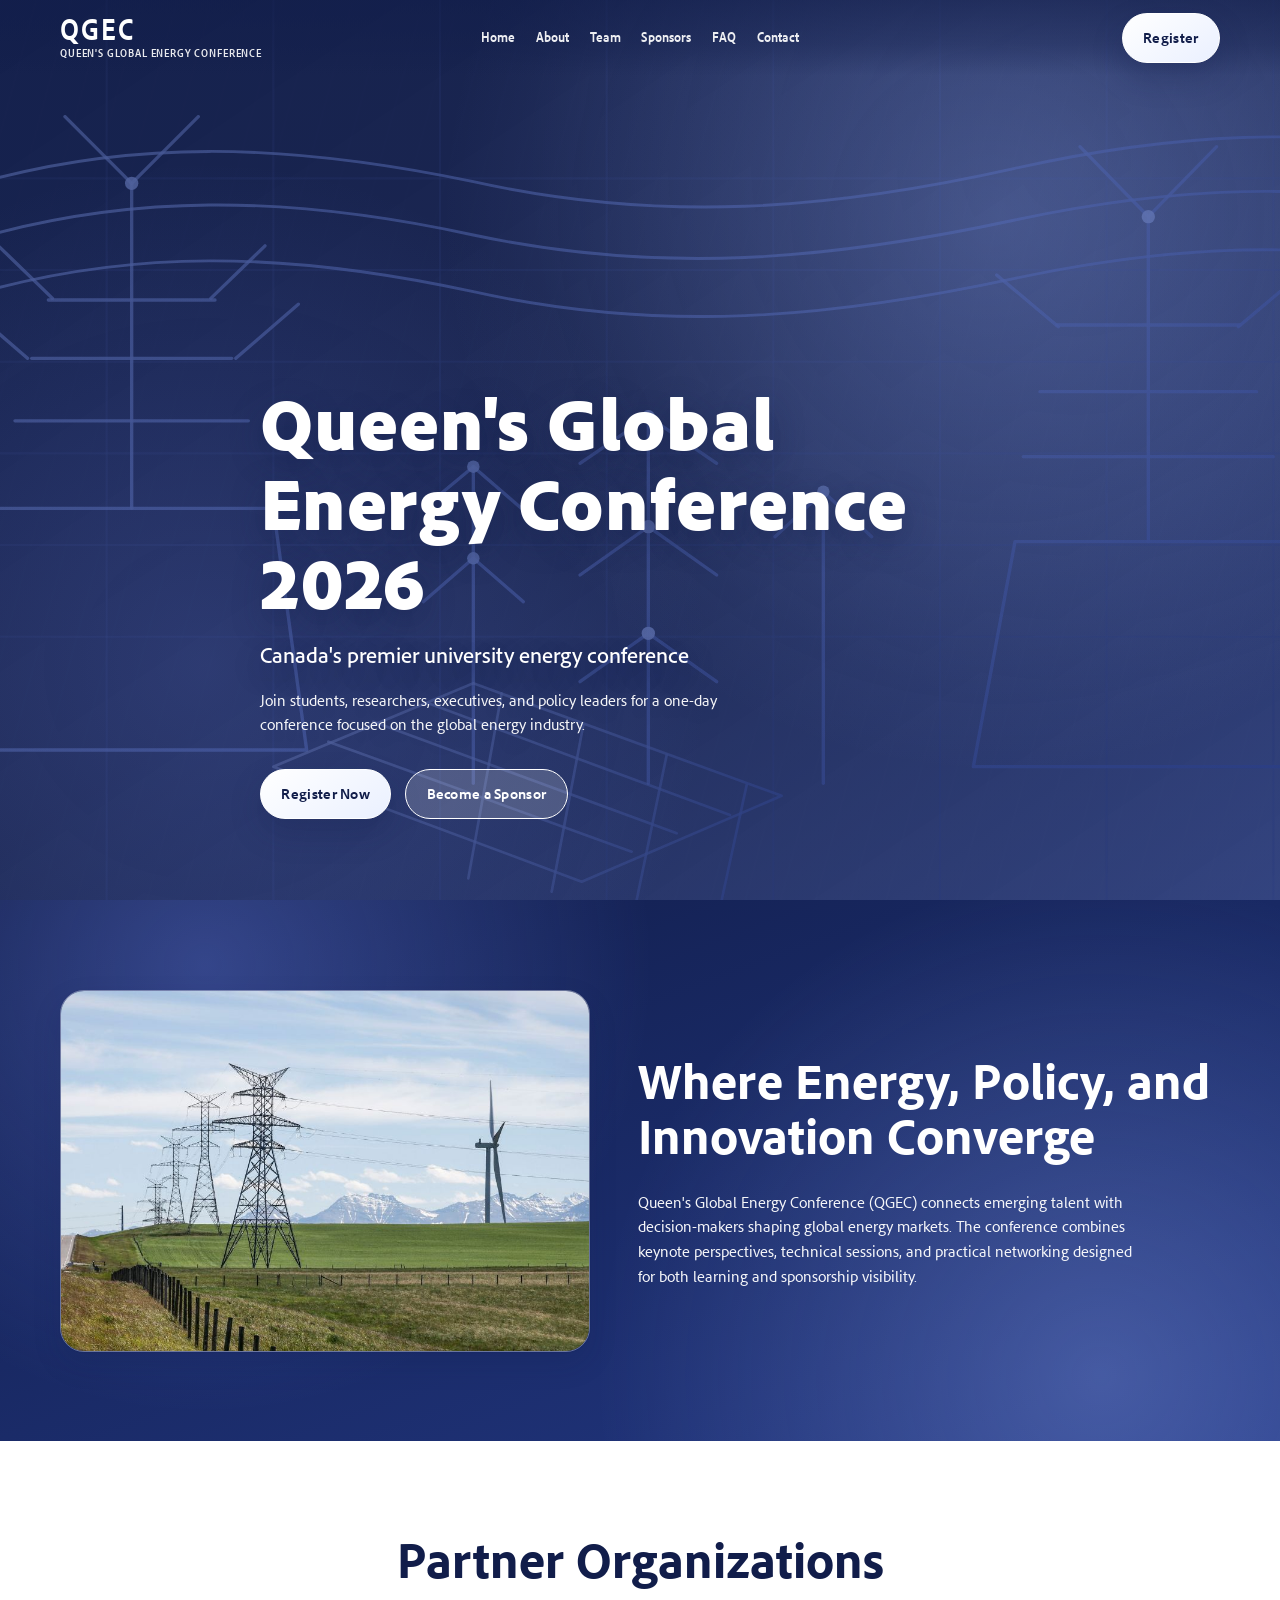
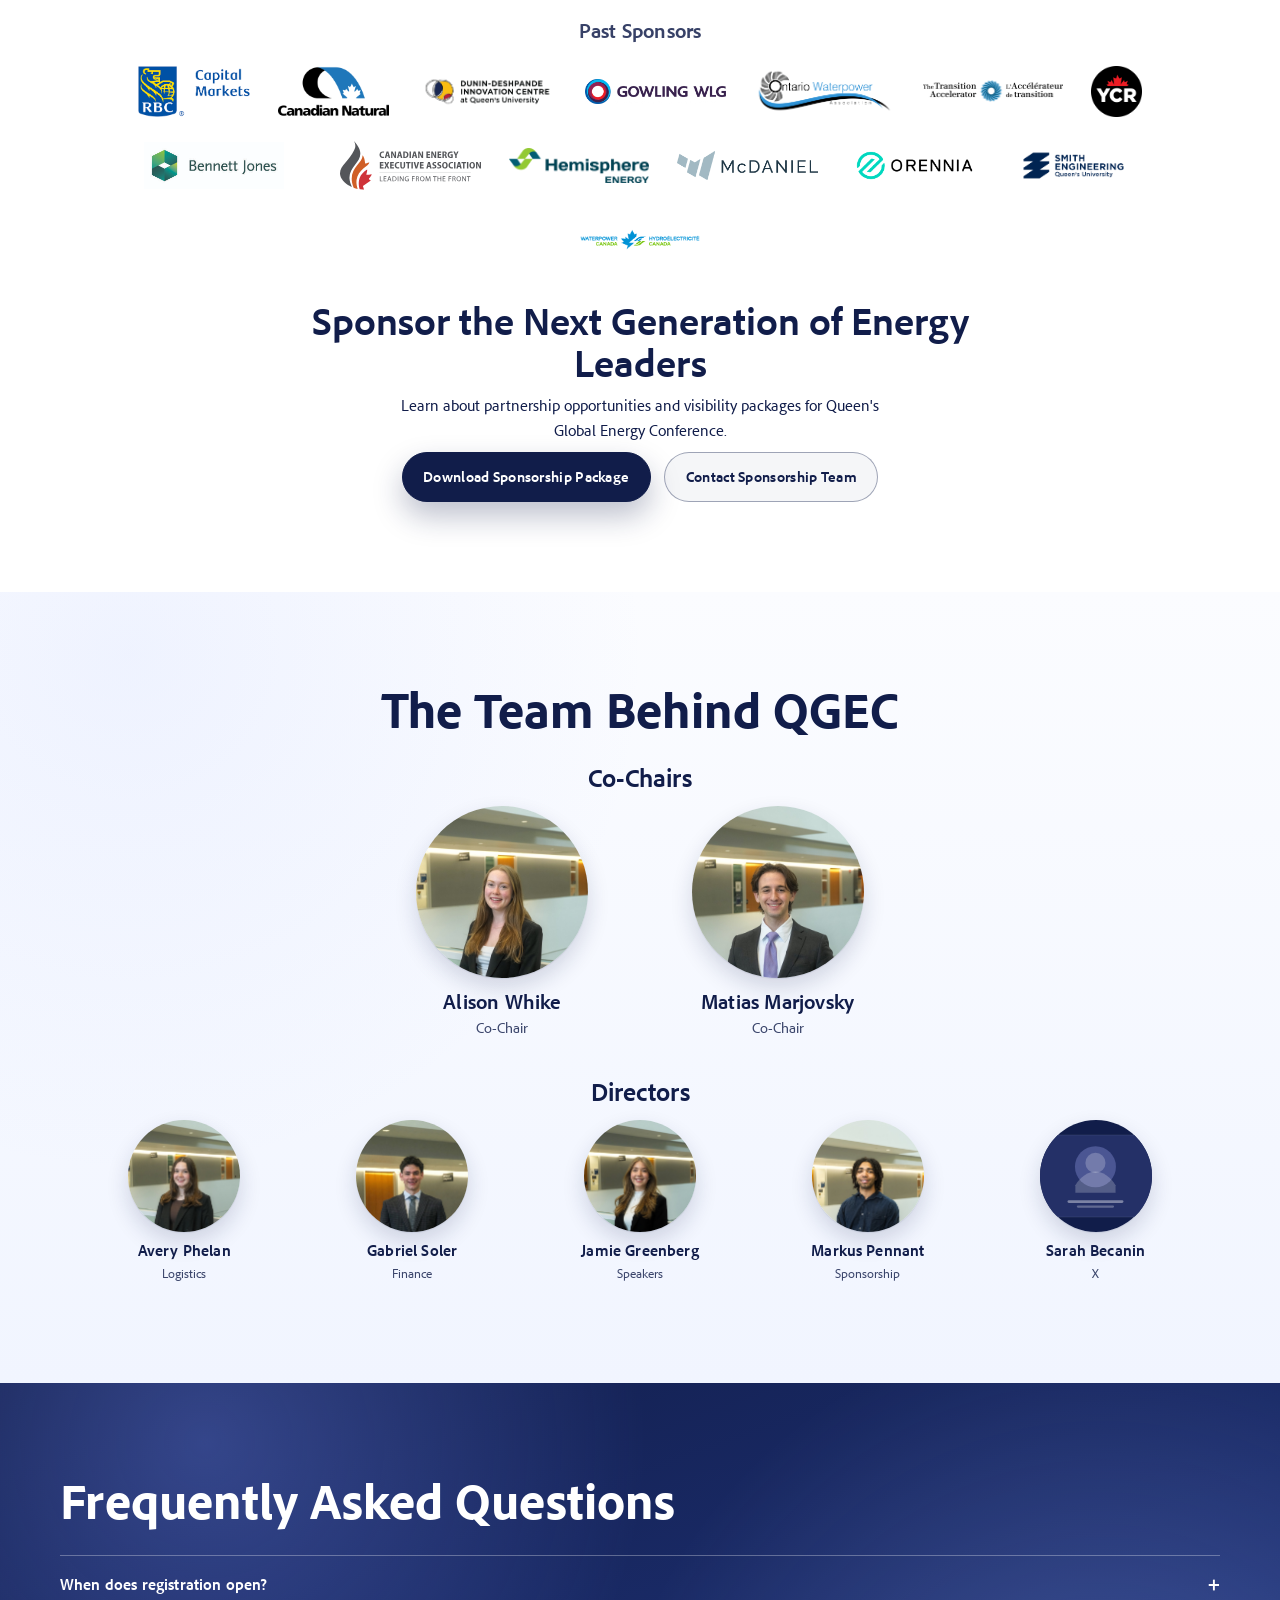
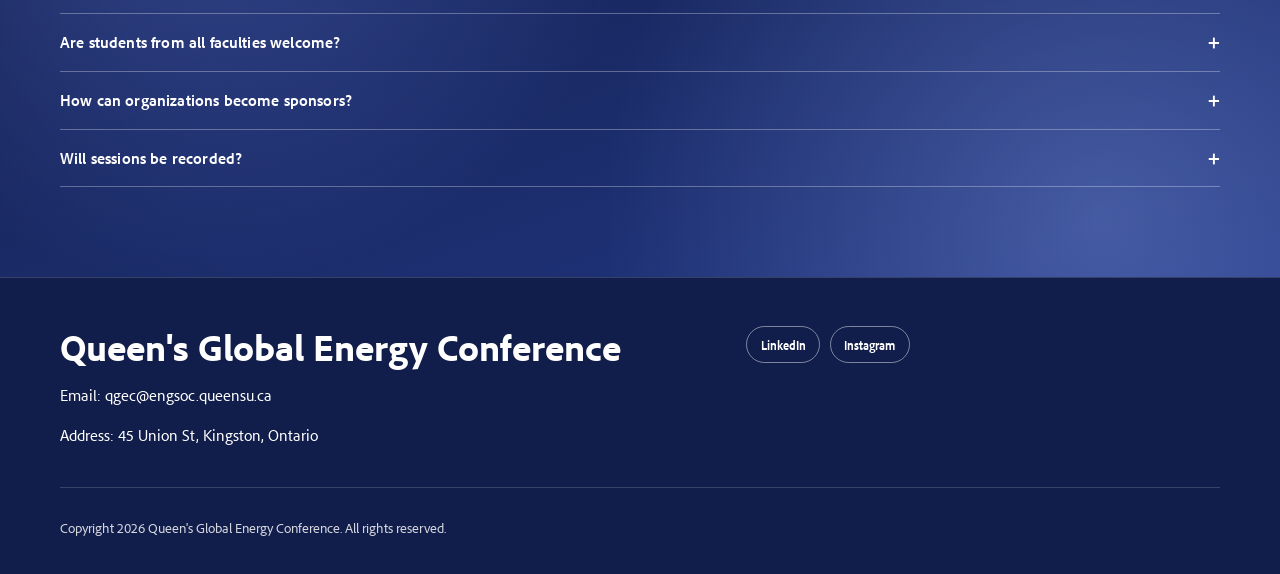
==== index.html @ 09088b40 "Memory management improvements, UX clean up, mobile fixes" ====
<!doctype html>
<html lang="en">
  <head>
    <meta charset="UTF-8" />
    <meta name="viewport" content="width=device-width, initial-scale=1.0" />
    <meta
      name="description"
      content="Queen's Global Energy Conference website with conference details, speakers, agenda, and registration information."
    />
    <title>Queen's Global Energy Conference</title>
    <link rel="stylesheet" href="styles.css" />
  </head>
  <body>
    <a class="skip-link" href="#main-content">Skip to main content</a>

    <header class="site-header" id="top">
      <div class="container header-inner">
        <a class="brand" href="#home" aria-label="Queen's Global Energy Conference home">
          <span class="brand-mark">QGEC</span>
          <span class="brand-subtitle">Queen's Global Energy Conference</span>
        </a>

        <button
          class="menu-toggle"
          id="menu-toggle"
          type="button"
          aria-expanded="false"
          aria-controls="site-nav"
          aria-label="Toggle navigation"
        >
          <span></span>
          <span></span>
          <span></span>
        </button>

        <nav class="site-nav" id="site-nav" aria-label="Primary">
          <a href="#home">Home</a>
          <a href="#about">About</a>
          <!-- <a href="#speakers">Speakers</a> -->
          <a href="#team">Team</a>
          <!-- <a href="#agenda">Agenda</a> -->
          <a href="#sponsors">Sponsors</a>
          <a href="#faq">FAQ</a>
          <a href="#contact">Contact</a>
          <a id="header-register-link" class="button button-solid register-inline" href="#">Register</a>
        </nav>

        <a id="header-register-cta" class="button button-solid register-desktop" href="#">Register</a>
      </div>
    </header>

    <main id="main-content">
      <section id="home" class="hero observe">
        <div class="hero-media" id="hero-media" aria-hidden="true"></div>
        <div class="hero-overlay" aria-hidden="true"></div>
        <div class="container hero-content">
        <!--  <p class="eyebrow">Queen's University</p> -->
          <h1 id="hero-title">Queen's Global Energy Conference</h1>
          <p id="hero-tagline" class="hero-tagline">A premier student-led gathering for the future of global energy.</p>
          <p id="hero-description" class="hero-description">
            Engage with leaders, policy makers, and innovators shaping the energy transition.
          </p>
          <div class="hero-actions">
            <a id="hero-register-link" class="button button-solid" href="#">Register Now</a>
            <a id="hero-sponsor-link" class="button button-outline" href="#">Become a Sponsor</a>
          </div>
        </div>
      </section>

      <section id="about" class="section section-dark observe">
        <div class="container about-layout">
          <div class="about-image-wrap">
            <img
              id="about-image"
              class="about-image"
              src="images/backroundsvgs/about-placeholder.svg"
              alt="Conference audience placeholder"
              loading="lazy"
            />
          </div>
          <div class="about-copy">
           <!-- <p class="eyebrow">About QGEC</p> -->
            <h2 class="section-title">Where Energy, Policy, and Innovation Converge</h2>
            <p id="about-description"></p>
          </div>
        </div>
      </section>


<!---  Removed for now: 
      <section id="themes" class="section section-light observe">
        <div class="container">
          <p class="eyebrow">Conference Themes</p>
          <h2 class="section-title">Core Tracks</h2>
          <div id="themes-grid" class="themes-grid"></div>
        </div>
      </section>

      <section id="speakers" class="section section-dark observe">
        <div class="container">
          <p class="eyebrow">Featured Speakers</p>
          <h2 class="section-title">Leaders and Practitioners</h2>
          <div id="speakers-grid" class="speakers-grid"></div>
        </div>
      </section>

    -->

      <section id="sponsors" class="section section-light-plain observe">
        <div class="container sponsors-showcase">
         <!-- <p class="eyebrow">Sponsors</p> -->
          <h2 class="section-title">Partner Organizations</h2>
          <p class="sponsors-kicker">Past Sponsors</p>
          <div id="past-sponsors-banner" class="sponsor-banner" aria-label="Past sponsor logos"></div>

          <aside class="sponsor-callout" aria-label="Sponsorship call to action">
            <h3>Sponsor the Next Generation of Energy Leaders</h3>
            <p>
              Learn about partnership opportunities and visibility packages for Queen's Global Energy Conference.
            </p>
            <div class="sponsor-actions">
              <a id="prospectus-link" class="button button-solid" href="#">Download Sponsorship Package</a>
              <a id="sponsor-link" class="button button-outline" href="#">Contact Sponsorship Team</a>
            </div>
          </aside>
        </div>
      </section>

      <!---
      <section id="agenda" class="section section-light observe">
        <div class="container">
          <p class="eyebrow">Agenda</p>
          <h2 class="section-title">One-Day Program (9:00 AM - 5:00 PM)</h2>
          <ul id="agenda-list" class="agenda-list" aria-live="polite"></ul>
        </div>
      </section>

      <section id="venue" class="section section-light-plain observe">
        <div class="container venue-layout">
          <div class="venue-copy">
            <p class="eyebrow">Venue and Travel</p>
            <h2 class="section-title" id="venue-name">TBD Venue</h2>
            <p id="venue-address">TBD Address</p>
            <p id="venue-notes"></p>
          </div>
          <div id="venue-map" class="venue-map" aria-label="Venue map section"></div>
        </div>
      </section>

    -->
      <section id="team" class="section section-light-soft observe">
        <div class="container team-tree">
         <!-- <p class="eyebrow">Organizing Committee</p> -->
          <h2 class="section-title">The Team Behind QGEC</h2>

          <div class="team-tree-level team-level-cochairs">
            <h3 class="team-subtitle">Co-Chairs</h3>
            <div id="cochairs-grid" class="cochairs-grid team-tree-grid"></div>
          </div>

          <div class="team-tree-level team-level-directors">
            <h3 class="team-subtitle">Directors</h3>
            <div id="directors-grid" class="directors-grid team-tree-grid"></div>
          </div>
        </div>
      </section>

      <section id="faq" class="section section-dark observe">
        <div class="container">
         <!-- <p class="eyebrow">FAQ</p> -->
          <h2 class="section-title">Frequently Asked Questions</h2>
          <div id="faq-list" class="faq-list"></div>
        </div>
      </section>
    </main>

    <footer id="contact" class="site-footer observe">
      <div class="container footer-grid">
        <div>
         <!--<p class="eyebrow footer-eyebrow">Contact</p>-->
          <h2 class="footer-brand">Queen's Global Energy Conference</h2>
          <p id="contact-email">Email: TBD</p>
          <p id="contact-address">Address: TBD</p>
        </div>
        <div>
       <!--   <p class="eyebrow footer-eyebrow">Connect</p> -->
          <div id="social-links" class="social-links"></div>
        </div>
      </div>
      <div class="container footer-bottom">
        <p id="footer-copyright"></p>
      </div>
    </footer>

    <script src="script.js"></script>
  </body>
</html>
---- styles.css ----
@font-face {
  font-family: "Adobe Clean";
  src: url("Font/AdobeClean/_ttf/AdobeClean-Light.ttf") format("truetype");
  font-weight: 300;
  font-style: normal;
  font-display: swap;
}

@font-face {
  font-family: "Adobe Clean";
  src: url("Font/AdobeClean/_ttf/AdobeClean-LightIt.ttf") format("truetype");
  font-weight: 300;
  font-style: italic;
  font-display: swap;
}

@font-face {
  font-family: "Adobe Clean";
  src: url("Font/AdobeClean/_ttf/AdobeClean-Regular.ttf") format("truetype");
  font-weight: 400;
  font-style: normal;
  font-display: swap;
}

@font-face {
  font-family: "Adobe Clean";
  src: url("Font/AdobeClean/_ttf/AdobeClean-It.ttf") format("truetype");
  font-weight: 400;
  font-style: italic;
  font-display: swap;
}

@font-face {
  font-family: "Adobe Clean";
  src: url("Font/AdobeClean/AdobeClean-Medium.otf") format("opentype");
  font-weight: 500;
  font-style: normal;
  font-display: swap;
}

@font-face {
  font-family: "Adobe Clean";
  src: url("Font/AdobeClean/_ttf/AdobeClean-Bold.ttf") format("truetype");
  font-weight: 700;
  font-style: normal;
  font-display: swap;
}

@font-face {
  font-family: "Adobe Clean";
  src: url("Font/AdobeClean/_ttf/AdobeClean-BoldIt.ttf") format("truetype");
  font-weight: 700;
  font-style: italic;
  font-display: swap;
}

@font-face {
  font-family: "Adobe Clean";
  src: url("Font/AdobeClean/_ttf/AdobeClean-ExtraBold.ttf") format("truetype");
  font-weight: 800;
  font-style: normal;
  font-display: swap;
}

@font-face {
  font-family: "Adobe Clean";
  src: url("Font/AdobeClean/_ttf/AdobeClean-ExtraBoldIt.ttf") format("truetype");
  font-weight: 800;
  font-style: italic;
  font-display: swap;
}

@font-face {
  font-family: "Adobe Clean";
  src: url("Font/AdobeClean/_ttf/AdobeClean-Black.ttf") format("truetype");
  font-weight: 900;
  font-style: normal;
  font-display: swap;
}

@font-face {
  font-family: "Adobe Clean";
  src: url("Font/AdobeClean/_ttf/AdobeClean-BlackIt.ttf") format("truetype");
  font-weight: 900;
  font-style: italic;
  font-display: swap;
}

@font-face {
  font-family: "Adobe Clean Condensed";
  src: url("Font/AdobeClean/_ttf/AdobeClean-Cond.ttf") format("truetype");
  font-weight: 400;
  font-style: normal;
  font-display: swap;
}

@font-face {
  font-family: "Adobe Clean Condensed";
  src: url("Font/AdobeClean/_ttf/AdobeClean-CondIt.ttf") format("truetype");
  font-weight: 400;
  font-style: italic;
  font-display: swap;
}

@font-face {
  font-family: "Adobe Clean Condensed";
  src: url("Font/AdobeClean/_ttf/AdobeClean-BoldCond.ttf") format("truetype");
  font-weight: 700;
  font-style: normal;
  font-display: swap;
}

@font-face {
  font-family: "Adobe Clean Condensed";
  src: url("Font/AdobeClean/_ttf/AdobeClean-BoldCondIt.ttf") format("truetype");
  font-weight: 700;
  font-style: italic;
  font-display: swap;
}

:root {
  --font-body: "Adobe Clean", "Segoe UI", sans-serif;
  --font-display: "Adobe Clean", "Segoe UI", sans-serif;
  --font-condensed: "Adobe Clean Condensed", "Adobe Clean", "Segoe UI", sans-serif;
  --navy-950: #111d4a;
  --navy-800: #364fa8;
  --navy-650: #6f87ee;
  --navy-500: #9cb4ff;
  --navy-rgb: 17, 29, 74;
  --white: #ffffff;
  --container: min(1160px, 92vw);
  --header-height: 76px;
  --radius-sm: 10px;
  --radius-md: 16px;
  --radius-lg: 24px;
  --shadow-soft: 0 12px 36px rgba(var(--navy-rgb), 0.24);
  --shadow-card: 0 24px 46px rgba(var(--navy-rgb), 0.2);
  --shadow-apple-square: 0 1px 1px rgba(var(--navy-rgb), 0.08), 0 12px 28px rgba(var(--navy-rgb), 0.16);
  --shadow-apple-square-hover: 0 2px 2px rgba(var(--navy-rgb), 0.1), 0 18px 36px rgba(var(--navy-rgb), 0.2);
  --shadow-apple-circle: 0 1px 1px rgba(var(--navy-rgb), 0.08), 0 10px 22px rgba(var(--navy-rgb), 0.16);
  --shadow-apple-circle-soft: 0 1px 1px rgba(var(--navy-rgb), 0.07), 0 7px 16px rgba(var(--navy-rgb), 0.14);
  --shadow-apple-circle-hover: 0 2px 2px rgba(var(--navy-rgb), 0.1), 0 14px 30px rgba(var(--navy-rgb), 0.2);
  --ease-out: 300ms cubic-bezier(0.2, 0.8, 0.2, 1);
}

* {
  box-sizing: border-box;
}

html {
  scroll-behavior: smooth;
}

body {
  margin: 0;
  font-family: var(--font-body);
  font-weight: 400;
  color: var(--navy-950);
  background: var(--white);
  line-height: 1.55;
  overflow-x: hidden;
}

a {
  color: inherit;
  text-decoration: none;
}

:focus-visible {
  outline: 2px solid var(--navy-950);
  outline-offset: 2px;
}

.section-dark :focus-visible,
.site-header :focus-visible,
.site-footer :focus-visible {
  outline-color: var(--white);
}

img {
  max-width: 100%;
  display: block;
}

.container {
  width: var(--container);
  margin: 0 auto;
}

.skip-link {
  position: fixed;
  left: 1rem;
  top: -200px;
  z-index: 1200;
  background: var(--white);
  color: var(--navy-950);
  border: 2px solid var(--navy-950);
  padding: 0.55rem 0.75rem;
  border-radius: var(--radius-sm);
}

.skip-link:focus {
  top: 1rem;
}

.site-header {
  position: absolute;
  top: 0;
  left: 0;
  right: 0;
  z-index: 1100;
  height: var(--header-height);
  backdrop-filter: none;
  background: linear-gradient(180deg, rgba(var(--navy-rgb), 0.58) 0%, rgba(var(--navy-rgb), 0.34) 58%, rgba(var(--navy-rgb), 0) 100%);
  border-bottom: 0;
  transition: background var(--ease-out), border-color var(--ease-out), box-shadow var(--ease-out);
}

.site-header.nav-open {
  background: rgba(var(--navy-rgb), 0.82);
  border-bottom: 0;
  box-shadow: none;
}

.header-inner {
  height: 100%;
  position: relative;
  display: flex;
  align-items: center;
  justify-content: space-between;
  gap: 1.25rem;
}

.brand {
  display: grid;
  gap: 0.1rem;
  color: var(--white);
}

.brand-mark {
  font-family: var(--font-condensed);
  font-size: clamp(1.6rem, 2.5vw, 2.2rem);
  line-height: 0.9;
  font-weight: 700;
  letter-spacing: 0.06em;
}

.brand-subtitle {
  font-family: var(--font-condensed);
  font-size: 0.75rem;
  font-weight: 700;
  letter-spacing: 0.07em;
  text-transform: uppercase;
  opacity: 0.9;
}

.site-nav {
  position: absolute;
  left: 50%;
  top: 50%;
  transform: translate(-50%, -50%);
  display: flex;
  align-items: center;
  gap: 0.9rem;
}

.site-nav a {
  font-family: var(--font-condensed);
  font-weight: 700;
  color: var(--white);
  opacity: 0.92;
  padding: 0.45rem 0.2rem;
  border-bottom: 1px solid transparent;
  font-size: 0.92rem;
  transition: opacity var(--ease-out), border-color var(--ease-out);
}

.site-nav a:hover,
.site-nav a:focus-visible {
  opacity: 1;
  border-color: var(--white);
}

.button {
  font-family: var(--font-body);
  display: inline-flex;
  align-items: center;
  justify-content: center;
  padding: 0.78rem 1.28rem;
  border-radius: 999px;
  font-size: 0.92rem;
  font-weight: 700;
  letter-spacing: 0.02em;
  border: 1px solid transparent;
  transition: transform var(--ease-out), background var(--ease-out), color var(--ease-out), border-color var(--ease-out);
}

.button:hover,
.button:focus-visible {
  transform: translateY(-2px);
}

.button-solid {
  background: linear-gradient(145deg, #ffffff 0%, #eaf0ff 100%);
  color: var(--navy-950);
  border-color: var(--white);
  box-shadow: 0 14px 30px rgba(var(--navy-rgb), 0.28);
}

.button-solid:hover,
.button-solid:focus-visible {
  background: rgba(255, 255, 255, 0.9);
}

.button-outline {
  border-color: var(--white);
  color: var(--white);
  background: rgba(255, 255, 255, 0.18);
}

.button-outline:hover,
.button-outline:focus-visible {
  background: rgba(255, 255, 255, 0.28);
}

.register-inline {
  display: none;
}

.menu-toggle {
  display: none;
  width: 42px;
  height: 42px;
  border: 1px solid rgba(255, 255, 255, 0.6);
  border-radius: 50%;
  background: transparent;
  align-items: center;
  justify-content: center;
  flex-direction: column;
  gap: 4px;
  cursor: pointer;
}

.menu-toggle span {
  width: 16px;
  height: 2px;
  background: var(--white);
  border-radius: 999px;
}

.hero {
  position: relative;
  min-height: 100vh;
  display: grid;
  align-items: end;
  overflow: hidden;
  isolation: isolate;
  background:
    radial-gradient(circle at 84% 18%, rgba(156, 180, 255, 0.28), transparent 42%),
    linear-gradient(146deg, rgba(17, 29, 74, 0.97) 0%, rgba(17, 29, 74, 0.9) 48%, rgba(54, 79, 168, 0.84) 100%);
}

.hero-media,
.hero-overlay {
  position: absolute;
  inset: 0;
}

.hero-media {
  background-size: cover;
  background-position: center;
  background-repeat: no-repeat;
  transform: scale(1);
  opacity: 0.92;
  filter: none;
  transition: transform 900ms ease, filter 900ms ease, opacity 900ms ease;
}

.hero::before {
  content: "";
  position: absolute;
  inset: 0;
  z-index: 0;
  background:
    repeating-linear-gradient(
      105deg,
      rgba(255, 255, 255, 0.03) 0,
      rgba(255, 255, 255, 0.03) 2px,
      transparent 2px,
      transparent 34px
    );
  mix-blend-mode: screen;
  opacity: 0.12;
  pointer-events: none;
}

.hero-overlay {
  background:
    radial-gradient(circle at 78% 24%, rgba(156, 180, 255, 0.24), transparent 46%),
    radial-gradient(circle at 16% 74%, rgba(111, 135, 238, 0.2), transparent 40%),
    linear-gradient(118deg, rgba(17, 29, 74, 0.5), rgba(17, 29, 74, 0.5));
}

.hero-content {
  position: relative;
  z-index: 1;
  color: var(--white);
  padding: clamp(7rem, 14vh, 10rem) 0 clamp(5rem, 9vh, 7rem);
  max-width: 760px;
}

.hero-content h1,
.hero-content .hero-tagline,
.hero-content .hero-description {
  text-shadow: 0 10px 32px rgba(var(--navy-rgb), 0.48);
}

.eyebrow {
  font-family: var(--font-condensed);
  margin: 0 0 0.8rem;
  text-transform: uppercase;
  letter-spacing: 0.15em;
  font-size: 0.75rem;
  font-weight: 700;
  opacity: 0.84;
}

h1,
h2,
h3 {
  font-family: var(--font-display);
  margin: 0;
  line-height: 1.06;
}

h1 {
  font-weight: 900;
  font-size: clamp(2.4rem, 6vw, 4.7rem);
  margin-bottom: 1rem;
  letter-spacing: 0.01em;
}

h2 {
  font-weight: 800;
}

h3 {
  font-weight: 700;
}

h4 {
  font-family: var(--font-body);
  font-weight: 700;
}

.hero-tagline {
  margin: 0;
  font-weight: 500;
  font-size: clamp(1rem, 2.2vw, 1.4rem);
  max-width: 54ch;
}

.hero-description {
  margin: 1rem 0 0;
  font-weight: 400;
  max-width: 62ch;
  opacity: 0.95;
}

.hero-actions {
  margin-top: 2rem;
  display: flex;
  flex-wrap: wrap;
  gap: 0.85rem;
}

.section {
  padding: clamp(4rem, 7vw, 6.6rem) 0;
}

.section-title {
  font-size: clamp(2rem, 4.2vw, 3.2rem);
  margin-bottom: 1.8rem;
}

.section-light {
  background:
    radial-gradient(circle at 8% 0%, rgba(111, 135, 238, 0.16), transparent 36%),
    radial-gradient(circle at 94% 92%, rgba(156, 180, 255, 0.16), transparent 44%),
    linear-gradient(180deg, #ffffff 0%, #f2f6ff 100%);
  color: var(--navy-950);
}

.section-light-plain {
  background: #ffffff;
  color: var(--navy-950);
}

.section-light-soft {
  background:
    radial-gradient(circle at 10% 8%, rgba(156, 180, 255, 0.12), transparent 38%),
    linear-gradient(180deg, #fbfcff 0%, #f1f5ff 100%);
  color: var(--navy-950);
}

.section-dark {
  background:
    radial-gradient(circle at 16% 12%, rgba(111, 135, 238, 0.36), transparent 38%),
    radial-gradient(circle at 86% 88%, rgba(156, 180, 255, 0.3), transparent 42%),
    linear-gradient(160deg, var(--navy-950), #223782);
  color: var(--white);
}

.section-dark .eyebrow {
  opacity: 0.78;
}

.section-dark .section-title {
  color: var(--white);
}

.about-layout {
  display: grid;
  grid-template-columns: 1fr 1.1fr;
  gap: clamp(1.2rem, 4vw, 3rem);
  align-items: center;
}

.about-image-wrap {
  border: 1px solid rgba(255, 255, 255, 0.34);
  border-radius: var(--radius-lg);
  overflow: hidden;
  box-shadow: var(--shadow-apple-square);
}

.about-image {
  width: 100%;
  height: 100%;
  object-fit: cover;
  min-height: 360px;
}

.about-copy p {
  margin: 0;
  max-width: 62ch;
  opacity: 0.95;
}

.themes-grid {
  display: grid;
  grid-template-columns: repeat(3, minmax(0, 1fr));
  gap: 1.1rem;
}

.theme-card {
  position: relative;
  min-height: 240px;
  border-radius: var(--radius-md);
  overflow: hidden;
  isolation: isolate;
  border: 1px solid rgba(var(--navy-rgb), 0.14);
  box-shadow: var(--shadow-apple-square);
}

.theme-card img {
  position: absolute;
  inset: 0;
  width: 100%;
  height: 100%;
  object-fit: cover;
  filter: saturate(1.18) contrast(1.08) brightness(1.08);
}

.theme-card::after {
  content: "";
  position: absolute;
  inset: 0;
  background: linear-gradient(175deg, rgba(var(--navy-rgb), 0.12), rgba(var(--navy-rgb), 0.58));
}

.theme-card-content {
  position: absolute;
  inset: auto 0 0;
  z-index: 1;
  padding: 1.2rem;
  color: var(--white);
}

.theme-card h3 {
  font-size: clamp(1.45rem, 2.4vw, 2rem);
  margin-bottom: 0.45rem;
}

.theme-card p {
  margin: 0;
  font-size: 0.92rem;
  opacity: 0.94;
}

.theme-card,
.speaker-card,
.agenda-item,
.faq-item {
  transition: transform var(--ease-out), box-shadow var(--ease-out);
}

.theme-card:hover,
.theme-card:focus-within {
  transform: translateY(-4px);
  box-shadow: var(--shadow-apple-square-hover);
}

.speakers-grid {
  display: grid;
  grid-template-columns: repeat(3, minmax(0, 1fr));
  gap: 2rem;
}

.speaker-card {
  border: 0;
  border-radius: 0;
  overflow: visible;
  background: none;
  text-align: center;
  box-shadow: none;
  display: flex;
  flex-direction: column;
  align-items: center;
}

.speaker-card img {
  width: clamp(140px, 18vw, 210px);
  aspect-ratio: 1 / 1;
  border-radius: 50%;
  border: 0;
  background: transparent;
  box-shadow: var(--shadow-apple-circle);
  object-fit: cover;
  transition: box-shadow var(--ease-out), transform var(--ease-out);
}

.speaker-copy {
  padding: 0.85rem 0 0;
  max-width: 28ch;
}

.speaker-name {
  margin: 0;
  font-size: 1.5rem;
}

.speaker-meta {
  margin: 0.4rem 0 0;
  font-size: 0.93rem;
  opacity: 0.9;
}

.team-subtitle {
  margin: 0 0 0.9rem;
  font-size: clamp(1.25rem, 2.4vw, 1.6rem);
  text-align: center;
}

.team-tree {
  --team-line-color: rgba(var(--navy-rgb), 0.3);
  text-align: center;
}

.team-tree .eyebrow,
.team-tree .section-title {
  text-align: center;
}

.team-tree-level {
  position: relative;
  display: grid;
  justify-items: center;
}

.team-tree-level + .team-tree-level {
  margin-top: 2.5rem;
  padding-top: 0;
}

.team-tree-level + .team-tree-level::before {
  display: none;
}

.team-tree-level + .team-tree-level::after {
  display: none;
}

.cochairs-grid {
  display: flex;
  justify-content: center;
  gap: 2.2rem;
  width: min(760px, 100%);
  position: relative;
}

.directors-grid {
  display: grid;
  grid-template-columns: repeat(5, minmax(0, 1fr));
  gap: 1.2rem;
  width: min(1120px, 100%);
  position: relative;
  justify-items: center;
  align-items: start;
}

.team-person {
  display: flex;
  flex-direction: column;
  align-items: center;
  text-align: center;
}

.team-photo {
  width: 100%;
  height: auto;
  aspect-ratio: 1 / 1;
  border-radius: 50%;
  object-fit: cover;
  border: 0;
  background: transparent;
  box-shadow: var(--shadow-apple-circle);
  transition: box-shadow var(--ease-out), transform var(--ease-out);
}

.team-name {
  margin: 0;
  font-weight: 700;
  color: var(--navy-950);
  letter-spacing: 0.01em;
}

.team-role {
  margin: 0.26rem 0 0;
  color: rgba(var(--navy-rgb), 0.82);
}

.cochair-person {
  width: min(100%, 240px);
}

.team-photo-cochair {
  width: 172px;
  margin-bottom: 0.78rem;
}

.cochair-person .team-name {
  font-size: 1.3rem;
  line-height: 1.15;
}

.cochair-person .team-role {
  font-size: 0.94rem;
  line-height: 1.3;
}

.director-person {
  width: min(100%, 210px);
}

.team-photo-director {
  width: 112px;
  margin-bottom: 0.62rem;
}

.director-person .team-name {
  font-size: 1rem;
  line-height: 1.2;
}

.director-person .team-role {
  font-size: 0.8rem;
  line-height: 1.3;
  margin-bottom: 0.72rem;
}

.coordinator-row {
  display: grid;
  grid-template-columns: repeat(auto-fit, minmax(66px, 1fr));
  gap: 0.72rem;
  width: 100%;
}

.coordinator-person {
  width: 100%;
  max-width: 72px;
  justify-self: center;
}

.team-photo-coordinator {
  width: 60px;
  margin-bottom: 0.32rem;
  box-shadow: var(--shadow-apple-circle-soft);
}

.coordinator-person .team-name {
  font-size: 0.68rem;
  line-height: 1.25;
}

.coordinator-person .team-role {
  font-size: 0.61rem;
  line-height: 1.25;
  margin-top: 0.08rem;
  opacity: 0.7;
}

.agenda-tabs {
  display: flex;
  flex-wrap: wrap;
  gap: 0.6rem;
  margin-bottom: 1.2rem;
}

.agenda-tab {
  border: 1px solid rgba(var(--navy-rgb), 0.22);
  border-radius: 999px;
  background: rgba(var(--navy-rgb), 0.02);
  color: var(--navy-950);
  padding: 0.55rem 1rem;
  font: inherit;
  font-size: 0.92rem;
  font-weight: 600;
  cursor: pointer;
  transition: background var(--ease-out), color var(--ease-out), border-color var(--ease-out);
}

.agenda-tab[aria-selected="true"] {
  background: var(--navy-950);
  color: var(--white);
  border-color: var(--navy-950);
}

.agenda-list {
  list-style: none;
  padding: 0;
  margin: 0;
  display: grid;
  gap: 0;
  border-top: 1px solid rgba(var(--navy-rgb), 0.16);
}

.agenda-item {
  display: grid;
  grid-template-columns: 150px 1fr;
  gap: 1rem;
  border: 0;
  border-bottom: 1px solid rgba(var(--navy-rgb), 0.16);
  border-radius: 0;
  padding: 1rem 0;
  background: none;
}

.agenda-item:hover {
  transform: none;
}

.agenda-time {
  font-family: var(--font-condensed);
  font-weight: 700;
  letter-spacing: 0.03em;
}

.agenda-session {
  margin: 0;
  font-size: 1.25rem;
}

.agenda-details {
  margin: 0.28rem 0 0;
  opacity: 0.88;
  font-size: 0.92rem;
}

.sponsors-showcase .eyebrow,
.sponsors-showcase .section-title {
  text-align: center;
}

.sponsors-kicker {
  margin: 0 0 1rem;
  text-align: center;
  font-family: var(--font-display);
  font-size: clamp(1.04rem, 2vw, 1.32rem);
  font-weight: 700;
  letter-spacing: 0.01em;
  color: rgba(var(--navy-rgb), 0.84);
}

.sponsor-banner {
  --logo-max-width: clamp(112px, 11vw, 172px);
  --logo-max-height: clamp(40px, 4vw, 62px);
  display: flex;
  flex-wrap: wrap;
  justify-content: center;
  align-items: center;
  gap: clamp(0.7rem, 1.3vw, 1.05rem);
  width: min(1080px, 100%);
  margin: 0 auto;
}

.sponsor-banner-item {
  flex: 0 1 auto;
  display: flex;
  align-items: center;
  justify-content: center;
  padding: 0.2rem 0.35rem;
  border: 0;
  border-radius: 0;
  background: transparent;
  box-shadow: none;
}

.sponsor-banner-item img {
  width: auto;
  height: auto;
  max-width: var(--logo-max-width);
  max-height: var(--logo-max-height);
  object-fit: contain;
}

#sponsors .button-solid {
  background: var(--navy-950);
  color: var(--white);
  border-color: var(--navy-950);
}

#sponsors .button-solid:hover,
#sponsors .button-solid:focus-visible {
  background: var(--navy-800);
  border-color: var(--navy-800);
}

#sponsors .button-outline {
  border-color: rgba(var(--navy-rgb), 0.38);
  color: var(--navy-950);
  background: rgba(var(--navy-rgb), 0.04);
}

#sponsors .button-outline:hover,
#sponsors .button-outline:focus-visible {
  background: rgba(var(--navy-rgb), 0.1);
}

.sponsor-callout {
  margin: 1.9rem auto 0;
  max-width: min(780px, 100%);
  border-radius: 0;
  padding: 0;
  background: none;
  border: 0;
  display: grid;
  justify-items: center;
  text-align: center;
  gap: 0.6rem;
}

.sponsor-callout h3 {
  margin: 0;
  font-size: clamp(1.7rem, 4vw, 2.5rem);
}

.sponsor-callout p {
  margin: 0 auto;
  max-width: 62ch;
}

.sponsor-actions {
  display: flex;
  flex-wrap: wrap;
  justify-content: center;
  align-items: center;
  gap: 0.85rem;
  width: 100%;
}

.sponsor-actions .button {
  width: auto;
}

.venue-layout {
  display: grid;
  grid-template-columns: 1fr 1.2fr;
  gap: 1.2rem;
  align-items: stretch;
}

.venue-copy p {
  margin: 0 0 0.6rem;
}

.venue-map {
  border: 1px solid rgba(var(--navy-rgb), 0.2);
  border-radius: var(--radius-md);
  overflow: hidden;
  min-height: 320px;
  box-shadow: var(--shadow-apple-square);
}

.venue-map iframe,
.venue-map img {
  width: 100%;
  height: 100%;
  border: 0;
  object-fit: cover;
}

.faq-list {
  display: grid;
  gap: 0;
}

.faq-item {
  border-radius: 0;
  border: 0;
  border-bottom: 1px solid rgba(255, 255, 255, 0.3);
  overflow: visible;
  background: none;
}

.faq-item:first-child {
  border-top: 1px solid rgba(255, 255, 255, 0.3);
}

.faq-item:hover {
  transform: none;
}

.faq-question {
  width: 100%;
  text-align: left;
  border: 0;
  background: transparent;
  color: var(--white);
  font: inherit;
  font-weight: 700;
  letter-spacing: 0.01em;
  padding: 1rem 0;
  cursor: pointer;
  display: flex;
  justify-content: space-between;
  gap: 1rem;
}

.faq-question::after {
  content: "+";
  line-height: 1;
  font-size: 1.3rem;
}

.faq-question[aria-expanded="true"]::after {
  content: "-";
}

.faq-answer {
  margin: 0;
  padding: 0 0 1rem;
  color: rgba(255, 255, 255, 0.9);
}

.site-footer {
  padding: 3rem 0 1.3rem;
  background: var(--navy-950);
  color: var(--white);
  border-top: 1px solid rgba(255, 255, 255, 0.16);
}

.footer-grid {
  display: grid;
  grid-template-columns: 1.4fr 1fr;
  gap: 1.4rem;
}

.footer-eyebrow {
  margin-bottom: 0.5rem;
}

.footer-brand {
  font-size: clamp(1.8rem, 3vw, 2.6rem);
  margin-bottom: 0.8rem;
}

.social-links {
  display: flex;
  flex-wrap: wrap;
  gap: 0.6rem;
}

.social-links a {
  font-family: var(--font-condensed);
  font-weight: 700;
  border: 1px solid rgba(255, 255, 255, 0.46);
  border-radius: 999px;
  padding: 0.42rem 0.85rem;
  font-size: 0.88rem;
  transition: background var(--ease-out), color var(--ease-out);
}

.social-links a:hover,
.social-links a:focus-visible {
  background: var(--white);
  color: var(--navy-950);
}

.footer-bottom {
  margin-top: 1.4rem;
  padding-top: 0.9rem;
  border-top: 1px solid rgba(255, 255, 255, 0.2);
  font-size: 0.9rem;
  opacity: 0.82;
}

.info-page .site-header {
  position: fixed;
  background: rgba(var(--navy-rgb), 0.94);
  border-bottom: 1px solid rgba(255, 255, 255, 0.18);
  backdrop-filter: blur(10px) saturate(115%);
}

.info-page main {
  padding-top: var(--header-height);
}

.info-hero {
  min-height: calc(100vh - var(--header-height));
  display: grid;
  align-items: center;
}

.info-panel {
  margin-top: 0.7rem;
  max-width: min(760px, 100%);
  border: 1px solid rgba(var(--navy-rgb), 0.14);
  border-radius: var(--radius-lg);
  background: rgba(255, 255, 255, 0.82);
  box-shadow: var(--shadow-apple-square);
  padding: clamp(1.5rem, 4vw, 2.6rem);
}

.info-title {
  margin: 0;
  font-size: clamp(2rem, 5.3vw, 3.6rem);
  line-height: 1.05;
}

.info-copy {
  margin: 0.9rem 0 0;
  max-width: 62ch;
  font-size: clamp(0.98rem, 2.2vw, 1.1rem);
  color: rgba(var(--navy-rgb), 0.9);
}

.info-actions {
  margin-top: 1.35rem;
  display: flex;
  flex-wrap: wrap;
  gap: 0.75rem;
}

.observe {
  opacity: 0;
  transform: translateY(24px);
  transition: opacity 620ms ease, transform 620ms ease;
}

.observe.is-visible {
  opacity: 1;
  transform: translateY(0);
}

@media (max-width: 1180px) {
  .site-nav {
    gap: 0.75rem;
  }

  .site-nav a {
    font-size: 0.86rem;
  }

  .sponsor-banner {
    --logo-max-width: clamp(108px, 13vw, 164px);
    --logo-max-height: clamp(38px, 3.8vw, 58px);
  }
}

@media (max-width: 1024px) {
  .header-inner {
    position: static;
  }

  section[id] {
    scroll-margin-top: calc(var(--header-height) + 14px);
  }

  .site-header {
    position: fixed;
    background: rgba(var(--navy-rgb), 0.94);
    border-bottom: 1px solid rgba(255, 255, 255, 0.18);
    backdrop-filter: blur(10px) saturate(115%);
  }

  .site-header.nav-open {
    box-shadow: 0 14px 30px rgba(var(--navy-rgb), 0.3);
  }

  .register-desktop {
    display: none;
  }

  .menu-toggle {
    display: inline-flex;
  }

  .site-nav {
    position: absolute;
    top: var(--header-height);
    right: 0;
    left: 0;
    width: 100%;
    max-height: calc(100vh - var(--header-height));
    overflow-y: auto;
    padding: 0.9rem 1rem 1.1rem;
    background: rgba(var(--navy-rgb), 0.98);
    border-bottom: 1px solid rgba(255, 255, 255, 0.18);
    flex-direction: column;
    align-items: flex-start;
    transform: translateX(100%);
    transition: transform var(--ease-out);
  }

  .site-header.nav-open .site-nav {
    transform: translateX(0);
  }

  .site-nav a {
    width: 100%;
    padding: 0.74rem 0;
    font-size: 0.98rem;
  }

  .register-inline {
    display: inline-flex;
    margin-top: 0.4rem;
  }

  .about-layout,
  .venue-layout,
  .footer-grid {
    grid-template-columns: 1fr;
  }

  .themes-grid,
  .speakers-grid {
    grid-template-columns: repeat(2, minmax(0, 1fr));
  }

  .section-title {
    line-height: 1.12;
  }

  .hero {
    min-height: 100svh;
  }

  .hero-content {
    max-width: 100%;
    padding-top: clamp(6.2rem, 13vh, 8rem);
    padding-bottom: clamp(3.2rem, 8vh, 4.8rem);
  }

  .hero-description {
    max-width: 52ch;
  }

  .team-tree-level + .team-tree-level::before,
  .team-tree-level + .team-tree-level::after {
    display: none;
  }

  .sponsor-banner {
    --logo-max-width: clamp(104px, 15vw, 154px);
    --logo-max-height: clamp(36px, 4.6vw, 54px);
  }

  .cochairs-grid {
    gap: 1.4rem;
  }

  .team-photo-cochair {
    width: 154px;
  }

  .directors-grid {
    grid-template-columns: repeat(5, minmax(0, 1fr));
    width: 100%;
    gap: 0.9rem 0.55rem;
  }

  .director-person {
    max-width: none;
    width: 100%;
  }

  .team-photo-director {
    width: min(100%, 86px);
  }

  .director-person .team-name {
    font-size: clamp(0.72rem, 1.6vw, 0.92rem);
    line-height: 1.15;
  }

  .director-person .team-role {
    font-size: clamp(0.62rem, 1.35vw, 0.78rem);
    line-height: 1.2;
    margin-bottom: 0;
  }
}

@media (max-width: 768px) {
  .header-inner {
    gap: 0.7rem;
  }

  .brand-mark {
    font-size: clamp(1.45rem, 7vw, 1.95rem);
  }

  .brand-subtitle {
    display: none;
  }

  .section {
    padding: 3.2rem 0;
  }

  .hero-content {
    padding-top: 6rem;
    padding-bottom: 4rem;
  }

  .themes-grid {
    grid-template-columns: repeat(2, minmax(0, 1fr));
    gap: 0.7rem;
  }

  .theme-card {
    min-height: 200px;
  }

  .theme-card-content {
    padding: 0.82rem;
  }

  .theme-card h3 {
    font-size: clamp(1.08rem, 4.4vw, 1.35rem);
    margin-bottom: 0.3rem;
  }

  .theme-card p {
    font-size: 0.8rem;
  }

  .speakers-grid {
    grid-template-columns: repeat(3, minmax(0, 1fr));
    gap: 0.5rem;
  }

  .speaker-card img {
    width: clamp(70px, 20vw, 96px);
  }

  .speaker-copy {
    padding-top: 0.55rem;
    max-width: 100%;
  }

  .speaker-name {
    font-size: 1rem;
    line-height: 1.2;
  }

  .speaker-meta {
    margin-top: 0.2rem;
    font-size: 0.72rem;
    line-height: 1.25;
  }

  .team-tree-level + .team-tree-level::before,
  .team-tree-level + .team-tree-level::after {
    display: none;
  }

  .cochairs-grid {
    display: grid;
    grid-template-columns: repeat(2, minmax(0, 1fr));
    width: min(420px, 100%);
    gap: 0.9rem;
  }

  .team-photo-cochair {
    width: 118px;
  }

  .sponsor-banner {
    --logo-max-width: clamp(98px, 26vw, 140px);
    --logo-max-height: clamp(34px, 10vw, 50px);
    padding: 0.2rem 0 0.55rem;
  }

  .directors-grid {
    width: 100%;
    grid-template-columns: repeat(5, minmax(0, 1fr));
    gap: 0.55rem 0.38rem;
  }

  .director-person {
    max-width: none;
    width: 100%;
  }

  .team-photo-director {
    width: min(100%, clamp(44px, 11vw, 66px));
    margin-bottom: 0.45rem;
  }

  .director-person .team-name {
    font-size: clamp(0.58rem, 2.15vw, 0.82rem);
    line-height: 1.12;
  }

  .director-person .team-role {
    font-size: clamp(0.5rem, 1.7vw, 0.66rem);
    line-height: 1.15;
    margin-top: 0.14rem;
  }

  .coordinator-row {
    grid-template-columns: repeat(auto-fit, minmax(58px, 1fr));
    gap: 0.56rem;
  }

  .coordinator-person {
    max-width: 66px;
  }

  .team-photo-coordinator {
    width: 52px;
  }

  .agenda-item {
    grid-template-columns: 1fr;
  }

  .agenda-time {
    font-size: 0.93rem;
  }

  .hero-actions {
    flex-direction: row;
    flex-wrap: nowrap;
    align-items: stretch;
    gap: 0.6rem;
    width: min(420px, 100%);
  }

  .sponsor-actions {
    flex-direction: column;
    align-items: center;
    justify-content: center;
  }

  .hero-actions .button {
    flex: 1 1 0;
    width: auto;
    min-width: 0;
    padding-inline: 0.5rem;
    white-space: nowrap;
  }

  .sponsor-actions .button {
    width: 100%;
  }

  .sponsor-actions .button {
    width: min(100%, 320px);
  }

  .faq-question {
    font-size: 1rem;
  }

  .faq-answer {
    font-size: 0.95rem;
  }
}

@media (max-width: 560px) {
  .site-nav {
    padding-inline: 0.9rem;
  }

  .cochairs-grid {
    width: min(320px, 100%);
    gap: 0.75rem;
  }

  .team-photo-cochair {
    width: 104px;
  }

  .directors-grid {
    grid-template-columns: repeat(5, minmax(0, 1fr));
    width: 100%;
    gap: 0.4rem 0.25rem;
  }

  .team-photo-director {
    width: min(100%, clamp(38px, 11vw, 56px));
    margin-bottom: 0.35rem;
  }

  .director-person .team-name {
    font-size: clamp(0.53rem, 2.45vw, 0.72rem);
    line-height: 1.1;
  }

  .director-person .team-role {
    font-size: clamp(0.46rem, 2vw, 0.6rem);
    line-height: 1.1;
    margin-top: 0.1rem;
  }

  .sponsor-banner {
    --logo-max-width: clamp(88px, 29vw, 124px);
    --logo-max-height: clamp(30px, 11vw, 44px);
  }

  .hero-actions {
    width: 100%;
  }

  .hero-actions .button {
    font-size: 0.88rem;
  }
}

@media (max-width: 420px) {
  .hero {
    min-height: calc(88vh - var(--header-height));
  }

  .section-title {
    font-size: clamp(1.7rem, 8vw, 2.3rem);
  }

  .directors-grid {
    gap: 0.3rem 0.2rem;
  }

  .team-photo-director {
    width: min(100%, 48px);
  }

  .director-person .team-name {
    font-size: 0.5rem;
    line-height: 1.05;
  }

  .director-person .team-role {
    font-size: 0.43rem;
    line-height: 1.05;
  }
}
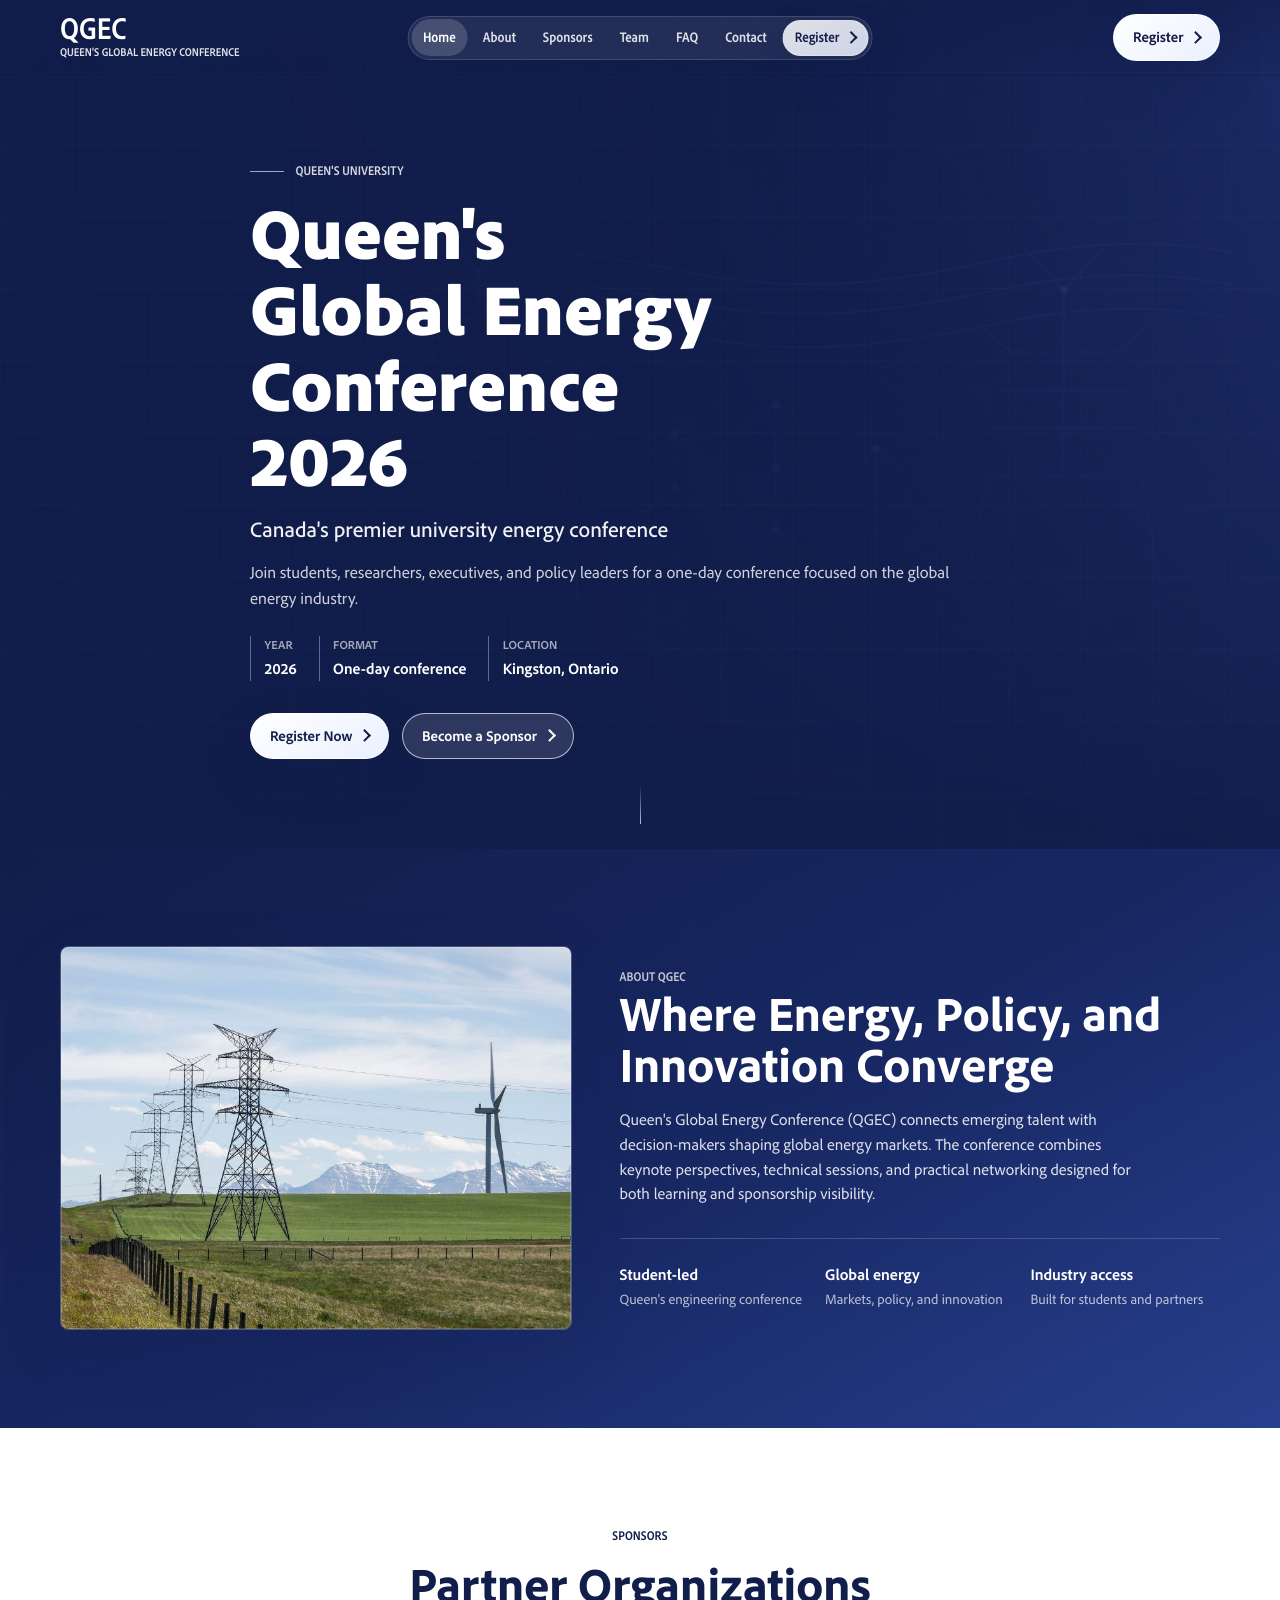
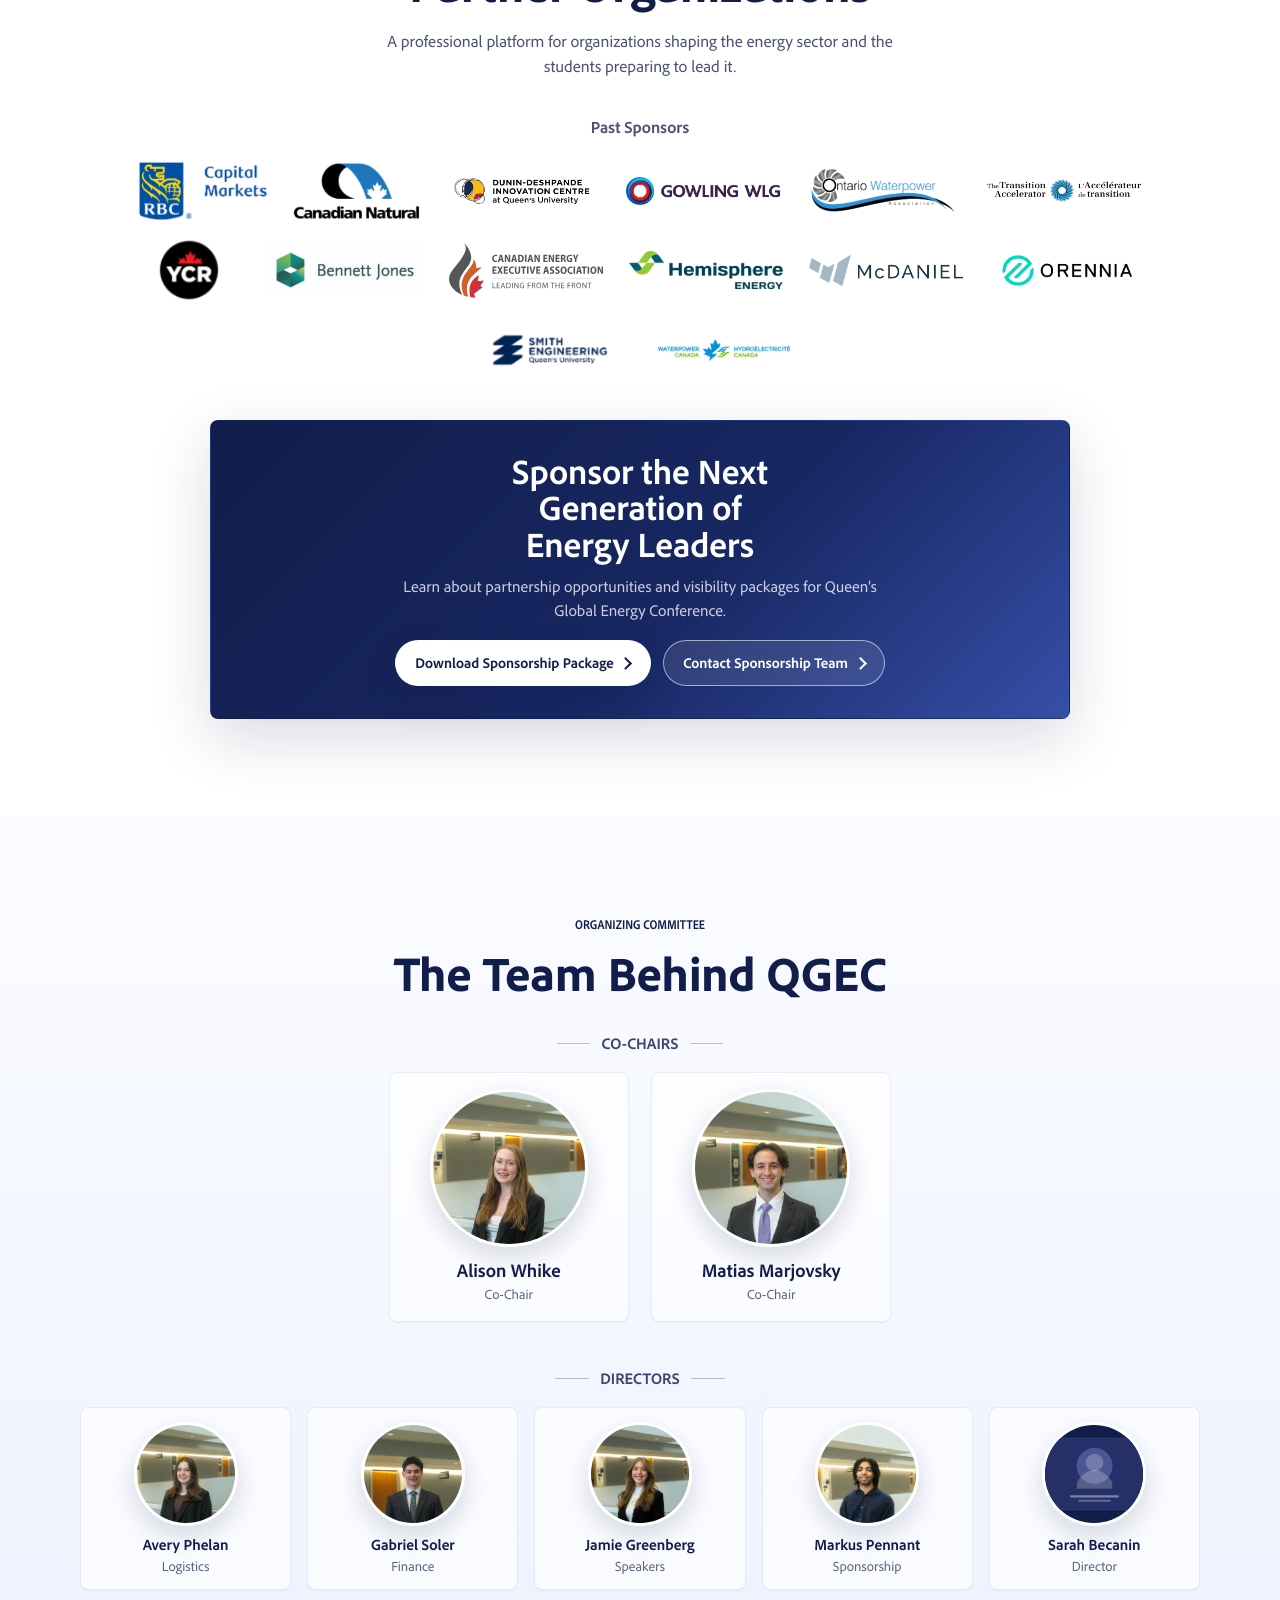
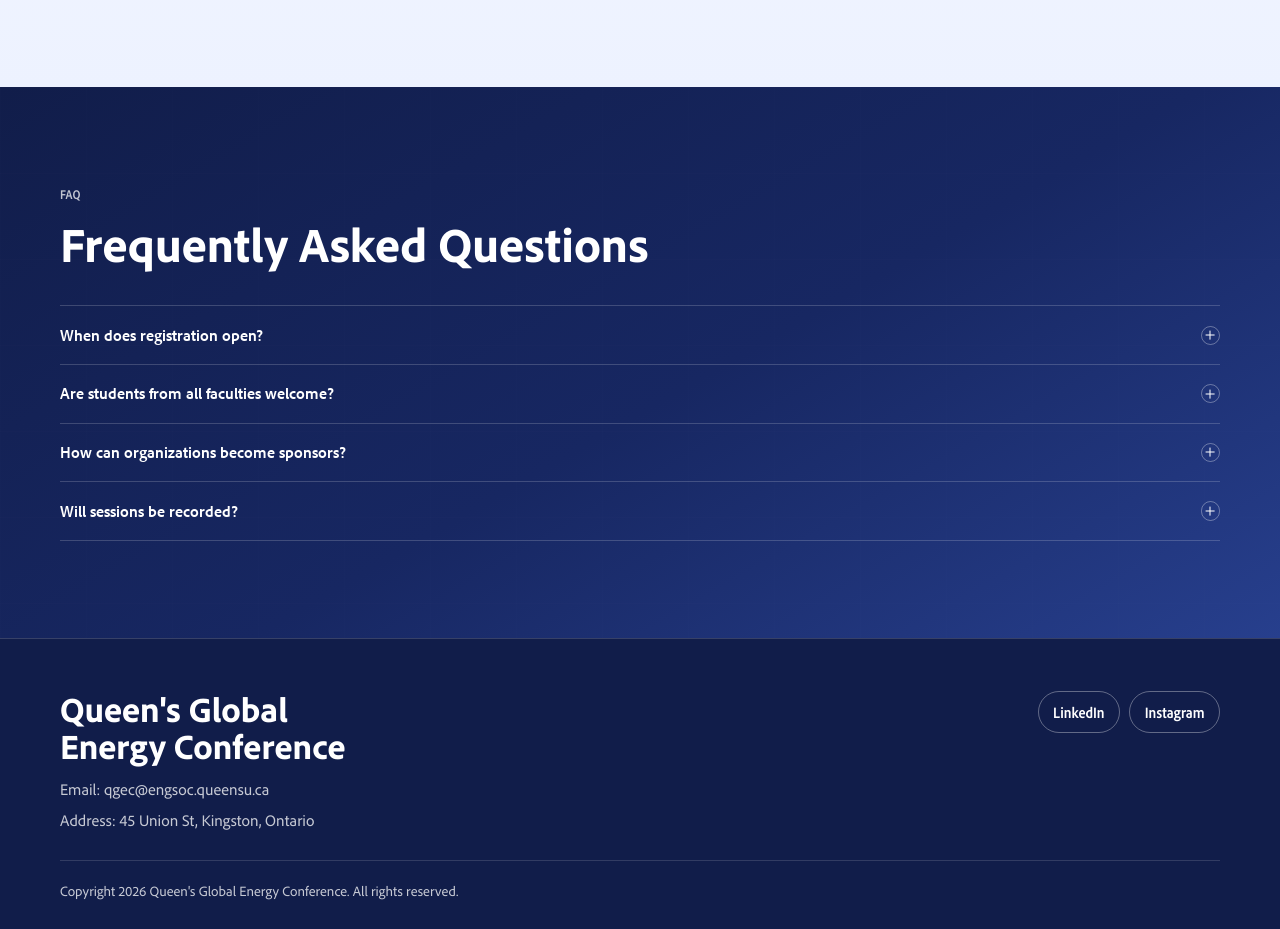
==== commit 43c5f836: "UI/UX improvements" ====
--- a/index.html
+++ b/index.html
@@ -8,6 +8,7 @@
       content="Queen's Global Energy Conference website with conference details, speakers, agenda, and registration information."
     />
     <title>Queen's Global Energy Conference</title>
+    <link rel="preload" href="images/backroundsvgs/hero-energy-outline.svg" as="image" type="image/svg+xml" />
     <link rel="stylesheet" href="styles.css" />
   </head>
   <body>
@@ -37,9 +38,9 @@
           <a href="#home">Home</a>
           <a href="#about">About</a>
           <!-- <a href="#speakers">Speakers</a> -->
-          <a href="#team">Team</a>
           <!-- <a href="#agenda">Agenda</a> -->
           <a href="#sponsors">Sponsors</a>
+          <a href="#team">Team</a>
           <a href="#faq">FAQ</a>
           <a href="#contact">Contact</a>
           <a id="header-register-link" class="button button-solid register-inline" href="#">Register</a>
@@ -54,17 +55,21 @@
         <div class="hero-media" id="hero-media" aria-hidden="true"></div>
         <div class="hero-overlay" aria-hidden="true"></div>
         <div class="container hero-content">
-        <!--  <p class="eyebrow">Queen's University</p> -->
+          <p class="hero-kicker">Queen's University</p>
           <h1 id="hero-title">Queen's Global Energy Conference</h1>
           <p id="hero-tagline" class="hero-tagline">A premier student-led gathering for the future of global energy.</p>
           <p id="hero-description" class="hero-description">
             Engage with leaders, policy makers, and innovators shaping the energy transition.
           </p>
+          <div id="hero-meta" class="hero-meta" aria-label="Conference details"></div>
           <div class="hero-actions">
             <a id="hero-register-link" class="button button-solid" href="#">Register Now</a>
             <a id="hero-sponsor-link" class="button button-outline" href="#">Become a Sponsor</a>
           </div>
         </div>
+        <a class="scroll-cue" href="#about" aria-label="Scroll to about section">
+          <span></span>
+        </a>
       </section>
 
       <section id="about" class="section section-dark observe">
@@ -79,9 +84,10 @@
             />
           </div>
           <div class="about-copy">
-           <!-- <p class="eyebrow">About QGEC</p> -->
+            <p class="eyebrow">About QGEC</p>
             <h2 class="section-title">Where Energy, Policy, and Innovation Converge</h2>
             <p id="about-description"></p>
+            <div id="about-highlights" class="about-highlights" aria-label="Conference highlights"></div>
           </div>
         </div>
       </section>
@@ -108,8 +114,13 @@
 
       <section id="sponsors" class="section section-light-plain observe">
         <div class="container sponsors-showcase">
-         <!-- <p class="eyebrow">Sponsors</p> -->
-          <h2 class="section-title">Partner Organizations</h2>
+          <div class="section-heading section-heading-centered">
+            <p class="eyebrow">Sponsors</p>
+            <h2 class="section-title">Partner Organizations</h2>
+            <p class="section-lead">
+              A professional platform for organizations shaping the energy sector and the students preparing to lead it.
+            </p>
+          </div>
           <p class="sponsors-kicker">Past Sponsors</p>
           <div id="past-sponsors-banner" class="sponsor-banner" aria-label="Past sponsor logos"></div>
 
@@ -150,8 +161,10 @@
     -->
       <section id="team" class="section section-light-soft observe">
         <div class="container team-tree">
-         <!-- <p class="eyebrow">Organizing Committee</p> -->
-          <h2 class="section-title">The Team Behind QGEC</h2>
+          <div class="section-heading section-heading-centered">
+            <p class="eyebrow">Organizing Committee</p>
+            <h2 class="section-title">The Team Behind QGEC</h2>
+          </div>
 
           <div class="team-tree-level team-level-cochairs">
             <h3 class="team-subtitle">Co-Chairs</h3>
@@ -167,8 +180,10 @@
 
       <section id="faq" class="section section-dark observe">
         <div class="container">
-         <!-- <p class="eyebrow">FAQ</p> -->
-          <h2 class="section-title">Frequently Asked Questions</h2>
+          <div class="section-heading">
+            <p class="eyebrow">FAQ</p>
+            <h2 class="section-title">Frequently Asked Questions</h2>
+          </div>
           <div id="faq-list" class="faq-list"></div>
         </div>
       </section>
--- a/styles.css
+++ b/styles.css
@@ -123,24 +123,26 @@
   --font-display: "Adobe Clean", "Segoe UI", sans-serif;
   --font-condensed: "Adobe Clean Condensed", "Adobe Clean", "Segoe UI", sans-serif;
   --navy-950: #111d4a;
+  --navy-900: #172762;
   --navy-800: #364fa8;
   --navy-650: #6f87ee;
   --navy-500: #9cb4ff;
   --navy-rgb: 17, 29, 74;
+  --blue-rgb: 111, 135, 238;
   --white: #ffffff;
-  --container: min(1160px, 92vw);
+  --surface: #f7f9ff;
+  --surface-strong: #edf2ff;
+  --line: rgba(var(--navy-rgb), 0.14);
+  --container: min(1160px, calc(100% - 48px));
   --header-height: 76px;
-  --radius-sm: 10px;
-  --radius-md: 16px;
-  --radius-lg: 24px;
-  --shadow-soft: 0 12px 36px rgba(var(--navy-rgb), 0.24);
-  --shadow-card: 0 24px 46px rgba(var(--navy-rgb), 0.2);
-  --shadow-apple-square: 0 1px 1px rgba(var(--navy-rgb), 0.08), 0 12px 28px rgba(var(--navy-rgb), 0.16);
-  --shadow-apple-square-hover: 0 2px 2px rgba(var(--navy-rgb), 0.1), 0 18px 36px rgba(var(--navy-rgb), 0.2);
-  --shadow-apple-circle: 0 1px 1px rgba(var(--navy-rgb), 0.08), 0 10px 22px rgba(var(--navy-rgb), 0.16);
-  --shadow-apple-circle-soft: 0 1px 1px rgba(var(--navy-rgb), 0.07), 0 7px 16px rgba(var(--navy-rgb), 0.14);
-  --shadow-apple-circle-hover: 0 2px 2px rgba(var(--navy-rgb), 0.1), 0 14px 30px rgba(var(--navy-rgb), 0.2);
-  --ease-out: 300ms cubic-bezier(0.2, 0.8, 0.2, 1);
+  --radius-sm: 6px;
+  --radius-md: 8px;
+  --radius-lg: 8px;
+  --shadow-soft: 0 20px 60px rgba(var(--navy-rgb), 0.16);
+  --shadow-card: 0 18px 42px rgba(var(--navy-rgb), 0.16);
+  --shadow-card-hover: 0 26px 64px rgba(var(--navy-rgb), 0.2);
+  --ease-out: 280ms cubic-bezier(0.2, 0.8, 0.2, 1);
+  --ease-smooth: 680ms cubic-bezier(0.16, 1, 0.3, 1);
 }
 
 * {
@@ -149,6 +151,7 @@
 
 html {
   scroll-behavior: smooth;
+  scroll-padding-top: calc(var(--header-height) + 18px);
 }
 
 body {
@@ -159,6 +162,11 @@
   background: var(--white);
   line-height: 1.55;
   overflow-x: hidden;
+  text-rendering: geometricPrecision;
+}
+
+body.nav-locked {
+  overflow: hidden;
 }
 
 a {
@@ -166,20 +174,21 @@
   text-decoration: none;
 }
 
+button,
+input,
+textarea,
+select {
+  font: inherit;
+}
+
 :focus-visible {
-  outline: 2px solid var(--navy-950);
-  outline-offset: 2px;
-}
-
-.section-dark :focus-visible,
-.site-header :focus-visible,
-.site-footer :focus-visible {
-  outline-color: var(--white);
+  outline: 2px solid currentColor;
+  outline-offset: 3px;
 }
 
 img {
+  display: block;
   max-width: 100%;
-  display: block;
 }
 
 .container {
@@ -191,7 +200,7 @@
   position: fixed;
   left: 1rem;
   top: -200px;
-  z-index: 1200;
+  z-index: 1300;
   background: var(--white);
   color: var(--navy-950);
   border: 2px solid var(--navy-950);
@@ -204,22 +213,25 @@
 }
 
 .site-header {
-  position: absolute;
-  top: 0;
-  left: 0;
-  right: 0;
-  z-index: 1100;
+  position: fixed;
+  inset: 0 0 auto;
+  z-index: 1200;
   height: var(--header-height);
-  backdrop-filter: none;
-  background: linear-gradient(180deg, rgba(var(--navy-rgb), 0.58) 0%, rgba(var(--navy-rgb), 0.34) 58%, rgba(var(--navy-rgb), 0) 100%);
-  border-bottom: 0;
-  transition: background var(--ease-out), border-color var(--ease-out), box-shadow var(--ease-out);
-}
-
-.site-header.nav-open {
-  background: rgba(var(--navy-rgb), 0.82);
-  border-bottom: 0;
-  box-shadow: none;
+  color: var(--white);
+  background: linear-gradient(180deg, rgba(var(--navy-rgb), 0.62), rgba(var(--navy-rgb), 0));
+  border-bottom: 1px solid transparent;
+  transition:
+    background var(--ease-out),
+    border-color var(--ease-out),
+    box-shadow var(--ease-out);
+}
+
+.site-header.is-scrolled,
+.site-header.nav-open,
+.info-page .site-header {
+  background: rgba(var(--navy-rgb), 0.94);
+  border-bottom-color: rgba(255, 255, 255, 0.16);
+  box-shadow: 0 10px 26px rgba(var(--navy-rgb), 0.18);
 }
 
 .header-inner {
@@ -228,30 +240,31 @@
   display: flex;
   align-items: center;
   justify-content: space-between;
-  gap: 1.25rem;
+  gap: 1rem;
 }
 
 .brand {
   display: grid;
   gap: 0.1rem;
   color: var(--white);
+  min-width: max-content;
 }
 
 .brand-mark {
   font-family: var(--font-condensed);
-  font-size: clamp(1.6rem, 2.5vw, 2.2rem);
+  font-size: 2rem;
   line-height: 0.9;
   font-weight: 700;
-  letter-spacing: 0.06em;
+  letter-spacing: 0;
 }
 
 .brand-subtitle {
   font-family: var(--font-condensed);
   font-size: 0.75rem;
   font-weight: 700;
-  letter-spacing: 0.07em;
+  letter-spacing: 0;
   text-transform: uppercase;
-  opacity: 0.9;
+  opacity: 0.88;
 }
 
 .site-nav {
@@ -261,38 +274,72 @@
   transform: translate(-50%, -50%);
   display: flex;
   align-items: center;
-  gap: 0.9rem;
+  gap: 0.25rem;
+  padding: 0.18rem;
+  border: 1px solid rgba(255, 255, 255, 0.14);
+  border-radius: 999px;
+  background: rgba(255, 255, 255, 0.08);
 }
 
 .site-nav a {
-  font-family: var(--font-condensed);
-  font-weight: 700;
-  color: var(--white);
-  opacity: 0.92;
-  padding: 0.45rem 0.2rem;
-  border-bottom: 1px solid transparent;
-  font-size: 0.92rem;
-  transition: opacity var(--ease-out), border-color var(--ease-out);
-}
-
-.site-nav a:hover,
-.site-nav a:focus-visible {
-  opacity: 1;
-  border-color: var(--white);
-}
-
-.button {
-  font-family: var(--font-body);
+  position: relative;
   display: inline-flex;
   align-items: center;
   justify-content: center;
-  padding: 0.78rem 1.28rem;
+  min-height: 2.25rem;
+  padding: 0.42rem 0.72rem;
   border-radius: 999px;
+  color: var(--white);
+  font-family: var(--font-condensed);
   font-size: 0.92rem;
   font-weight: 700;
-  letter-spacing: 0.02em;
+  letter-spacing: 0;
+  opacity: 0.86;
+  transition:
+    opacity var(--ease-out),
+    background var(--ease-out),
+    color var(--ease-out);
+}
+
+.site-nav a:hover,
+.site-nav a:focus-visible,
+.site-nav a.is-active {
+  opacity: 1;
+  background: rgba(255, 255, 255, 0.16);
+}
+
+.button {
+  position: relative;
+  display: inline-flex;
+  align-items: center;
+  justify-content: center;
+  gap: 0.48rem;
+  min-height: 2.9rem;
+  padding: 0.78rem 1.18rem;
   border: 1px solid transparent;
-  transition: transform var(--ease-out), background var(--ease-out), color var(--ease-out), border-color var(--ease-out);
+  border-radius: 999px;
+  font-family: var(--font-body);
+  font-size: 0.92rem;
+  font-weight: 700;
+  letter-spacing: 0;
+  line-height: 1.1;
+  cursor: pointer;
+  transition:
+    transform var(--ease-out),
+    background var(--ease-out),
+    color var(--ease-out),
+    border-color var(--ease-out),
+    box-shadow var(--ease-out);
+}
+
+.button[href]::after {
+  content: "";
+  width: 0.45rem;
+  height: 0.45rem;
+  border-top: 2px solid currentColor;
+  border-right: 2px solid currentColor;
+  transform: rotate(45deg);
+  transition: transform var(--ease-out);
 }
 
 .button:hover,
@@ -300,64 +347,124 @@
   transform: translateY(-2px);
 }
 
+.button:hover::after,
+.button:focus-visible::after {
+  transform: translateX(2px) rotate(45deg);
+}
+
 .button-solid {
-  background: linear-gradient(145deg, #ffffff 0%, #eaf0ff 100%);
-  color: var(--navy-950);
-  border-color: var(--white);
-  box-shadow: 0 14px 30px rgba(var(--navy-rgb), 0.28);
+  background: var(--navy-950);
+  color: var(--white);
+  border-color: var(--navy-950);
+  box-shadow: 0 16px 32px rgba(var(--navy-rgb), 0.18);
 }
 
 .button-solid:hover,
 .button-solid:focus-visible {
-  background: rgba(255, 255, 255, 0.9);
+  background: var(--navy-800);
+  border-color: var(--navy-800);
 }
 
 .button-outline {
-  border-color: var(--white);
-  color: var(--white);
-  background: rgba(255, 255, 255, 0.18);
+  border-color: rgba(var(--navy-rgb), 0.3);
+  color: var(--navy-950);
+  background: rgba(var(--navy-rgb), 0.04);
 }
 
 .button-outline:hover,
 .button-outline:focus-visible {
-  background: rgba(255, 255, 255, 0.28);
-}
-
-.register-inline {
-  display: none;
-}
-
+  background: rgba(var(--navy-rgb), 0.1);
+  border-color: rgba(var(--navy-rgb), 0.42);
+}
+
+.site-header .button-solid,
+.hero .button-solid {
+  background: linear-gradient(145deg, #ffffff, #eaf0ff);
+  color: var(--navy-950);
+  border-color: rgba(255, 255, 255, 0.88);
+  box-shadow: 0 18px 40px rgba(var(--navy-rgb), 0.34);
+}
+
+.site-header .button-solid:hover,
+.site-header .button-solid:focus-visible,
+.hero .button-solid:hover,
+.hero .button-solid:focus-visible {
+  background: var(--white);
+}
+
+.hero .button-outline,
+.section-dark .button-outline,
+.site-footer .button-outline {
+  color: var(--white);
+  border-color: rgba(255, 255, 255, 0.66);
+  background: rgba(255, 255, 255, 0.12);
+}
+
+.hero .button-outline:hover,
+.hero .button-outline:focus-visible,
+.section-dark .button-outline:hover,
+.section-dark .button-outline:focus-visible,
+.site-footer .button-outline:hover,
+.site-footer .button-outline:focus-visible {
+  background: rgba(255, 255, 255, 0.2);
+  border-color: rgba(255, 255, 255, 0.88);
+}
+
+.register-inline,
 .menu-toggle {
   display: none;
+}
+
+.menu-toggle {
   width: 42px;
   height: 42px;
-  border: 1px solid rgba(255, 255, 255, 0.6);
+  border: 1px solid rgba(255, 255, 255, 0.55);
   border-radius: 50%;
-  background: transparent;
+  background: rgba(255, 255, 255, 0.08);
   align-items: center;
   justify-content: center;
   flex-direction: column;
   gap: 4px;
   cursor: pointer;
+  transition: background var(--ease-out), border-color var(--ease-out);
+}
+
+.menu-toggle:hover,
+.menu-toggle:focus-visible {
+  background: rgba(255, 255, 255, 0.16);
+  border-color: rgba(255, 255, 255, 0.84);
 }
 
 .menu-toggle span {
-  width: 16px;
+  width: 17px;
   height: 2px;
   background: var(--white);
   border-radius: 999px;
+  transition: transform var(--ease-out), opacity var(--ease-out);
+}
+
+.site-header.nav-open .menu-toggle span:nth-child(1) {
+  transform: translateY(6px) rotate(45deg);
+}
+
+.site-header.nav-open .menu-toggle span:nth-child(2) {
+  opacity: 0;
+}
+
+.site-header.nav-open .menu-toggle span:nth-child(3) {
+  transform: translateY(-6px) rotate(-45deg);
 }
 
 .hero {
   position: relative;
-  min-height: 100vh;
+  min-height: 92svh;
   display: grid;
   align-items: end;
   overflow: hidden;
   isolation: isolate;
   background:
-    radial-gradient(circle at 84% 18%, rgba(156, 180, 255, 0.28), transparent 42%),
-    linear-gradient(146deg, rgba(17, 29, 74, 0.97) 0%, rgba(17, 29, 74, 0.9) 48%, rgba(54, 79, 168, 0.84) 100%);
+    linear-gradient(110deg, rgba(var(--navy-rgb), 1) 0%, rgba(var(--navy-rgb), 0.96) 44%, rgba(54, 79, 168, 0.88) 100%),
+    var(--navy-950);
 }
 
 .hero-media,
@@ -367,199 +474,343 @@
 }
 
 .hero-media {
-  background-size: cover;
-  background-position: center;
+  z-index: -3;
+  background-image: url("images/backroundsvgs/hero-energy-outline.svg");
   background-repeat: no-repeat;
-  transform: scale(1);
-  opacity: 0.92;
-  filter: none;
-  transition: transform 900ms ease, filter 900ms ease, opacity 900ms ease;
+  background-size: min(980px, 72%) auto;
+  background-position: right 3rem center;
+  opacity: 0.36;
+  transform: translate3d(0, 0, 0);
+}
+
+.hero-overlay {
+  z-index: -2;
+  background:
+    linear-gradient(90deg, rgba(var(--navy-rgb), 0.98) 0%, rgba(var(--navy-rgb), 0.86) 44%, rgba(var(--navy-rgb), 0.4) 100%),
+    linear-gradient(180deg, rgba(var(--navy-rgb), 0.24), rgba(var(--navy-rgb), 0.9));
 }
 
 .hero::before {
   content: "";
   position: absolute;
   inset: 0;
-  z-index: 0;
-  background:
-    repeating-linear-gradient(
-      105deg,
-      rgba(255, 255, 255, 0.03) 0,
-      rgba(255, 255, 255, 0.03) 2px,
-      transparent 2px,
-      transparent 34px
-    );
-  mix-blend-mode: screen;
-  opacity: 0.12;
+  z-index: -1;
+  background-image:
+    linear-gradient(rgba(255, 255, 255, 0.055) 1px, transparent 1px),
+    linear-gradient(90deg, rgba(255, 255, 255, 0.04) 1px, transparent 1px);
+  background-size: 72px 72px;
+  opacity: 0.34;
   pointer-events: none;
 }
 
-.hero-overlay {
-  background:
-    radial-gradient(circle at 78% 24%, rgba(156, 180, 255, 0.24), transparent 46%),
-    radial-gradient(circle at 16% 74%, rgba(111, 135, 238, 0.2), transparent 40%),
-    linear-gradient(118deg, rgba(17, 29, 74, 0.5), rgba(17, 29, 74, 0.5));
+.hero::after {
+  content: "";
+  position: absolute;
+  left: 0;
+  right: 0;
+  bottom: 0;
+  z-index: -1;
+  height: 22vh;
+  background: linear-gradient(180deg, transparent, rgba(var(--navy-rgb), 0.34));
+  pointer-events: none;
 }
 
 .hero-content {
   position: relative;
-  z-index: 1;
   color: var(--white);
-  padding: clamp(7rem, 14vh, 10rem) 0 clamp(5rem, 9vh, 7rem);
-  max-width: 760px;
-}
-
-.hero-content h1,
-.hero-content .hero-tagline,
-.hero-content .hero-description {
-  text-shadow: 0 10px 32px rgba(var(--navy-rgb), 0.48);
-}
-
+  max-width: 780px;
+  padding: 9.6rem 0 5.6rem;
+}
+
+.hero-kicker,
 .eyebrow {
+  margin: 0 0 0.8rem;
   font-family: var(--font-condensed);
-  margin: 0 0 0.8rem;
+  font-size: 0.84rem;
+  font-weight: 700;
+  letter-spacing: 0;
   text-transform: uppercase;
-  letter-spacing: 0.15em;
-  font-size: 0.75rem;
-  font-weight: 700;
-  opacity: 0.84;
+}
+
+.hero-kicker {
+  display: inline-flex;
+  align-items: center;
+  gap: 0.7rem;
+  color: rgba(255, 255, 255, 0.82);
+}
+
+.hero-kicker::before {
+  content: "";
+  width: 2.15rem;
+  height: 1px;
+  background: rgba(255, 255, 255, 0.62);
+}
+
+h1,
+h2,
+h3,
+h4 {
+  margin: 0;
+  font-family: var(--font-display);
+  letter-spacing: 0;
 }
 
 h1,
 h2,
 h3 {
-  font-family: var(--font-display);
+  line-height: 1.04;
+}
+
+h1 {
+  max-width: 11ch;
+  margin-bottom: 1.1rem;
+  font-size: 4.55rem;
+  font-weight: 900;
+}
+
+h2 {
+  font-size: 3.05rem;
+  font-weight: 800;
+}
+
+h3 {
+  font-size: 1.38rem;
+  font-weight: 700;
+}
+
+h4 {
+  font-size: 1rem;
+  font-weight: 700;
+}
+
+.hero-tagline {
+  max-width: 42rem;
   margin: 0;
-  line-height: 1.06;
-}
-
-h1 {
-  font-weight: 900;
-  font-size: clamp(2.4rem, 6vw, 4.7rem);
-  margin-bottom: 1rem;
-  letter-spacing: 0.01em;
-}
-
-h2 {
-  font-weight: 800;
-}
-
-h3 {
-  font-weight: 700;
-}
-
-h4 {
-  font-family: var(--font-body);
-  font-weight: 700;
-}
-
-.hero-tagline {
-  margin: 0;
+  color: rgba(255, 255, 255, 0.94);
+  font-size: 1.36rem;
   font-weight: 500;
-  font-size: clamp(1rem, 2.2vw, 1.4rem);
-  max-width: 54ch;
+  line-height: 1.35;
 }
 
 .hero-description {
-  margin: 1rem 0 0;
-  font-weight: 400;
-  max-width: 62ch;
-  opacity: 0.95;
-}
-
-.hero-actions {
-  margin-top: 2rem;
+  max-width: 44rem;
+  margin: 0.95rem 0 0;
+  color: rgba(255, 255, 255, 0.8);
+  font-size: 1.04rem;
+}
+
+.hero-meta {
   display: flex;
   flex-wrap: wrap;
-  gap: 0.85rem;
+  gap: 0.85rem 1.35rem;
+  margin-top: 1.55rem;
+}
+
+.hero-meta-item {
+  display: grid;
+  gap: 0.12rem;
+  padding-left: 0.85rem;
+  border-left: 1px solid rgba(255, 255, 255, 0.34);
+}
+
+.hero-meta-label {
+  color: rgba(255, 255, 255, 0.62);
+  font-size: 0.76rem;
+  font-weight: 700;
+  text-transform: uppercase;
+}
+
+.hero-meta-value {
+  color: var(--white);
+  font-size: 0.98rem;
+  font-weight: 700;
+}
+
+.hero-actions {
+  display: flex;
+  flex-wrap: wrap;
+  gap: 0.8rem;
+  margin-top: 2rem;
+}
+
+.scroll-cue {
+  position: absolute;
+  left: 50%;
+  bottom: 1.25rem;
+  z-index: 2;
+  display: grid;
+  place-items: center;
+  width: 2rem;
+  height: 3rem;
+  transform: translateX(-50%);
+  color: var(--white);
+  opacity: 0.72;
+  transition: opacity var(--ease-out), transform var(--ease-out);
+}
+
+.scroll-cue:hover,
+.scroll-cue:focus-visible {
+  opacity: 1;
+  transform: translate(-50%, 3px);
+}
+
+.scroll-cue span {
+  width: 1px;
+  height: 2.4rem;
+  background: linear-gradient(180deg, rgba(255, 255, 255, 0), var(--white));
 }
 
 .section {
-  padding: clamp(4rem, 7vw, 6.6rem) 0;
+  padding: 6.1rem 0;
+  position: relative;
 }
 
 .section-title {
-  font-size: clamp(2rem, 4.2vw, 3.2rem);
-  margin-bottom: 1.8rem;
+  margin-bottom: 1.1rem;
+}
+
+.section-heading {
+  max-width: 760px;
+  margin-bottom: 2.25rem;
+}
+
+.section-heading-centered {
+  margin-inline: auto;
+  text-align: center;
+}
+
+.section-lead {
+  max-width: 58ch;
+  margin: 0 auto;
+  color: rgba(var(--navy-rgb), 0.76);
+  font-size: 1.04rem;
+}
+
+.section-dark {
+  color: var(--white);
+  background:
+    linear-gradient(150deg, var(--navy-950) 0%, var(--navy-900) 54%, #273f8d 100%);
+}
+
+.section-dark::before {
+  content: "";
+  position: absolute;
+  inset: 0;
+  background-image:
+    linear-gradient(rgba(255, 255, 255, 0.04) 1px, transparent 1px),
+    linear-gradient(90deg, rgba(255, 255, 255, 0.035) 1px, transparent 1px);
+  background-size: 86px 86px;
+  opacity: 0.22;
+  pointer-events: none;
+}
+
+.section-dark > .container {
+  position: relative;
+}
+
+.section-dark .eyebrow,
+.section-dark .section-lead {
+  color: rgba(255, 255, 255, 0.74);
 }
 
 .section-light {
-  background:
-    radial-gradient(circle at 8% 0%, rgba(111, 135, 238, 0.16), transparent 36%),
-    radial-gradient(circle at 94% 92%, rgba(156, 180, 255, 0.16), transparent 44%),
-    linear-gradient(180deg, #ffffff 0%, #f2f6ff 100%);
+  background: linear-gradient(180deg, var(--white), var(--surface));
   color: var(--navy-950);
 }
 
 .section-light-plain {
-  background: #ffffff;
+  background: var(--white);
   color: var(--navy-950);
 }
 
 .section-light-soft {
-  background:
-    radial-gradient(circle at 10% 8%, rgba(156, 180, 255, 0.12), transparent 38%),
-    linear-gradient(180deg, #fbfcff 0%, #f1f5ff 100%);
+  background: linear-gradient(180deg, #fbfcff 0%, var(--surface-strong) 100%);
   color: var(--navy-950);
-}
-
-.section-dark {
-  background:
-    radial-gradient(circle at 16% 12%, rgba(111, 135, 238, 0.36), transparent 38%),
-    radial-gradient(circle at 86% 88%, rgba(156, 180, 255, 0.3), transparent 42%),
-    linear-gradient(160deg, var(--navy-950), #223782);
-  color: var(--white);
-}
-
-.section-dark .eyebrow {
-  opacity: 0.78;
-}
-
-.section-dark .section-title {
-  color: var(--white);
 }
 
 .about-layout {
   display: grid;
-  grid-template-columns: 1fr 1.1fr;
-  gap: clamp(1.2rem, 4vw, 3rem);
+  grid-template-columns: minmax(0, 0.92fr) minmax(0, 1.08fr);
+  gap: 3rem;
   align-items: center;
 }
 
 .about-image-wrap {
-  border: 1px solid rgba(255, 255, 255, 0.34);
+  position: relative;
+  overflow: hidden;
+  border: 1px solid rgba(255, 255, 255, 0.22);
   border-radius: var(--radius-lg);
-  overflow: hidden;
-  box-shadow: var(--shadow-apple-square);
+  box-shadow: var(--shadow-soft);
+}
+
+.about-image-wrap::after {
+  content: "";
+  position: absolute;
+  inset: 0;
+  border: 1px solid rgba(255, 255, 255, 0.18);
+  border-radius: inherit;
+  pointer-events: none;
 }
 
 .about-image {
   width: 100%;
-  height: 100%;
+  min-height: 360px;
+  aspect-ratio: 4 / 3;
   object-fit: cover;
-  min-height: 360px;
+  transition: transform 900ms var(--ease-smooth);
+}
+
+.about-image-wrap:hover .about-image {
+  transform: scale(1.035);
 }
 
 .about-copy p {
+  max-width: 62ch;
   margin: 0;
-  max-width: 62ch;
-  opacity: 0.95;
+  color: rgba(255, 255, 255, 0.86);
+}
+
+.about-highlights {
+  display: grid;
+  grid-template-columns: repeat(3, minmax(0, 1fr));
+  gap: 1rem;
+  margin-top: 2rem;
+  padding-top: 1.4rem;
+  border-top: 1px solid rgba(255, 255, 255, 0.18);
+}
+
+.about-highlight {
+  display: grid;
+  gap: 0.25rem;
+}
+
+.about-highlight strong {
+  color: var(--white);
+  font-size: 1rem;
+}
+
+.about-highlight span {
+  color: rgba(255, 255, 255, 0.7);
+  font-size: 0.88rem;
+  line-height: 1.35;
 }
 
 .themes-grid {
   display: grid;
   grid-template-columns: repeat(3, minmax(0, 1fr));
-  gap: 1.1rem;
+  gap: 1rem;
 }
 
 .theme-card {
   position: relative;
   min-height: 240px;
-  border-radius: var(--radius-md);
   overflow: hidden;
   isolation: isolate;
-  border: 1px solid rgba(var(--navy-rgb), 0.14);
-  box-shadow: var(--shadow-apple-square);
+  border: 1px solid var(--line);
+  border-radius: var(--radius-md);
+  background: var(--navy-950);
+  box-shadow: var(--shadow-card);
+  transition: transform var(--ease-out), box-shadow var(--ease-out);
 }
 
 .theme-card img {
@@ -568,46 +819,38 @@
   width: 100%;
   height: 100%;
   object-fit: cover;
-  filter: saturate(1.18) contrast(1.08) brightness(1.08);
+  filter: saturate(1.1) contrast(1.04);
 }
 
 .theme-card::after {
   content: "";
   position: absolute;
   inset: 0;
-  background: linear-gradient(175deg, rgba(var(--navy-rgb), 0.12), rgba(var(--navy-rgb), 0.58));
+  background: linear-gradient(180deg, rgba(var(--navy-rgb), 0.08), rgba(var(--navy-rgb), 0.72));
 }
 
 .theme-card-content {
   position: absolute;
   inset: auto 0 0;
   z-index: 1;
-  padding: 1.2rem;
+  padding: 1.15rem;
   color: var(--white);
 }
 
 .theme-card h3 {
-  font-size: clamp(1.45rem, 2.4vw, 2rem);
-  margin-bottom: 0.45rem;
+  margin-bottom: 0.42rem;
 }
 
 .theme-card p {
   margin: 0;
+  color: rgba(255, 255, 255, 0.86);
   font-size: 0.92rem;
-  opacity: 0.94;
-}
-
-.theme-card,
-.speaker-card,
-.agenda-item,
-.faq-item {
-  transition: transform var(--ease-out), box-shadow var(--ease-out);
 }
 
 .theme-card:hover,
 .theme-card:focus-within {
-  transform: translateY(-4px);
-  box-shadow: var(--shadow-apple-square-hover);
+  transform: translateY(-5px);
+  box-shadow: var(--shadow-card-hover);
 }
 
 .speakers-grid {
@@ -616,59 +859,53 @@
   gap: 2rem;
 }
 
+.speaker-card,
+.team-person {
+  text-align: center;
+}
+
 .speaker-card {
-  border: 0;
-  border-radius: 0;
-  overflow: visible;
-  background: none;
-  text-align: center;
-  box-shadow: none;
   display: flex;
   flex-direction: column;
   align-items: center;
 }
 
 .speaker-card img {
-  width: clamp(140px, 18vw, 210px);
+  width: 184px;
   aspect-ratio: 1 / 1;
   border-radius: 50%;
-  border: 0;
-  background: transparent;
-  box-shadow: var(--shadow-apple-circle);
   object-fit: cover;
-  transition: box-shadow var(--ease-out), transform var(--ease-out);
+  box-shadow: var(--shadow-card);
+  transition: transform var(--ease-out), box-shadow var(--ease-out);
+}
+
+.speaker-card:hover img,
+.speaker-card:focus-within img {
+  transform: translateY(-4px);
+  box-shadow: var(--shadow-card-hover);
 }
 
 .speaker-copy {
-  padding: 0.85rem 0 0;
   max-width: 28ch;
+  padding-top: 0.9rem;
 }
 
 .speaker-name {
-  margin: 0;
-  font-size: 1.5rem;
+  font-size: 1.35rem;
 }
 
 .speaker-meta {
-  margin: 0.4rem 0 0;
+  margin: 0.35rem 0 0;
+  color: rgba(255, 255, 255, 0.82);
   font-size: 0.93rem;
-  opacity: 0.9;
-}
-
-.team-subtitle {
-  margin: 0 0 0.9rem;
-  font-size: clamp(1.25rem, 2.4vw, 1.6rem);
+}
+
+.team-tree {
   text-align: center;
 }
 
-.team-tree {
-  --team-line-color: rgba(var(--navy-rgb), 0.3);
-  text-align: center;
-}
-
-.team-tree .eyebrow,
 .team-tree .section-title {
-  text-align: center;
+  margin-bottom: 0;
 }
 
 .team-tree-level {
@@ -678,104 +915,117 @@
 }
 
 .team-tree-level + .team-tree-level {
-  margin-top: 2.5rem;
-  padding-top: 0;
-}
-
-.team-tree-level + .team-tree-level::before {
-  display: none;
-}
-
-.team-tree-level + .team-tree-level::after {
-  display: none;
+  margin-top: 3rem;
+}
+
+.team-subtitle {
+  display: inline-flex;
+  align-items: center;
+  gap: 0.7rem;
+  margin: 0 0 1.3rem;
+  color: rgba(var(--navy-rgb), 0.82);
+  font-size: 1rem;
+  text-transform: uppercase;
+}
+
+.team-subtitle::before,
+.team-subtitle::after {
+  content: "";
+  width: 2.1rem;
+  height: 1px;
+  background: rgba(var(--navy-rgb), 0.26);
 }
 
 .cochairs-grid {
   display: flex;
   justify-content: center;
-  gap: 2.2rem;
-  width: min(760px, 100%);
-  position: relative;
+  gap: 1.4rem;
+  width: min(720px, 100%);
 }
 
 .directors-grid {
   display: grid;
   grid-template-columns: repeat(5, minmax(0, 1fr));
-  gap: 1.2rem;
+  gap: 1rem;
   width: min(1120px, 100%);
-  position: relative;
-  justify-items: center;
-  align-items: start;
 }
 
 .team-person {
   display: flex;
   flex-direction: column;
   align-items: center;
-  text-align: center;
+  min-width: 0;
+  border: 1px solid rgba(var(--navy-rgb), 0.08);
+  border-radius: var(--radius-md);
+  background: rgba(255, 255, 255, 0.64);
+  box-shadow: 0 1px 0 rgba(var(--navy-rgb), 0.04);
+  transition: transform var(--ease-out), box-shadow var(--ease-out), border-color var(--ease-out);
+}
+
+.team-person:hover,
+.team-person:focus-within {
+  transform: translateY(-5px);
+  border-color: rgba(var(--navy-rgb), 0.16);
+  box-shadow: var(--shadow-card);
+}
+
+.cochair-person {
+  width: min(100%, 240px);
+  padding: 1rem 0.9rem 1.05rem;
+}
+
+.director-person {
+  width: 100%;
+  padding: 0.88rem 0.62rem 0.82rem;
 }
 
 .team-photo {
-  width: 100%;
-  height: auto;
   aspect-ratio: 1 / 1;
   border-radius: 50%;
   object-fit: cover;
-  border: 0;
-  background: transparent;
-  box-shadow: var(--shadow-apple-circle);
-  transition: box-shadow var(--ease-out), transform var(--ease-out);
+  background: var(--surface-strong);
+  border: 3px solid var(--white);
+  box-shadow: 0 10px 24px rgba(var(--navy-rgb), 0.16);
+  transition: transform var(--ease-out), box-shadow var(--ease-out);
+}
+
+.team-person:hover .team-photo {
+  transform: scale(1.025);
+  box-shadow: 0 18px 36px rgba(var(--navy-rgb), 0.2);
+}
+
+.team-photo-cochair {
+  width: 158px;
+  margin-bottom: 0.82rem;
+}
+
+.team-photo-director {
+  width: 104px;
+  margin-bottom: 0.62rem;
 }
 
 .team-name {
+  max-width: 100%;
   margin: 0;
+  color: var(--navy-950);
   font-weight: 700;
-  color: var(--navy-950);
-  letter-spacing: 0.01em;
+  line-height: 1.15;
+  overflow-wrap: anywhere;
+}
+
+.cochair-person .team-name {
+  font-size: 1.18rem;
+}
+
+.director-person .team-name {
+  font-size: 0.96rem;
 }
 
 .team-role {
-  margin: 0.26rem 0 0;
-  color: rgba(var(--navy-rgb), 0.82);
-}
-
-.cochair-person {
-  width: min(100%, 240px);
-}
-
-.team-photo-cochair {
-  width: 172px;
-  margin-bottom: 0.78rem;
-}
-
-.cochair-person .team-name {
-  font-size: 1.3rem;
-  line-height: 1.15;
-}
-
-.cochair-person .team-role {
-  font-size: 0.94rem;
+  margin: 0.25rem 0 0;
+  color: rgba(var(--navy-rgb), 0.68);
+  font-size: 0.86rem;
   line-height: 1.3;
-}
-
-.director-person {
-  width: min(100%, 210px);
-}
-
-.team-photo-director {
-  width: 112px;
-  margin-bottom: 0.62rem;
-}
-
-.director-person .team-name {
-  font-size: 1rem;
-  line-height: 1.2;
-}
-
-.director-person .team-role {
-  font-size: 0.8rem;
-  line-height: 1.3;
-  margin-bottom: 0.72rem;
 }
 
 .coordinator-row {
@@ -794,7 +1044,6 @@
 .team-photo-coordinator {
   width: 60px;
   margin-bottom: 0.32rem;
-  box-shadow: var(--shadow-apple-circle-soft);
 }
 
 .coordinator-person .team-name {
@@ -803,9 +1052,9 @@
 }
 
 .coordinator-person .team-role {
+  margin-top: 0.08rem;
   font-size: 0.61rem;
   line-height: 1.25;
-  margin-top: 0.08rem;
   opacity: 0.7;
 }
 
@@ -822,8 +1071,6 @@
   background: rgba(var(--navy-rgb), 0.02);
   color: var(--navy-950);
   padding: 0.55rem 1rem;
-  font: inherit;
-  font-size: 0.92rem;
   font-weight: 600;
   cursor: pointer;
   transition: background var(--ease-out), color var(--ease-out), border-color var(--ease-out);
@@ -836,83 +1083,78 @@
 }
 
 .agenda-list {
-  list-style: none;
-  padding: 0;
-  margin: 0;
   display: grid;
   gap: 0;
-  border-top: 1px solid rgba(var(--navy-rgb), 0.16);
+  margin: 0;
+  padding: 0;
+  list-style: none;
+  border-top: 1px solid var(--line);
 }
 
 .agenda-item {
   display: grid;
   grid-template-columns: 150px 1fr;
   gap: 1rem;
-  border: 0;
-  border-bottom: 1px solid rgba(var(--navy-rgb), 0.16);
-  border-radius: 0;
   padding: 1rem 0;
-  background: none;
-}
-
-.agenda-item:hover {
-  transform: none;
+  border-bottom: 1px solid var(--line);
 }
 
 .agenda-time {
+  margin: 0;
   font-family: var(--font-condensed);
   font-weight: 700;
-  letter-spacing: 0.03em;
 }
 
 .agenda-session {
-  margin: 0;
-  font-size: 1.25rem;
+  font-size: 1.2rem;
 }
 
 .agenda-details {
   margin: 0.28rem 0 0;
-  opacity: 0.88;
+  color: rgba(var(--navy-rgb), 0.74);
   font-size: 0.92rem;
 }
 
-.sponsors-showcase .eyebrow,
-.sponsors-showcase .section-title {
+.sponsors-showcase {
   text-align: center;
 }
 
 .sponsors-kicker {
-  margin: 0 0 1rem;
-  text-align: center;
+  margin: 0 0 1.1rem;
+  color: rgba(var(--navy-rgb), 0.76);
   font-family: var(--font-display);
-  font-size: clamp(1.04rem, 2vw, 1.32rem);
+  font-size: 1.05rem;
   font-weight: 700;
-  letter-spacing: 0.01em;
-  color: rgba(var(--navy-rgb), 0.84);
 }
 
 .sponsor-banner {
-  --logo-max-width: clamp(112px, 11vw, 172px);
-  --logo-max-height: clamp(40px, 4vw, 62px);
+  --logo-max-width: 154px;
+  --logo-max-height: 58px;
   display: flex;
   flex-wrap: wrap;
   justify-content: center;
   align-items: center;
-  gap: clamp(0.7rem, 1.3vw, 1.05rem);
+  gap: 1rem 1.25rem;
   width: min(1080px, 100%);
   margin: 0 auto;
 }
 
 .sponsor-banner-item {
+  display: flex;
   flex: 0 1 auto;
-  display: flex;
   align-items: center;
   justify-content: center;
-  padding: 0.2rem 0.35rem;
-  border: 0;
-  border-radius: 0;
-  background: transparent;
-  box-shadow: none;
+  min-width: 112px;
+  min-height: 58px;
+  padding: 0.18rem 0.2rem;
+  opacity: 0.88;
+  transition: opacity var(--ease-out), transform var(--ease-out);
+}
+
+.sponsor-banner-item:hover,
+.sponsor-banner-item:focus-visible {
+  opacity: 1;
+  transform: translateY(-2px);
 }
 
 .sponsor-banner-item img {
@@ -923,63 +1165,56 @@
   object-fit: contain;
 }
 
-#sponsors .button-solid {
-  background: var(--navy-950);
-  color: var(--white);
-  border-color: var(--navy-950);
-}
-
-#sponsors .button-solid:hover,
-#sponsors .button-solid:focus-visible {
-  background: var(--navy-800);
-  border-color: var(--navy-800);
-}
-
-#sponsors .button-outline {
-  border-color: rgba(var(--navy-rgb), 0.38);
-  color: var(--navy-950);
-  background: rgba(var(--navy-rgb), 0.04);
-}
-
-#sponsors .button-outline:hover,
-#sponsors .button-outline:focus-visible {
-  background: rgba(var(--navy-rgb), 0.1);
-}
-
 .sponsor-callout {
-  margin: 1.9rem auto 0;
-  max-width: min(780px, 100%);
-  border-radius: 0;
-  padding: 0;
-  background: none;
-  border: 0;
   display: grid;
   justify-items: center;
+  gap: 0.7rem;
+  width: min(860px, 100%);
+  margin: 2.35rem auto 0;
+  padding: 2rem;
+  color: var(--white);
   text-align: center;
-  gap: 0.6rem;
+  border: 1px solid rgba(var(--navy-rgb), 0.12);
+  border-radius: var(--radius-lg);
+  background:
+    linear-gradient(135deg, var(--navy-950) 0%, var(--navy-900) 56%, var(--navy-800) 100%);
+  box-shadow: var(--shadow-soft);
 }
 
 .sponsor-callout h3 {
+  max-width: 16ch;
+  font-size: 2.2rem;
+}
+
+.sponsor-callout p {
+  max-width: 60ch;
   margin: 0;
-  font-size: clamp(1.7rem, 4vw, 2.5rem);
-}
-
-.sponsor-callout p {
-  margin: 0 auto;
-  max-width: 62ch;
+  color: rgba(255, 255, 255, 0.78);
 }
 
 .sponsor-actions {
   display: flex;
   flex-wrap: wrap;
   justify-content: center;
-  align-items: center;
-  gap: 0.85rem;
-  width: 100%;
-}
-
-.sponsor-actions .button {
-  width: auto;
+  gap: 0.8rem;
+  margin-top: 0.35rem;
+}
+
+.sponsor-callout .button-solid {
+  background: var(--white);
+  color: var(--navy-950);
+  border-color: rgba(255, 255, 255, 0.88);
+}
+
+.sponsor-callout .button-solid:hover,
+.sponsor-callout .button-solid:focus-visible {
+  background: #eef3ff;
+}
+
+.sponsor-callout .button-outline {
+  color: var(--white);
+  border-color: rgba(255, 255, 255, 0.56);
+  background: rgba(255, 255, 255, 0.1);
 }
 
 .venue-layout {
@@ -994,11 +1229,11 @@
 }
 
 .venue-map {
-  border: 1px solid rgba(var(--navy-rgb), 0.2);
+  min-height: 320px;
+  overflow: hidden;
+  border: 1px solid var(--line);
   border-radius: var(--radius-md);
-  overflow: hidden;
-  min-height: 320px;
-  box-shadow: var(--shadow-apple-square);
+  box-shadow: var(--shadow-card);
 }
 
 .venue-map iframe,
@@ -1012,113 +1247,134 @@
 .faq-list {
   display: grid;
   gap: 0;
+  border-top: 1px solid rgba(255, 255, 255, 0.18);
 }
 
 .faq-item {
-  border-radius: 0;
-  border: 0;
-  border-bottom: 1px solid rgba(255, 255, 255, 0.3);
-  overflow: visible;
-  background: none;
-}
-
-.faq-item:first-child {
-  border-top: 1px solid rgba(255, 255, 255, 0.3);
-}
-
-.faq-item:hover {
-  transform: none;
+  border-bottom: 1px solid rgba(255, 255, 255, 0.18);
 }
 
 .faq-question {
+  display: flex;
   width: 100%;
-  text-align: left;
+  align-items: center;
+  justify-content: space-between;
+  gap: 1rem;
+  padding: 1.15rem 0;
   border: 0;
   background: transparent;
   color: var(--white);
-  font: inherit;
+  text-align: left;
   font-weight: 700;
-  letter-spacing: 0.01em;
-  padding: 1rem 0;
   cursor: pointer;
-  display: flex;
-  justify-content: space-between;
-  gap: 1rem;
-}
-
-.faq-question::after {
-  content: "+";
-  line-height: 1;
-  font-size: 1.3rem;
-}
-
-.faq-question[aria-expanded="true"]::after {
-  content: "-";
+}
+
+.faq-question span:first-child {
+  line-height: 1.3;
+}
+
+.faq-icon {
+  position: relative;
+  flex: 0 0 auto;
+  width: 1.2rem;
+  height: 1.2rem;
+  border: 1px solid rgba(255, 255, 255, 0.34);
+  border-radius: 50%;
+}
+
+.faq-icon::before,
+.faq-icon::after {
+  content: "";
+  position: absolute;
+  left: 50%;
+  top: 50%;
+  width: 0.55rem;
+  height: 1px;
+  background: currentColor;
+  transform: translate(-50%, -50%);
+  transition: transform var(--ease-out), opacity var(--ease-out);
+}
+
+.faq-icon::after {
+  transform: translate(-50%, -50%) rotate(90deg);
+}
+
+.faq-question[aria-expanded="true"] .faq-icon::after {
+  opacity: 0;
+  transform: translate(-50%, -50%) rotate(0deg);
+}
+
+.faq-panel {
+  max-height: 0;
+  overflow: hidden;
+  transition: max-height 360ms var(--ease-out);
 }
 
 .faq-answer {
+  max-width: 68ch;
   margin: 0;
-  padding: 0 0 1rem;
-  color: rgba(255, 255, 255, 0.9);
+  padding: 0 0 1.15rem;
+  color: rgba(255, 255, 255, 0.78);
 }
 
 .site-footer {
-  padding: 3rem 0 1.3rem;
+  padding: 3.25rem 0 1.25rem;
+  color: var(--white);
   background: var(--navy-950);
-  color: var(--white);
   border-top: 1px solid rgba(255, 255, 255, 0.16);
 }
 
 .footer-grid {
   display: grid;
-  grid-template-columns: 1.4fr 1fr;
-  gap: 1.4rem;
-}
-
-.footer-eyebrow {
-  margin-bottom: 0.5rem;
+  grid-template-columns: minmax(0, 1.4fr) minmax(220px, 0.6fr);
+  gap: 1.5rem;
+  align-items: start;
 }
 
 .footer-brand {
-  font-size: clamp(1.8rem, 3vw, 2.6rem);
+  max-width: 15ch;
   margin-bottom: 0.8rem;
+  font-size: 2.2rem;
+}
+
+.site-footer p {
+  margin: 0.35rem 0;
+  color: rgba(255, 255, 255, 0.76);
 }
 
 .social-links {
   display: flex;
   flex-wrap: wrap;
+  justify-content: flex-end;
   gap: 0.6rem;
 }
 
 .social-links a {
+  display: inline-flex;
+  min-height: 2.4rem;
+  align-items: center;
+  justify-content: center;
+  border: 1px solid rgba(255, 255, 255, 0.34);
+  border-radius: 999px;
+  padding: 0.48rem 0.9rem;
   font-family: var(--font-condensed);
   font-weight: 700;
-  border: 1px solid rgba(255, 255, 255, 0.46);
-  border-radius: 999px;
-  padding: 0.42rem 0.85rem;
-  font-size: 0.88rem;
-  transition: background var(--ease-out), color var(--ease-out);
+  transition: background var(--ease-out), color var(--ease-out), border-color var(--ease-out), transform var(--ease-out);
 }
 
 .social-links a:hover,
 .social-links a:focus-visible {
   background: var(--white);
   color: var(--navy-950);
+  border-color: var(--white);
+  transform: translateY(-2px);
 }
 
 .footer-bottom {
   margin-top: 1.4rem;
   padding-top: 0.9rem;
-  border-top: 1px solid rgba(255, 255, 255, 0.2);
-  font-size: 0.9rem;
-  opacity: 0.82;
-}
-
-.info-page .site-header {
-  position: fixed;
-  background: rgba(var(--navy-rgb), 0.94);
-  border-bottom: 1px solid rgba(255, 255, 255, 0.18);
-  backdrop-filter: blur(10px) saturate(115%);
+  border-top: 1px solid rgba(255, 255, 255, 0.14);
+  font-size: 0.88rem;
 }
 
 .info-page main {
@@ -1126,87 +1382,168 @@
 }
 
 .info-hero {
-  min-height: calc(100vh - var(--header-height));
+  min-height: calc(100svh - var(--header-height));
   display: grid;
   align-items: center;
 }
 
 .info-panel {
+  max-width: min(760px, 100%);
   margin-top: 0.7rem;
-  max-width: min(760px, 100%);
-  border: 1px solid rgba(var(--navy-rgb), 0.14);
+  padding: 2.35rem;
+  border: 1px solid var(--line);
   border-radius: var(--radius-lg);
-  background: rgba(255, 255, 255, 0.82);
-  box-shadow: var(--shadow-apple-square);
-  padding: clamp(1.5rem, 4vw, 2.6rem);
+  background: rgba(255, 255, 255, 0.9);
+  box-shadow: var(--shadow-card);
 }
 
 .info-title {
-  margin: 0;
-  font-size: clamp(2rem, 5.3vw, 3.6rem);
-  line-height: 1.05;
+  font-size: 3.2rem;
 }
 
 .info-copy {
+  max-width: 62ch;
   margin: 0.9rem 0 0;
-  max-width: 62ch;
-  font-size: clamp(0.98rem, 2.2vw, 1.1rem);
-  color: rgba(var(--navy-rgb), 0.9);
+  color: rgba(var(--navy-rgb), 0.82);
+  font-size: 1.06rem;
 }
 
 .info-actions {
-  margin-top: 1.35rem;
   display: flex;
   flex-wrap: wrap;
   gap: 0.75rem;
+  margin-top: 1.35rem;
 }
 
 .observe {
-  opacity: 0;
-  transform: translateY(24px);
-  transition: opacity 620ms ease, transform 620ms ease;
+  opacity: 1;
+  transform: none;
 }
 
 .observe.is-visible {
   opacity: 1;
-  transform: translateY(0);
+  transform: none;
+}
+
+.hero.observe {
+  opacity: 1;
+  transform: none;
+}
+
+.js .observe:not(.is-visible) .section-heading,
+.js .observe:not(.is-visible) .about-image-wrap,
+.js .observe:not(.is-visible) .about-copy > .eyebrow,
+.js .observe:not(.is-visible) .about-copy > .section-title,
+.js .observe:not(.is-visible) .about-copy > #about-description,
+.js .observe:not(.is-visible) .about-highlight,
+.js .observe:not(.is-visible) .sponsors-kicker,
+.js .observe:not(.is-visible) .theme-card,
+.js .observe:not(.is-visible) .speaker-card,
+.js .observe:not(.is-visible) .team-subtitle,
+.js .observe:not(.is-visible) .team-person,
+.js .observe:not(.is-visible) .sponsor-banner-item,
+.js .observe:not(.is-visible) .sponsor-callout,
+.js .observe:not(.is-visible) .faq-item,
+.js .site-footer.observe:not(.is-visible) .footer-grid,
+.js .site-footer.observe:not(.is-visible) .footer-bottom {
+  opacity: 0;
+  transform: translate3d(0, 14px, 0);
+}
+
+.js .observe .section-heading,
+.js .observe .about-image-wrap,
+.js .observe .about-copy > .eyebrow,
+.js .observe .about-copy > .section-title,
+.js .observe .about-copy > #about-description,
+.js .observe .about-highlight,
+.js .observe .sponsors-kicker,
+.js .observe .theme-card,
+.js .observe .speaker-card,
+.js .observe .team-subtitle,
+.js .observe .team-person,
+.js .observe .sponsor-banner-item,
+.js .observe .sponsor-callout,
+.js .observe .faq-item,
+.js .site-footer.observe .footer-grid,
+.js .site-footer.observe .footer-bottom {
+  transition: opacity 420ms var(--ease-smooth), transform 420ms var(--ease-smooth);
+  transition-delay: var(--reveal-delay, 0ms);
+  will-change: opacity, transform;
+  backface-visibility: hidden;
+}
+
+.js .observe.is-visible .section-heading,
+.js .observe.is-visible .about-image-wrap,
+.js .observe.is-visible .about-copy > .eyebrow,
+.js .observe.is-visible .about-copy > .section-title,
+.js .observe.is-visible .about-copy > #about-description,
+.js .observe.is-visible .about-highlight,
+.js .observe.is-visible .sponsors-kicker,
+.js .observe.is-visible .theme-card,
+.js .observe.is-visible .speaker-card,
+.js .observe.is-visible .team-subtitle,
+.js .observe.is-visible .team-person,
+.js .observe.is-visible .sponsor-banner-item,
+.js .observe.is-visible .sponsor-callout,
+.js .observe.is-visible .faq-item,
+.js .site-footer.observe.is-visible .footer-grid,
+.js .site-footer.observe.is-visible .footer-bottom {
+  opacity: 1;
+  transform: translate3d(0, 0, 0);
+}
+
+.js .observe.is-visible .section-heading,
+.js .observe.is-visible .about-image-wrap,
+.js .observe.is-visible .about-copy > .eyebrow,
+.js .observe.is-visible .about-copy > .section-title,
+.js .observe.is-visible .about-copy > #about-description,
+.js .observe.is-visible .about-highlight,
+.js .observe.is-visible .sponsors-kicker,
+.js .observe.is-visible .theme-card,
+.js .observe.is-visible .speaker-card,
+.js .observe.is-visible .team-subtitle,
+.js .observe.is-visible .team-person,
+.js .observe.is-visible .sponsor-banner-item,
+.js .observe.is-visible .sponsor-callout,
+.js .observe.is-visible .faq-item,
+.js .site-footer.observe.is-visible .footer-grid,
+.js .site-footer.observe.is-visible .footer-bottom {
+  will-change: auto;
 }
 
 @media (max-width: 1180px) {
-  .site-nav {
-    gap: 0.75rem;
+  :root {
+    --container: min(1080px, calc(100% - 40px));
   }
 
   .site-nav a {
+    padding-inline: 0.58rem;
     font-size: 0.86rem;
   }
 
-  .sponsor-banner {
-    --logo-max-width: clamp(108px, 13vw, 164px);
-    --logo-max-height: clamp(38px, 3.8vw, 58px);
+  .hero-media {
+    background-size: min(860px, 74%) auto;
+    background-position: right -2rem center;
+  }
+
+  h1 {
+    font-size: 4.05rem;
+  }
+
+  h2 {
+    font-size: 2.75rem;
   }
 }
 
 @media (max-width: 1024px) {
+  :root {
+    --header-height: 72px;
+  }
+
   .header-inner {
     position: static;
   }
 
-  section[id] {
-    scroll-margin-top: calc(var(--header-height) + 14px);
-  }
-
-  .site-header {
-    position: fixed;
-    background: rgba(var(--navy-rgb), 0.94);
-    border-bottom: 1px solid rgba(255, 255, 255, 0.18);
-    backdrop-filter: blur(10px) saturate(115%);
-  }
-
-  .site-header.nav-open {
-    box-shadow: 0 14px 30px rgba(var(--navy-rgb), 0.3);
-  }
-
   .register-desktop {
     display: none;
   }
@@ -1217,34 +1554,69 @@
 
   .site-nav {
     position: absolute;
-    top: var(--header-height);
-    right: 0;
-    left: 0;
-    width: 100%;
-    max-height: calc(100vh - var(--header-height));
+    left: 20px;
+    right: 20px;
+    top: calc(var(--header-height) + 10px);
+    width: auto;
+    max-height: calc(100svh - var(--header-height) - 24px);
     overflow-y: auto;
-    padding: 0.9rem 1rem 1.1rem;
-    background: rgba(var(--navy-rgb), 0.98);
-    border-bottom: 1px solid rgba(255, 255, 255, 0.18);
+    padding: 0.6rem;
+    border-radius: var(--radius-lg);
+    background: rgba(var(--navy-rgb), 0.97);
+    border-color: rgba(255, 255, 255, 0.16);
+    box-shadow: 0 22px 60px rgba(var(--navy-rgb), 0.34);
     flex-direction: column;
-    align-items: flex-start;
-    transform: translateX(100%);
-    transition: transform var(--ease-out);
+    align-items: stretch;
+    transform: translateY(-8px);
+    opacity: 0;
+    pointer-events: none;
+    transition: opacity var(--ease-out), transform var(--ease-out);
   }
 
   .site-header.nav-open .site-nav {
-    transform: translateX(0);
+    opacity: 1;
+    transform: translateY(0);
+    pointer-events: auto;
   }
 
   .site-nav a {
     width: 100%;
-    padding: 0.74rem 0;
-    font-size: 0.98rem;
+    justify-content: flex-start;
+    min-height: 2.75rem;
+    padding: 0.74rem 0.85rem;
+    font-size: 1rem;
   }
 
   .register-inline {
     display: inline-flex;
-    margin-top: 0.4rem;
+  }
+
+  .hero {
+    min-height: 90svh;
+  }
+
+  .hero-content {
+    max-width: 680px;
+    padding-top: 8.2rem;
+    padding-bottom: 4.6rem;
+  }
+
+  .hero-media {
+    background-size: 720px auto;
+    background-position: right -12rem center;
+    opacity: 0.34;
+  }
+
+  h1 {
+    font-size: 3.45rem;
+  }
+
+  h2 {
+    font-size: 2.45rem;
+  }
+
+  .hero-tagline {
+    font-size: 1.22rem;
   }
 
   .about-layout,
@@ -1253,326 +1625,373 @@
     grid-template-columns: 1fr;
   }
 
+  .about-layout {
+    gap: 2rem;
+  }
+
+  .about-image {
+    min-height: 300px;
+    aspect-ratio: 16 / 9;
+  }
+
+  .directors-grid {
+    grid-template-columns: repeat(5, minmax(0, 1fr));
+    gap: 0.65rem;
+  }
+
+  .team-photo-director {
+    width: 88px;
+  }
+
+  .director-person {
+    padding: 0.75rem 0.38rem 0.72rem;
+  }
+
+  .director-person .team-name {
+    font-size: 0.82rem;
+  }
+
+  .director-person .team-role {
+    font-size: 0.72rem;
+  }
+
+  .sponsor-banner {
+    --logo-max-width: 140px;
+    --logo-max-height: 52px;
+  }
+
+  .social-links {
+    justify-content: flex-start;
+  }
+}
+
+@media (max-width: 768px) {
+  :root {
+    --container: min(calc(100% - 32px), 680px);
+  }
+
+  .brand-mark {
+    font-size: 1.75rem;
+  }
+
+  .brand-subtitle {
+    display: none;
+  }
+
+  .section {
+    padding: 4.4rem 0;
+  }
+
+  .section-heading {
+    margin-bottom: 1.8rem;
+  }
+
+  h1 {
+    max-width: 10ch;
+    font-size: 2.86rem;
+  }
+
+  h2 {
+    font-size: 2.08rem;
+  }
+
+  h3 {
+    font-size: 1.2rem;
+  }
+
+  .hero {
+    min-height: 88svh;
+  }
+
+  .hero-media {
+    background-size: 680px auto;
+    background-position: right -16rem top 7rem;
+    opacity: 0.36;
+  }
+
+  .hero-content {
+    padding-top: 7.2rem;
+    padding-bottom: 4.4rem;
+  }
+
+  .hero-description {
+    font-size: 1rem;
+  }
+
+  .hero-meta {
+    display: grid;
+    grid-template-columns: repeat(3, minmax(0, 1fr));
+    gap: 0.75rem;
+  }
+
+  .hero-meta-item {
+    padding-left: 0.68rem;
+  }
+
+  .hero-actions,
+  .sponsor-actions,
+  .info-actions {
+    align-items: stretch;
+  }
+
+  .hero-actions {
+    justify-content: flex-end;
+  }
+
+  .hero-actions .button {
+    flex: 0 0 auto;
+    min-width: 0;
+    width: 10rem;
+    min-height: 2.45rem;
+    padding: 0.52rem 0.72rem;
+    font-size: 0.78rem;
+  }
+
+  .about-highlights {
+    grid-template-columns: 1fr;
+  }
+
   .themes-grid,
   .speakers-grid {
+    grid-template-columns: 1fr;
+  }
+
+  .cochairs-grid {
+    display: grid;
     grid-template-columns: repeat(2, minmax(0, 1fr));
-  }
-
-  .section-title {
-    line-height: 1.12;
+    gap: 0.7rem;
+    width: min(520px, 100%);
+  }
+
+  .cochair-person {
+    width: 100%;
+    padding: 0.78rem 0.4rem 0.82rem;
+  }
+
+  .team-photo-cochair {
+    width: 108px;
+  }
+
+  .directors-grid {
+    grid-template-columns: repeat(5, minmax(0, 1fr));
+    gap: 0.34rem;
+    width: 100%;
+  }
+
+  .director-person {
+    padding: 0.5rem 0.14rem 0.52rem;
+  }
+
+  .team-photo-director {
+    width: 58px;
+    border-width: 2px;
+  }
+
+  .cochair-person .team-name {
+    font-size: 0.96rem;
+  }
+
+  .cochair-person .team-role {
+    font-size: 0.78rem;
+  }
+
+  .director-person .team-name {
+    font-size: 0.58rem;
+    line-height: 1.08;
+  }
+
+  .director-person .team-role {
+    font-size: 0.5rem;
+    line-height: 1.08;
+  }
+
+  .sponsor-callout {
+    padding: 1.55rem;
+  }
+
+  .sponsor-callout h3 {
+    max-width: 18ch;
+    font-size: 1.72rem;
+  }
+
+  .sponsor-actions .button {
+    width: min(100%, 340px);
+  }
+
+  .agenda-item {
+    grid-template-columns: 1fr;
+    gap: 0.25rem;
+  }
+
+  .footer-brand {
+    font-size: 1.82rem;
+  }
+
+  .info-panel {
+    padding: 1.7rem;
+  }
+
+  .info-title {
+    font-size: 2.3rem;
+  }
+}
+
+@media (max-width: 560px) {
+  :root {
+    --container: min(calc(100% - 28px), 520px);
   }
 
   .hero {
-    min-height: 100svh;
+    min-height: 92svh;
+  }
+
+  .hero-media {
+    background-size: 680px auto;
+    background-position: right -18.5rem top 7.8rem;
+    opacity: 0.4;
+  }
+
+  .hero-overlay {
+    background:
+      linear-gradient(90deg, rgba(var(--navy-rgb), 0.98), rgba(var(--navy-rgb), 0.72)),
+      linear-gradient(180deg, rgba(var(--navy-rgb), 0.12), rgba(var(--navy-rgb), 0.86));
   }
 
   .hero-content {
-    max-width: 100%;
-    padding-top: clamp(6.2rem, 13vh, 8rem);
-    padding-bottom: clamp(3.2rem, 8vh, 4.8rem);
-  }
-
-  .hero-description {
-    max-width: 52ch;
-  }
-
-  .team-tree-level + .team-tree-level::before,
-  .team-tree-level + .team-tree-level::after {
-    display: none;
-  }
-
-  .sponsor-banner {
-    --logo-max-width: clamp(104px, 15vw, 154px);
-    --logo-max-height: clamp(36px, 4.6vw, 54px);
+    padding-top: 6.4rem;
+    padding-bottom: 4.2rem;
+  }
+
+  .hero-kicker {
+    font-size: 0.78rem;
+  }
+
+  h1 {
+    max-width: 11ch;
+    font-size: 2.42rem;
+  }
+
+  h2 {
+    font-size: 1.88rem;
+  }
+
+  .hero-tagline {
+    font-size: 1.08rem;
+  }
+
+  .hero-meta {
+    grid-template-columns: 1fr;
+  }
+
+  .hero-actions {
+    flex-direction: column;
+    align-items: flex-end;
+    gap: 0.5rem;
+    margin-top: 1.35rem;
+  }
+
+  .hero-actions .button {
+    width: clamp(8.7rem, 38%, 9.8rem);
+    min-height: 2.25rem;
+    padding: 0.44rem 0.56rem;
+    font-size: 0.72rem;
+  }
+
+  .hero-actions .button::after {
+    width: 0.34rem;
+    height: 0.34rem;
+    border-width: 1.5px;
+  }
+
+  .info-actions .button {
+    width: 100%;
   }
 
   .cochairs-grid {
-    gap: 1.4rem;
-  }
-
-  .team-photo-cochair {
-    width: 154px;
+    grid-template-columns: repeat(2, minmax(0, 1fr));
+    width: 100%;
+    gap: 0.46rem;
   }
 
   .directors-grid {
     grid-template-columns: repeat(5, minmax(0, 1fr));
     width: 100%;
-    gap: 0.9rem 0.55rem;
+    gap: 0.18rem;
+  }
+
+  .cochair-person {
+    padding: 0.62rem 0.22rem 0.68rem;
   }
 
   .director-person {
-    max-width: none;
-    width: 100%;
+    padding: 0.34rem 0.05rem 0.36rem;
+    border-color: rgba(var(--navy-rgb), 0.06);
+  }
+
+  .team-photo-cochair {
+    width: 82px;
+    margin-bottom: 0.5rem;
   }
 
   .team-photo-director {
-    width: min(100%, 86px);
+    width: 42px;
+    margin-bottom: 0.35rem;
+  }
+
+  .cochair-person .team-name {
+    font-size: 0.82rem;
+    line-height: 1.08;
+  }
+
+  .cochair-person .team-role {
+    font-size: 0.68rem;
+    line-height: 1.1;
   }
 
   .director-person .team-name {
-    font-size: clamp(0.72rem, 1.6vw, 0.92rem);
-    line-height: 1.15;
+    font-size: 0.46rem;
+    line-height: 1.06;
   }
 
   .director-person .team-role {
-    font-size: clamp(0.62rem, 1.35vw, 0.78rem);
-    line-height: 1.2;
-    margin-bottom: 0;
-  }
-}
-
-@media (max-width: 768px) {
-  .header-inner {
-    gap: 0.7rem;
-  }
-
-  .brand-mark {
-    font-size: clamp(1.45rem, 7vw, 1.95rem);
-  }
-
-  .brand-subtitle {
+    font-size: 0.4rem;
+    line-height: 1.05;
+  }
+
+  .sponsor-banner {
+    --logo-max-width: 126px;
+    --logo-max-height: 46px;
+    gap: 0.75rem 0.9rem;
+  }
+
+  .sponsor-banner-item {
+    min-width: 96px;
+    min-height: 48px;
+  }
+
+  .faq-question {
+    padding: 1rem 0;
+  }
+
+  .scroll-cue {
     display: none;
   }
-
-  .section {
-    padding: 3.2rem 0;
-  }
-
-  .hero-content {
-    padding-top: 6rem;
-    padding-bottom: 4rem;
-  }
-
-  .themes-grid {
-    grid-template-columns: repeat(2, minmax(0, 1fr));
-    gap: 0.7rem;
-  }
-
-  .theme-card {
-    min-height: 200px;
-  }
-
-  .theme-card-content {
-    padding: 0.82rem;
-  }
-
-  .theme-card h3 {
-    font-size: clamp(1.08rem, 4.4vw, 1.35rem);
-    margin-bottom: 0.3rem;
-  }
-
-  .theme-card p {
-    font-size: 0.8rem;
-  }
-
-  .speakers-grid {
-    grid-template-columns: repeat(3, minmax(0, 1fr));
-    gap: 0.5rem;
-  }
-
-  .speaker-card img {
-    width: clamp(70px, 20vw, 96px);
-  }
-
-  .speaker-copy {
-    padding-top: 0.55rem;
-    max-width: 100%;
-  }
-
-  .speaker-name {
-    font-size: 1rem;
-    line-height: 1.2;
-  }
-
-  .speaker-meta {
-    margin-top: 0.2rem;
-    font-size: 0.72rem;
-    line-height: 1.25;
-  }
-
-  .team-tree-level + .team-tree-level::before,
-  .team-tree-level + .team-tree-level::after {
-    display: none;
-  }
-
-  .cochairs-grid {
-    display: grid;
-    grid-template-columns: repeat(2, minmax(0, 1fr));
-    width: min(420px, 100%);
-    gap: 0.9rem;
-  }
-
-  .team-photo-cochair {
-    width: 118px;
-  }
-
-  .sponsor-banner {
-    --logo-max-width: clamp(98px, 26vw, 140px);
-    --logo-max-height: clamp(34px, 10vw, 50px);
-    padding: 0.2rem 0 0.55rem;
-  }
-
-  .directors-grid {
-    width: 100%;
-    grid-template-columns: repeat(5, minmax(0, 1fr));
-    gap: 0.55rem 0.38rem;
-  }
-
-  .director-person {
-    max-width: none;
-    width: 100%;
-  }
-
-  .team-photo-director {
-    width: min(100%, clamp(44px, 11vw, 66px));
-    margin-bottom: 0.45rem;
-  }
-
-  .director-person .team-name {
-    font-size: clamp(0.58rem, 2.15vw, 0.82rem);
-    line-height: 1.12;
-  }
-
-  .director-person .team-role {
-    font-size: clamp(0.5rem, 1.7vw, 0.66rem);
-    line-height: 1.15;
-    margin-top: 0.14rem;
-  }
-
-  .coordinator-row {
-    grid-template-columns: repeat(auto-fit, minmax(58px, 1fr));
-    gap: 0.56rem;
-  }
-
-  .coordinator-person {
-    max-width: 66px;
-  }
-
-  .team-photo-coordinator {
-    width: 52px;
-  }
-
-  .agenda-item {
-    grid-template-columns: 1fr;
-  }
-
-  .agenda-time {
-    font-size: 0.93rem;
-  }
-
-  .hero-actions {
-    flex-direction: row;
-    flex-wrap: nowrap;
-    align-items: stretch;
-    gap: 0.6rem;
-    width: min(420px, 100%);
-  }
-
-  .sponsor-actions {
-    flex-direction: column;
-    align-items: center;
-    justify-content: center;
-  }
-
-  .hero-actions .button {
-    flex: 1 1 0;
-    width: auto;
-    min-width: 0;
-    padding-inline: 0.5rem;
-    white-space: nowrap;
-  }
-
-  .sponsor-actions .button {
-    width: 100%;
-  }
-
-  .sponsor-actions .button {
-    width: min(100%, 320px);
-  }
-
-  .faq-question {
-    font-size: 1rem;
-  }
-
-  .faq-answer {
-    font-size: 0.95rem;
-  }
-}
-
-@media (max-width: 560px) {
-  .site-nav {
-    padding-inline: 0.9rem;
-  }
-
-  .cochairs-grid {
-    width: min(320px, 100%);
-    gap: 0.75rem;
-  }
-
-  .team-photo-cochair {
-    width: 104px;
-  }
-
-  .directors-grid {
-    grid-template-columns: repeat(5, minmax(0, 1fr));
-    width: 100%;
-    gap: 0.4rem 0.25rem;
-  }
-
-  .team-photo-director {
-    width: min(100%, clamp(38px, 11vw, 56px));
-    margin-bottom: 0.35rem;
-  }
-
-  .director-person .team-name {
-    font-size: clamp(0.53rem, 2.45vw, 0.72rem);
-    line-height: 1.1;
-  }
-
-  .director-person .team-role {
-    font-size: clamp(0.46rem, 2vw, 0.6rem);
-    line-height: 1.1;
-    margin-top: 0.1rem;
-  }
-
-  .sponsor-banner {
-    --logo-max-width: clamp(88px, 29vw, 124px);
-    --logo-max-height: clamp(30px, 11vw, 44px);
-  }
-
-  .hero-actions {
-    width: 100%;
-  }
-
-  .hero-actions .button {
-    font-size: 0.88rem;
-  }
-}
-
-@media (max-width: 420px) {
-  .hero {
-    min-height: calc(88vh - var(--header-height));
-  }
-
-  .section-title {
-    font-size: clamp(1.7rem, 8vw, 2.3rem);
-  }
-
-  .directors-grid {
-    gap: 0.3rem 0.2rem;
-  }
-
-  .team-photo-director {
-    width: min(100%, 48px);
-  }
-
-  .director-person .team-name {
-    font-size: 0.5rem;
-    line-height: 1.05;
-  }
-
-  .director-person .team-role {
-    font-size: 0.43rem;
-    line-height: 1.05;
-  }
-}
+}
+
+@media (prefers-reduced-motion: reduce) {
+  *,
+  *::before,
+  *::after {
+    scroll-behavior: auto !important;
+    transition-duration: 1ms !important;
+    animation-duration: 1ms !important;
+    animation-iteration-count: 1 !important;
+  }
+
+  .observe,
+  .observe *,
+  .hero.observe * {
+    opacity: 1 !important;
+    transform: none !important;
+  }
+}
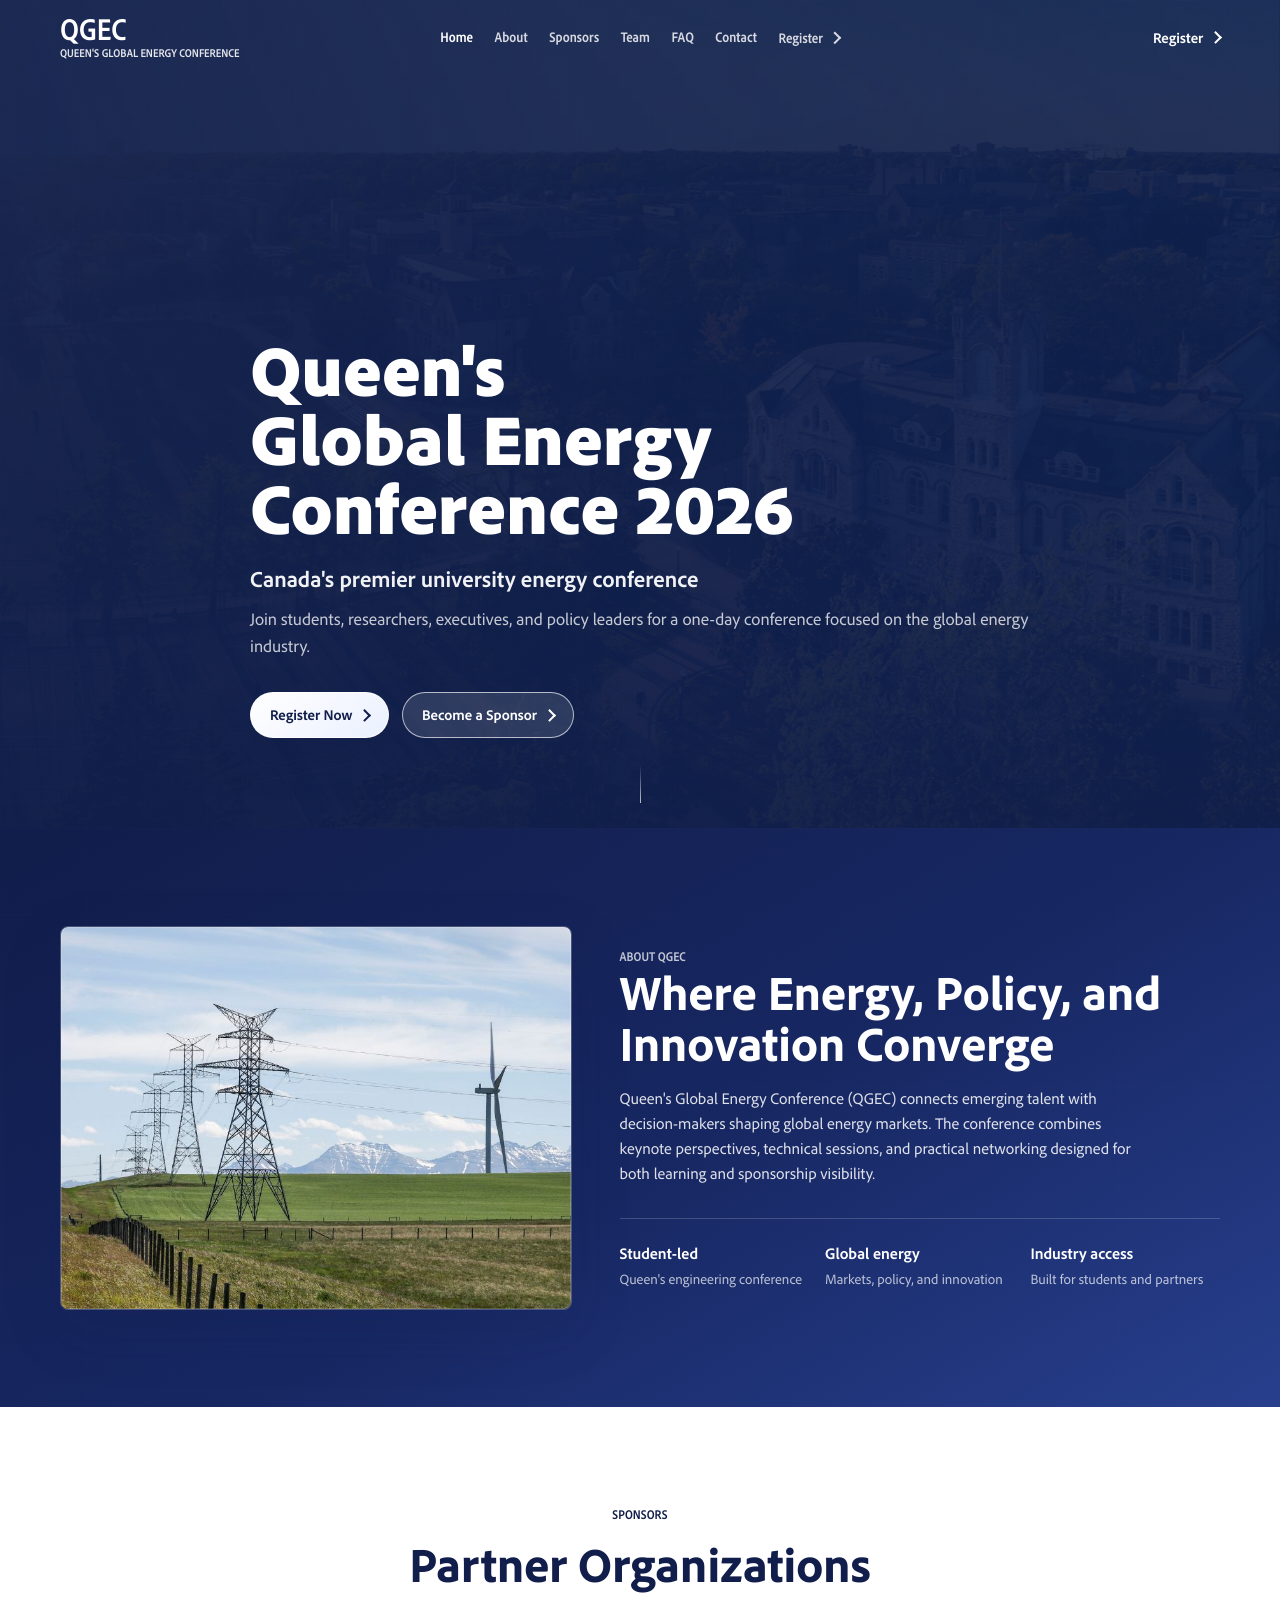
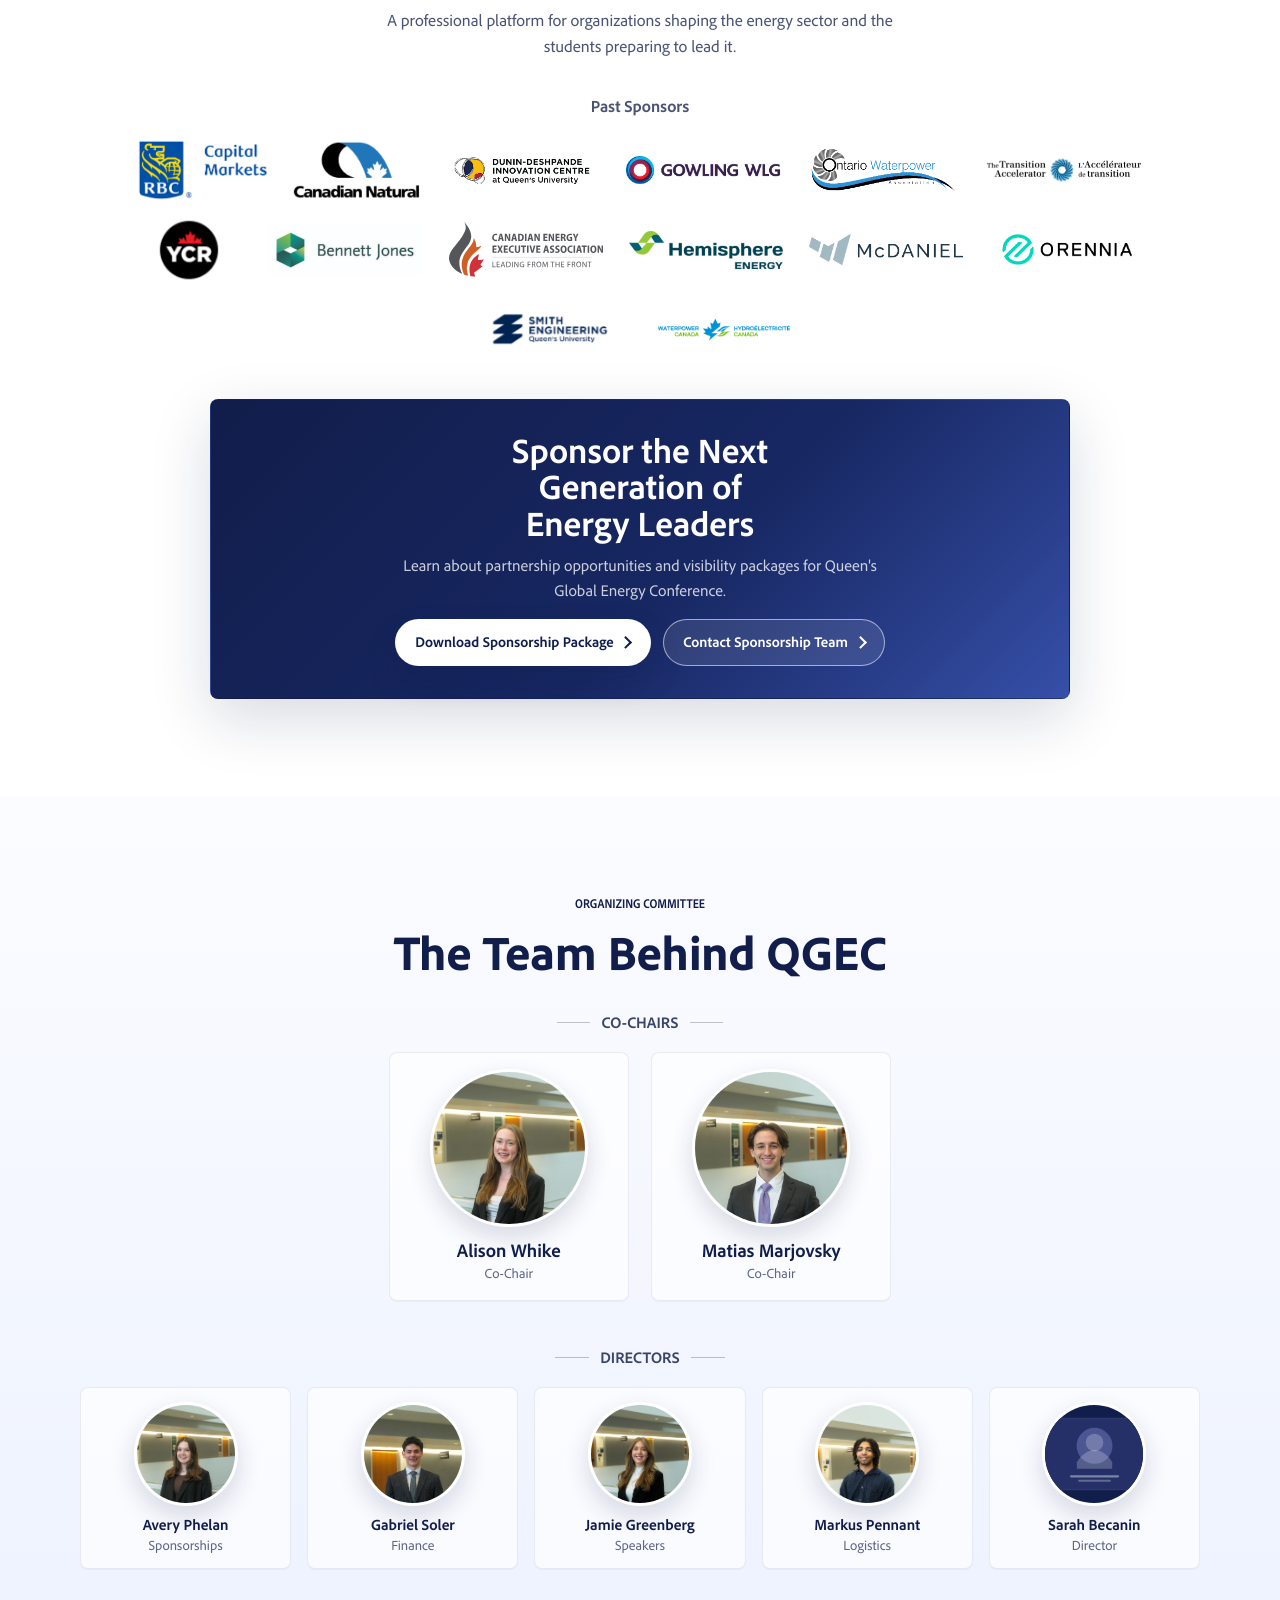
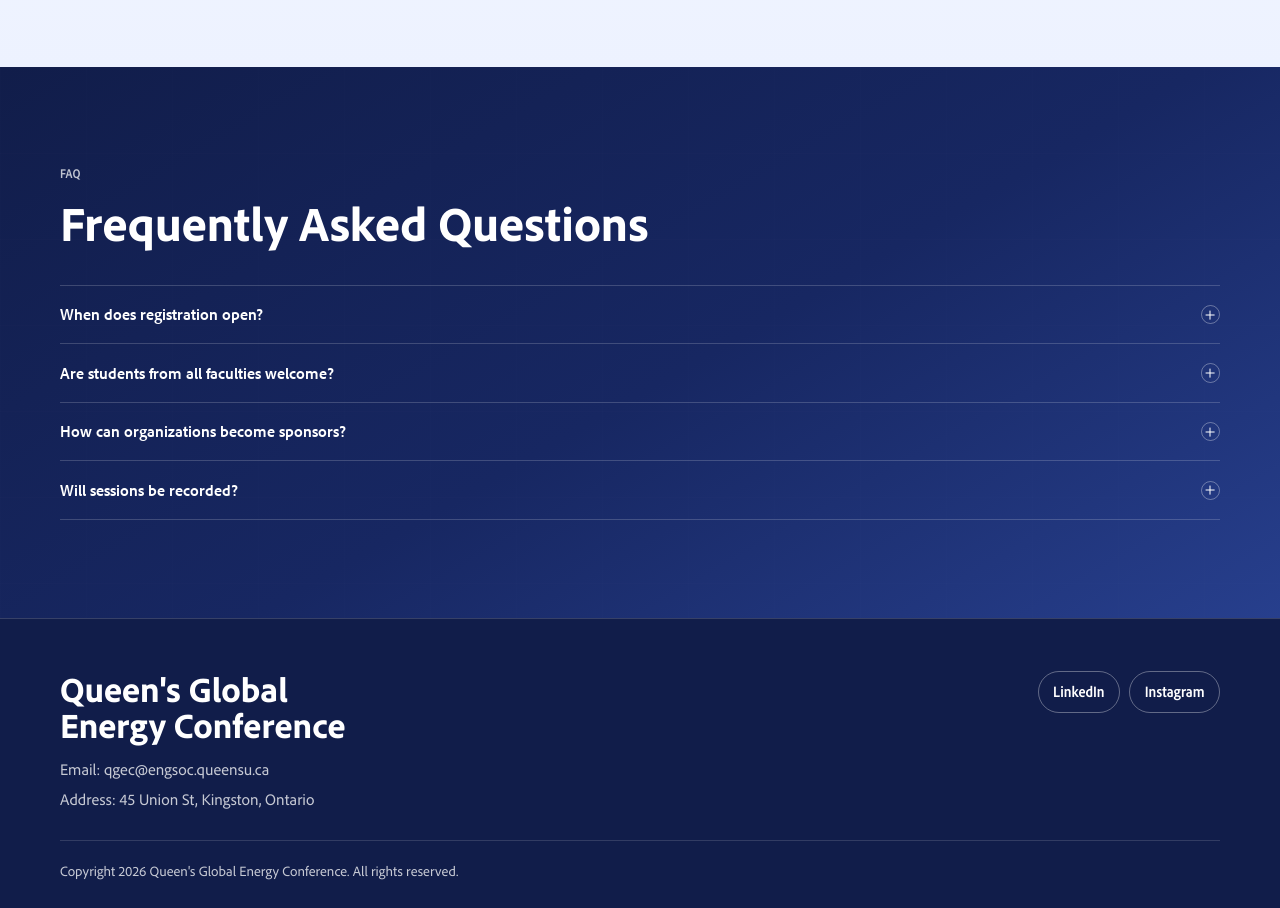
==== commit e1d4bfae: "hero updats" ====
--- a/index.html
+++ b/index.html
@@ -8,7 +8,7 @@
       content="Queen's Global Energy Conference website with conference details, speakers, agenda, and registration information."
     />
     <title>Queen's Global Energy Conference</title>
-    <link rel="preload" href="images/backroundsvgs/hero-energy-outline.svg" as="image" type="image/svg+xml" />
+    <link rel="preload" href="images/hero-image.png" as="image" type="image/png" />
     <link rel="stylesheet" href="styles.css" />
   </head>
   <body>
@@ -55,13 +55,15 @@
         <div class="hero-media" id="hero-media" aria-hidden="true"></div>
         <div class="hero-overlay" aria-hidden="true"></div>
         <div class="container hero-content">
-          <p class="hero-kicker">Queen's University</p>
-          <h1 id="hero-title">Queen's Global Energy Conference</h1>
+          <h1 id="hero-title">
+            <span class="hero-title-line hero-title-line-1">Queen's</span>
+            <span class="hero-title-line hero-title-line-2">Global Energy</span>
+            <span class="hero-title-line hero-title-line-3">Conference 2026</span>
+          </h1>
           <p id="hero-tagline" class="hero-tagline">A premier student-led gathering for the future of global energy.</p>
           <p id="hero-description" class="hero-description">
             Engage with leaders, policy makers, and innovators shaping the energy transition.
           </p>
-          <div id="hero-meta" class="hero-meta" aria-label="Conference details"></div>
           <div class="hero-actions">
             <a id="hero-register-link" class="button button-solid" href="#">Register Now</a>
             <a id="hero-sponsor-link" class="button button-outline" href="#">Become a Sponsor</a>
--- a/styles.css
+++ b/styles.css
@@ -151,7 +151,7 @@
 
 html {
   scroll-behavior: smooth;
-  scroll-padding-top: calc(var(--header-height) + 18px);
+  scroll-padding-top: 0;
 }
 
 body {
@@ -213,25 +213,20 @@
 }
 
 .site-header {
-  position: fixed;
+  position: absolute;
   inset: 0 0 auto;
   z-index: 1200;
   height: var(--header-height);
   color: var(--white);
-  background: linear-gradient(180deg, rgba(var(--navy-rgb), 0.62), rgba(var(--navy-rgb), 0));
-  border-bottom: 1px solid transparent;
-  transition:
-    background var(--ease-out),
-    border-color var(--ease-out),
-    box-shadow var(--ease-out);
-}
-
-.site-header.is-scrolled,
+  background: transparent;
+  border-bottom: 0;
+}
+
 .site-header.nav-open,
 .info-page .site-header {
   background: rgba(var(--navy-rgb), 0.94);
-  border-bottom-color: rgba(255, 255, 255, 0.16);
-  box-shadow: 0 10px 26px rgba(var(--navy-rgb), 0.18);
+  border-bottom: 0;
+  box-shadow: none;
 }
 
 .header-inner {
@@ -274,11 +269,12 @@
   transform: translate(-50%, -50%);
   display: flex;
   align-items: center;
-  gap: 0.25rem;
-  padding: 0.18rem;
-  border: 1px solid rgba(255, 255, 255, 0.14);
-  border-radius: 999px;
-  background: rgba(255, 255, 255, 0.08);
+  gap: 1.35rem;
+  padding: 0;
+  border: 0;
+  border-radius: 0;
+  background: transparent;
+  box-shadow: none;
 }
 
 .site-nav a {
@@ -286,18 +282,19 @@
   display: inline-flex;
   align-items: center;
   justify-content: center;
-  min-height: 2.25rem;
-  padding: 0.42rem 0.72rem;
-  border-radius: 999px;
+  min-height: auto;
+  padding: 0.2rem 0;
+  border-radius: 0;
   color: var(--white);
   font-family: var(--font-condensed);
   font-size: 0.92rem;
   font-weight: 700;
   letter-spacing: 0;
-  opacity: 0.86;
+  opacity: 0.82;
+  background: transparent;
+  box-shadow: none;
   transition:
     opacity var(--ease-out),
-    background var(--ease-out),
     color var(--ease-out);
 }
 
@@ -305,7 +302,7 @@
 .site-nav a:focus-visible,
 .site-nav a.is-active {
   opacity: 1;
-  background: rgba(255, 255, 255, 0.16);
+  background: transparent;
 }
 
 .button {
@@ -377,7 +374,6 @@
   border-color: rgba(var(--navy-rgb), 0.42);
 }
 
-.site-header .button-solid,
 .hero .button-solid {
   background: linear-gradient(145deg, #ffffff, #eaf0ff);
   color: var(--navy-950);
@@ -385,11 +381,29 @@
   box-shadow: 0 18px 40px rgba(var(--navy-rgb), 0.34);
 }
 
-.site-header .button-solid:hover,
-.site-header .button-solid:focus-visible,
 .hero .button-solid:hover,
 .hero .button-solid:focus-visible {
   background: var(--white);
+}
+
+.site-header .button-solid {
+  min-height: auto;
+  padding: 0.2rem 0;
+  border: 0;
+  border-radius: 0;
+  background: transparent;
+  color: var(--white);
+  box-shadow: none;
+}
+
+.site-header .button-solid:hover,
+.site-header .button-solid:focus-visible {
+  background: transparent;
+}
+
+.site-header .button:hover,
+.site-header .button:focus-visible {
+  transform: none;
 }
 
 .hero .button-outline,
@@ -462,9 +476,7 @@
   align-items: end;
   overflow: hidden;
   isolation: isolate;
-  background:
-    linear-gradient(110deg, rgba(var(--navy-rgb), 1) 0%, rgba(var(--navy-rgb), 0.96) 44%, rgba(54, 79, 168, 0.88) 100%),
-    var(--navy-950);
+  background: var(--navy-950);
 }
 
 .hero-media,
@@ -475,19 +487,19 @@
 
 .hero-media {
   z-index: -3;
-  background-image: url("images/backroundsvgs/hero-energy-outline.svg");
+  background-image: url("images/hero-image.png");
   background-repeat: no-repeat;
-  background-size: min(980px, 72%) auto;
-  background-position: right 3rem center;
-  opacity: 0.36;
+  background-size: cover;
+  background-position: center center;
+  opacity: 1;
   transform: translate3d(0, 0, 0);
 }
 
 .hero-overlay {
   z-index: -2;
   background:
-    linear-gradient(90deg, rgba(var(--navy-rgb), 0.98) 0%, rgba(var(--navy-rgb), 0.86) 44%, rgba(var(--navy-rgb), 0.4) 100%),
-    linear-gradient(180deg, rgba(var(--navy-rgb), 0.24), rgba(var(--navy-rgb), 0.9));
+    linear-gradient(90deg, rgba(var(--navy-rgb), 0.54) 0%, rgba(var(--navy-rgb), 0.32) 44%, rgba(var(--navy-rgb), 0.14) 100%),
+    linear-gradient(180deg, rgba(var(--navy-rgb), 0.04), rgba(var(--navy-rgb), 0.28));
 }
 
 .hero::before {
@@ -495,11 +507,9 @@
   position: absolute;
   inset: 0;
   z-index: -1;
-  background-image:
-    linear-gradient(rgba(255, 255, 255, 0.055) 1px, transparent 1px),
-    linear-gradient(90deg, rgba(255, 255, 255, 0.04) 1px, transparent 1px);
+  background-image: linear-gradient(90deg, rgba(255, 255, 255, 0.035) 1px, transparent 1px);
   background-size: 72px 72px;
-  opacity: 0.34;
+  opacity: 0.14;
   pointer-events: none;
 }
 
@@ -511,7 +521,7 @@
   bottom: 0;
   z-index: -1;
   height: 22vh;
-  background: linear-gradient(180deg, transparent, rgba(var(--navy-rgb), 0.34));
+  background: linear-gradient(180deg, transparent, rgba(var(--navy-rgb), 0.2));
   pointer-events: none;
 }
 
@@ -522,7 +532,6 @@
   padding: 9.6rem 0 5.6rem;
 }
 
-.hero-kicker,
 .eyebrow {
   margin: 0 0 0.8rem;
   font-family: var(--font-condensed);
@@ -532,20 +541,6 @@
   text-transform: uppercase;
 }
 
-.hero-kicker {
-  display: inline-flex;
-  align-items: center;
-  gap: 0.7rem;
-  color: rgba(255, 255, 255, 0.82);
-}
-
-.hero-kicker::before {
-  content: "";
-  width: 2.15rem;
-  height: 1px;
-  background: rgba(255, 255, 255, 0.62);
-}
-
 h1,
 h2,
 h3,
@@ -562,12 +557,38 @@
 }
 
 h1 {
-  max-width: 11ch;
   margin-bottom: 1.1rem;
   font-size: 4.55rem;
   font-weight: 900;
 }
 
+#hero-title {
+  display: grid;
+  gap: 0.04rem;
+  max-width: 52rem;
+  margin-bottom: 1.45rem;
+  font-size: 4.55rem;
+  font-weight: 900;
+  line-height: 0.94;
+}
+
+.hero-title-line {
+  display: block;
+  white-space: nowrap;
+}
+
+.hero-title-line-1 {
+  font-size: 1em;
+}
+
+.hero-title-line-2 {
+  font-size: 1em;
+}
+
+.hero-title-line-3 {
+  font-size: 1em;
+}
+
 h2 {
   font-size: 3.05rem;
   font-weight: 800;
@@ -584,46 +605,19 @@
 }
 
 .hero-tagline {
-  max-width: 42rem;
+  max-width: 38rem;
   margin: 0;
   color: rgba(255, 255, 255, 0.94);
-  font-size: 1.36rem;
-  font-weight: 500;
+  font-size: 1.42rem;
+  font-weight: 700;
   line-height: 1.35;
 }
 
 .hero-description {
-  max-width: 44rem;
-  margin: 0.95rem 0 0;
-  color: rgba(255, 255, 255, 0.8);
-  font-size: 1.04rem;
-}
-
-.hero-meta {
-  display: flex;
-  flex-wrap: wrap;
-  gap: 0.85rem 1.35rem;
-  margin-top: 1.55rem;
-}
-
-.hero-meta-item {
-  display: grid;
-  gap: 0.12rem;
-  padding-left: 0.85rem;
-  border-left: 1px solid rgba(255, 255, 255, 0.34);
-}
-
-.hero-meta-label {
-  color: rgba(255, 255, 255, 0.62);
-  font-size: 0.76rem;
-  font-weight: 700;
-  text-transform: uppercase;
-}
-
-.hero-meta-value {
-  color: var(--white);
-  font-size: 0.98rem;
-  font-weight: 700;
+  max-width: 50rem;
+  margin: 0.72rem 0 0;
+  color: rgba(255, 255, 255, 0.76);
+  font-size: 1.08rem;
 }
 
 .hero-actions {
@@ -1522,11 +1516,16 @@
   }
 
   .hero-media {
-    background-size: min(860px, 74%) auto;
-    background-position: right -2rem center;
+    background-size: cover;
+    background-position: center center;
   }
 
   h1 {
+    font-size: 4.05rem;
+  }
+
+  #hero-title {
+    max-width: 48rem;
     font-size: 4.05rem;
   }
 
@@ -1602,12 +1601,17 @@
   }
 
   .hero-media {
-    background-size: 720px auto;
-    background-position: right -12rem center;
-    opacity: 0.34;
+    background-size: cover;
+    background-position: 72% center;
+    opacity: 1;
   }
 
   h1 {
+    font-size: 3.45rem;
+  }
+
+  #hero-title {
+    max-width: 41rem;
     font-size: 3.45rem;
   }
 
@@ -1687,8 +1691,13 @@
   }
 
   h1 {
-    max-width: 10ch;
     font-size: 2.86rem;
+  }
+
+  #hero-title {
+    max-width: 100%;
+    font-size: 3.12rem;
+    gap: 0.08rem;
   }
 
   h2 {
@@ -1704,9 +1713,9 @@
   }
 
   .hero-media {
-    background-size: 680px auto;
-    background-position: right -16rem top 7rem;
-    opacity: 0.36;
+    background-size: cover;
+    background-position: right center;
+    opacity: 1;
   }
 
   .hero-content {
@@ -1715,17 +1724,7 @@
   }
 
   .hero-description {
-    font-size: 1rem;
-  }
-
-  .hero-meta {
-    display: grid;
-    grid-template-columns: repeat(3, minmax(0, 1fr));
-    gap: 0.75rem;
-  }
-
-  .hero-meta-item {
-    padding-left: 0.68rem;
+    font-size: 1.08rem;
   }
 
   .hero-actions,
@@ -1846,15 +1845,15 @@
   }
 
   .hero-media {
-    background-size: 680px auto;
-    background-position: right -18.5rem top 7.8rem;
-    opacity: 0.4;
+    background-size: cover;
+    background-position: right center;
+    opacity: 1;
   }
 
   .hero-overlay {
     background:
-      linear-gradient(90deg, rgba(var(--navy-rgb), 0.98), rgba(var(--navy-rgb), 0.72)),
-      linear-gradient(180deg, rgba(var(--navy-rgb), 0.12), rgba(var(--navy-rgb), 0.86));
+      linear-gradient(90deg, rgba(var(--navy-rgb), 0.7), rgba(var(--navy-rgb), 0.38)),
+      linear-gradient(180deg, rgba(var(--navy-rgb), 0.02), rgba(var(--navy-rgb), 0.42));
   }
 
   .hero-content {
@@ -1862,13 +1861,13 @@
     padding-bottom: 4.2rem;
   }
 
-  .hero-kicker {
-    font-size: 0.78rem;
-  }
-
   h1 {
-    max-width: 11ch;
     font-size: 2.42rem;
+  }
+
+  #hero-title {
+    font-size: 2.72rem;
+    margin-bottom: 1.1rem;
   }
 
   h2 {
@@ -1876,11 +1875,12 @@
   }
 
   .hero-tagline {
-    font-size: 1.08rem;
-  }
-
-  .hero-meta {
-    grid-template-columns: 1fr;
+    font-size: 1.12rem;
+  }
+
+  .hero-description {
+    font-size: 1.04rem;
+    line-height: 1.55;
   }
 
   .hero-actions {
@@ -1975,6 +1975,20 @@
 
   .scroll-cue {
     display: none;
+  }
+}
+
+@media (max-width: 420px) {
+  #hero-title {
+    font-size: 2.46rem;
+  }
+
+  .hero-tagline {
+    font-size: 1.06rem;
+  }
+
+  .hero-description {
+    font-size: 1rem;
   }
 }
 
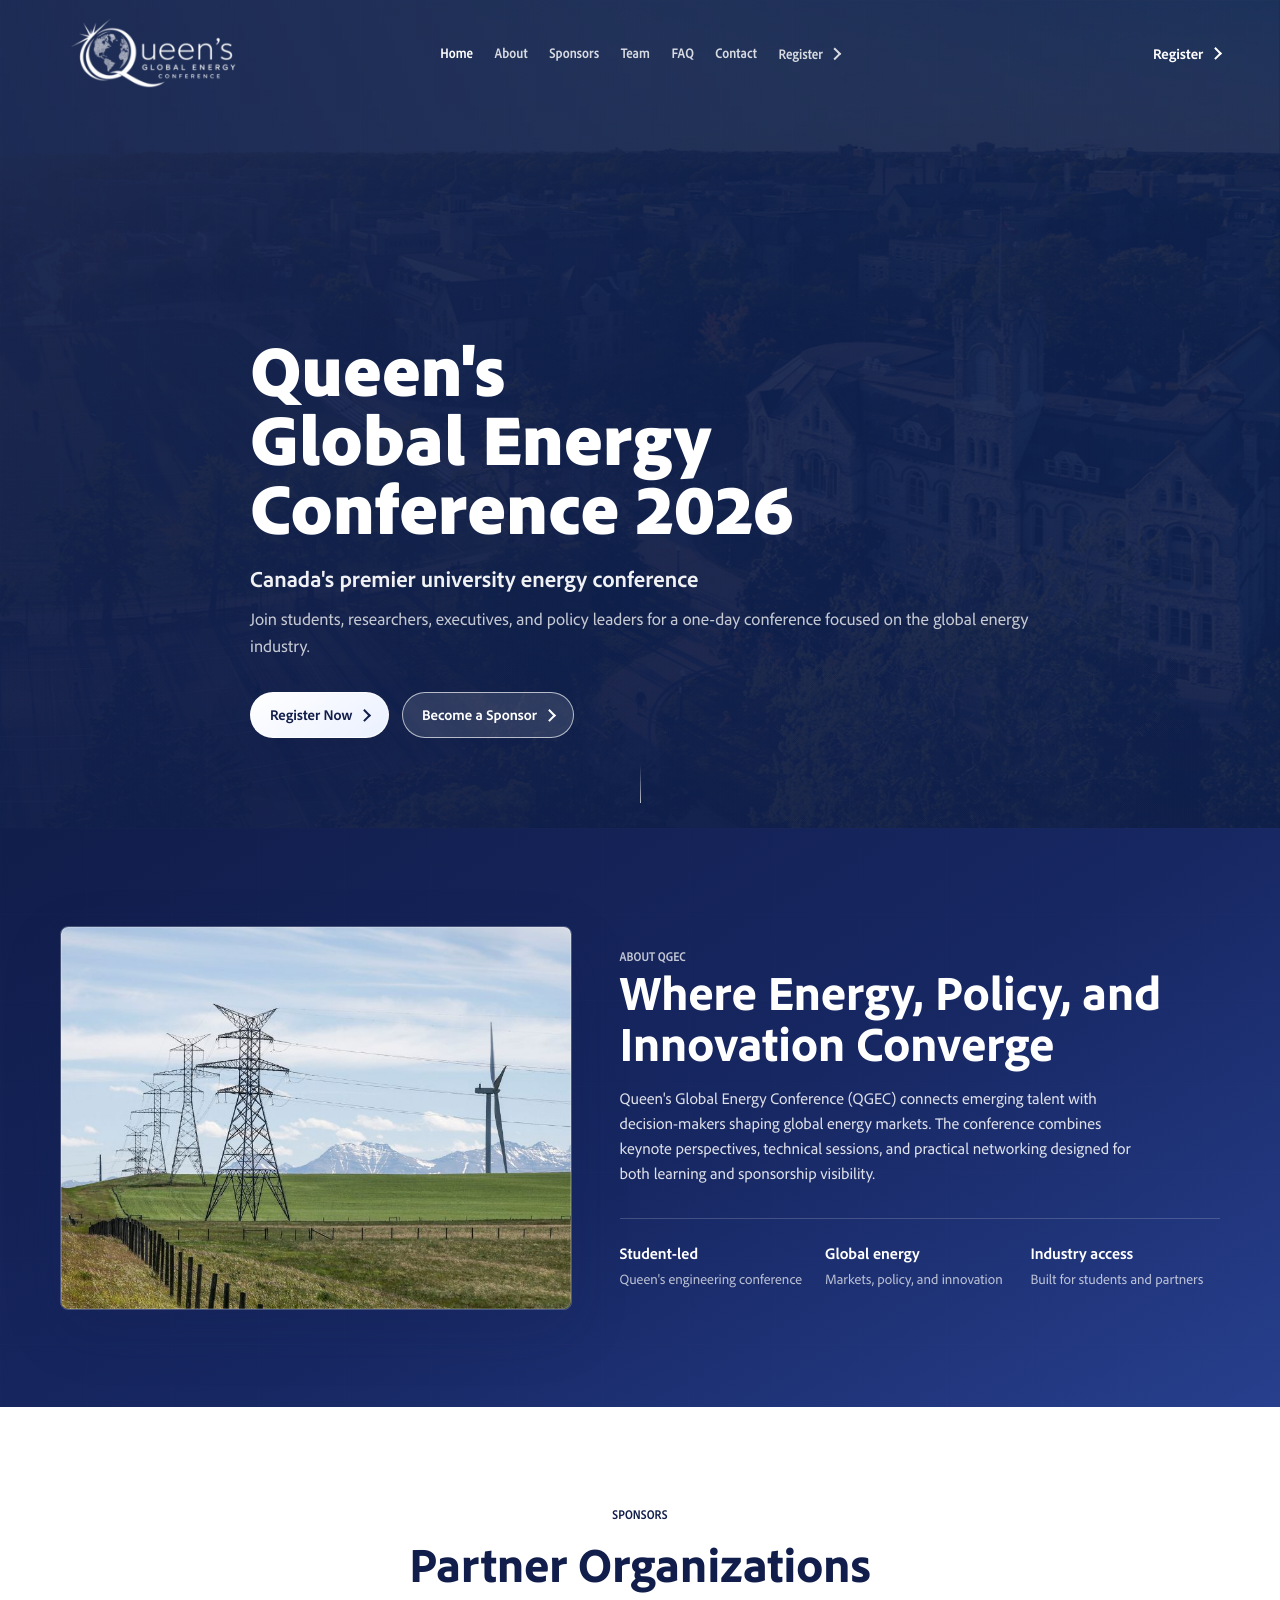
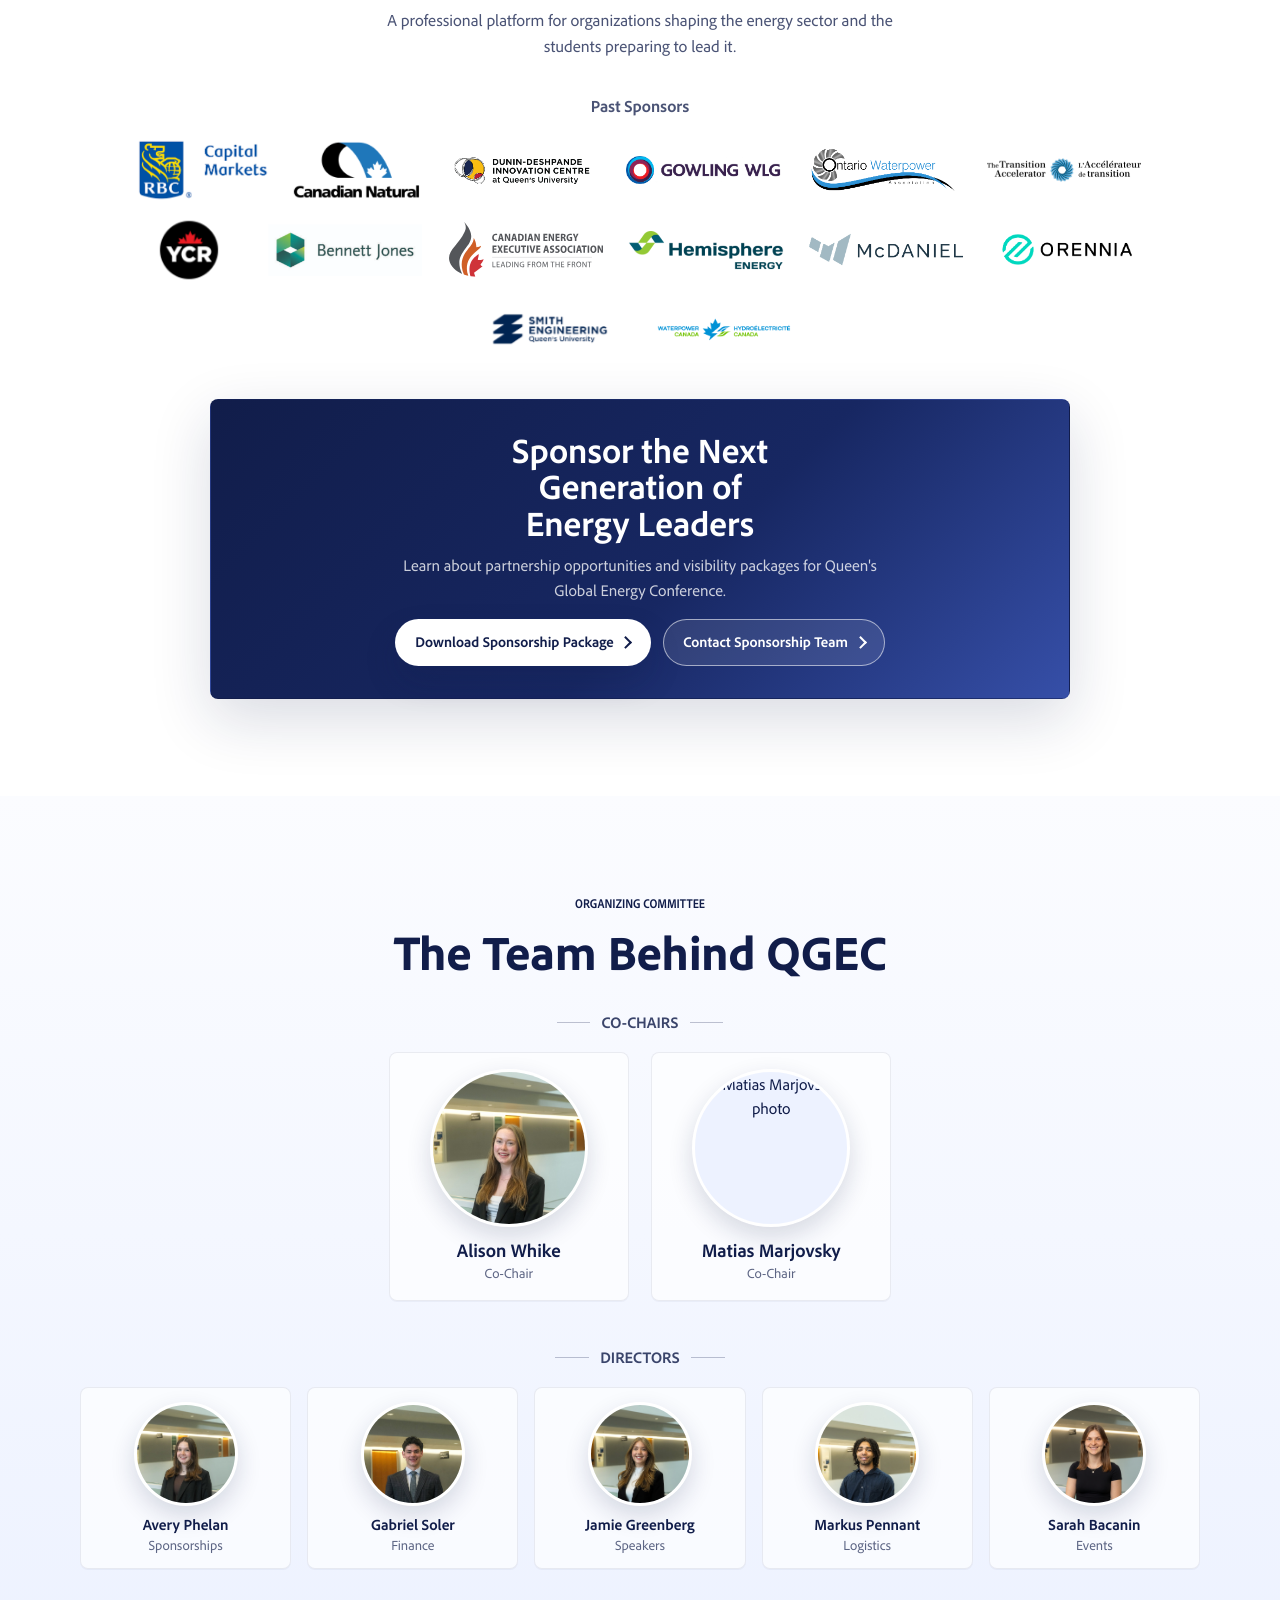
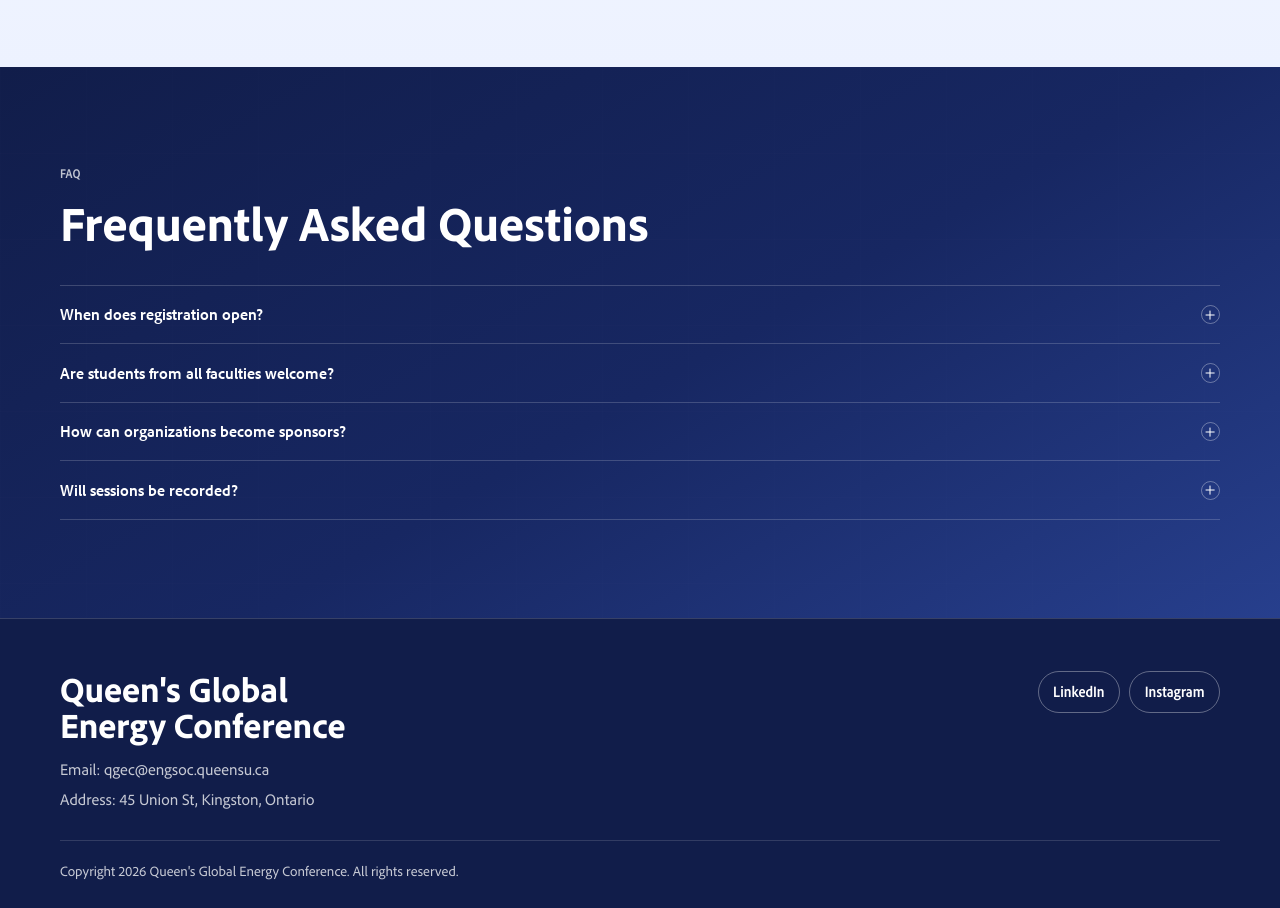
==== commit 30cc56b8: "new logo, matias headshot" ====
--- a/index.html
+++ b/index.html
@@ -10,6 +10,7 @@
     <title>Queen's Global Energy Conference</title>
     <link rel="preload" href="images/hero-image.png" as="image" type="image/png" />
     <link rel="stylesheet" href="styles.css" />
+    <!-- <link rel="icon" type="image/x-icon" href="/images/favicon.ico"> -->
   </head>
   <body>
     <a class="skip-link" href="#main-content">Skip to main content</a>
@@ -17,8 +18,7 @@
     <header class="site-header" id="top">
       <div class="container header-inner">
         <a class="brand" href="#home" aria-label="Queen's Global Energy Conference home">
-          <span class="brand-mark">QGEC</span>
-          <span class="brand-subtitle">Queen's Global Energy Conference</span>
+          <img class="brand-logo" src="qgec-blue.svg" alt="Queen's Global Energy Conference" />
         </a>
 
         <button
@@ -211,4 +211,4 @@
 
     <script src="script.js"></script>
   </body>
-</html>
+</html>
--- a/styles.css
+++ b/styles.css
@@ -134,7 +134,7 @@
   --surface-strong: #edf2ff;
   --line: rgba(var(--navy-rgb), 0.14);
   --container: min(1160px, calc(100% - 48px));
-  --header-height: 76px;
+  --header-height: 108px;
   --radius-sm: 6px;
   --radius-md: 8px;
   --radius-lg: 8px;
@@ -245,21 +245,13 @@
   min-width: max-content;
 }
 
-.brand-mark {
-  font-family: var(--font-condensed);
-  font-size: 2rem;
-  line-height: 0.9;
-  font-weight: 700;
-  letter-spacing: 0;
-}
-
-.brand-subtitle {
-  font-family: var(--font-condensed);
-  font-size: 0.75rem;
-  font-weight: 700;
-  letter-spacing: 0;
-  text-transform: uppercase;
-  opacity: 0.88;
+.brand-logo {
+  display: block;
+  height: 96px;
+  width: auto;
+  max-width: 360px;
+  object-fit: contain;
+  filter: brightness(0) invert(1);
 }
 
 .site-nav {
@@ -498,8 +490,8 @@
 .hero-overlay {
   z-index: -2;
   background:
-    linear-gradient(90deg, rgba(var(--navy-rgb), 0.54) 0%, rgba(var(--navy-rgb), 0.32) 44%, rgba(var(--navy-rgb), 0.14) 100%),
-    linear-gradient(180deg, rgba(var(--navy-rgb), 0.04), rgba(var(--navy-rgb), 0.28));
+    linear-gradient(90deg, rgba(var(--navy-rgb), 0.46) 0%, rgba(var(--navy-rgb), 0.25) 44%, rgba(var(--navy-rgb), 0.08) 100%),
+    linear-gradient(180deg, rgba(var(--navy-rgb), 0.02), rgba(var(--navy-rgb), 0.22));
 }
 
 .hero::before {
@@ -509,7 +501,7 @@
   z-index: -1;
   background-image: linear-gradient(90deg, rgba(255, 255, 255, 0.035) 1px, transparent 1px);
   background-size: 72px 72px;
-  opacity: 0.14;
+  opacity: 0.1;
   pointer-events: none;
 }
 
@@ -521,7 +513,7 @@
   bottom: 0;
   z-index: -1;
   height: 22vh;
-  background: linear-gradient(180deg, transparent, rgba(var(--navy-rgb), 0.2));
+  background: linear-gradient(180deg, transparent, rgba(var(--navy-rgb), 0.14));
   pointer-events: none;
 }
 
@@ -1536,7 +1528,7 @@
 
 @media (max-width: 1024px) {
   :root {
-    --header-height: 72px;
+    --header-height: 96px;
   }
 
   .header-inner {
@@ -1602,7 +1594,7 @@
 
   .hero-media {
     background-size: cover;
-    background-position: 72% center;
+    background-position: 58% center;
     opacity: 1;
   }
 
@@ -1674,12 +1666,8 @@
     --container: min(calc(100% - 32px), 680px);
   }
 
-  .brand-mark {
-    font-size: 1.75rem;
-  }
-
-  .brand-subtitle {
-    display: none;
+  .brand-logo {
+    height: 80px;
   }
 
   .section {
@@ -1714,7 +1702,7 @@
 
   .hero-media {
     background-size: cover;
-    background-position: right center;
+    background-position: 70% center;
     opacity: 1;
   }
 
@@ -1846,14 +1834,14 @@
 
   .hero-media {
     background-size: cover;
-    background-position: right center;
+    background-position: 74% center;
     opacity: 1;
   }
 
   .hero-overlay {
     background:
-      linear-gradient(90deg, rgba(var(--navy-rgb), 0.7), rgba(var(--navy-rgb), 0.38)),
-      linear-gradient(180deg, rgba(var(--navy-rgb), 0.02), rgba(var(--navy-rgb), 0.42));
+      linear-gradient(90deg, rgba(var(--navy-rgb), 0.52), rgba(var(--navy-rgb), 0.2)),
+      linear-gradient(180deg, rgba(var(--navy-rgb), 0), rgba(var(--navy-rgb), 0.26));
   }
 
   .hero-content {
@@ -2008,4 +1996,4 @@
     opacity: 1 !important;
     transform: none !important;
   }
-}
+}
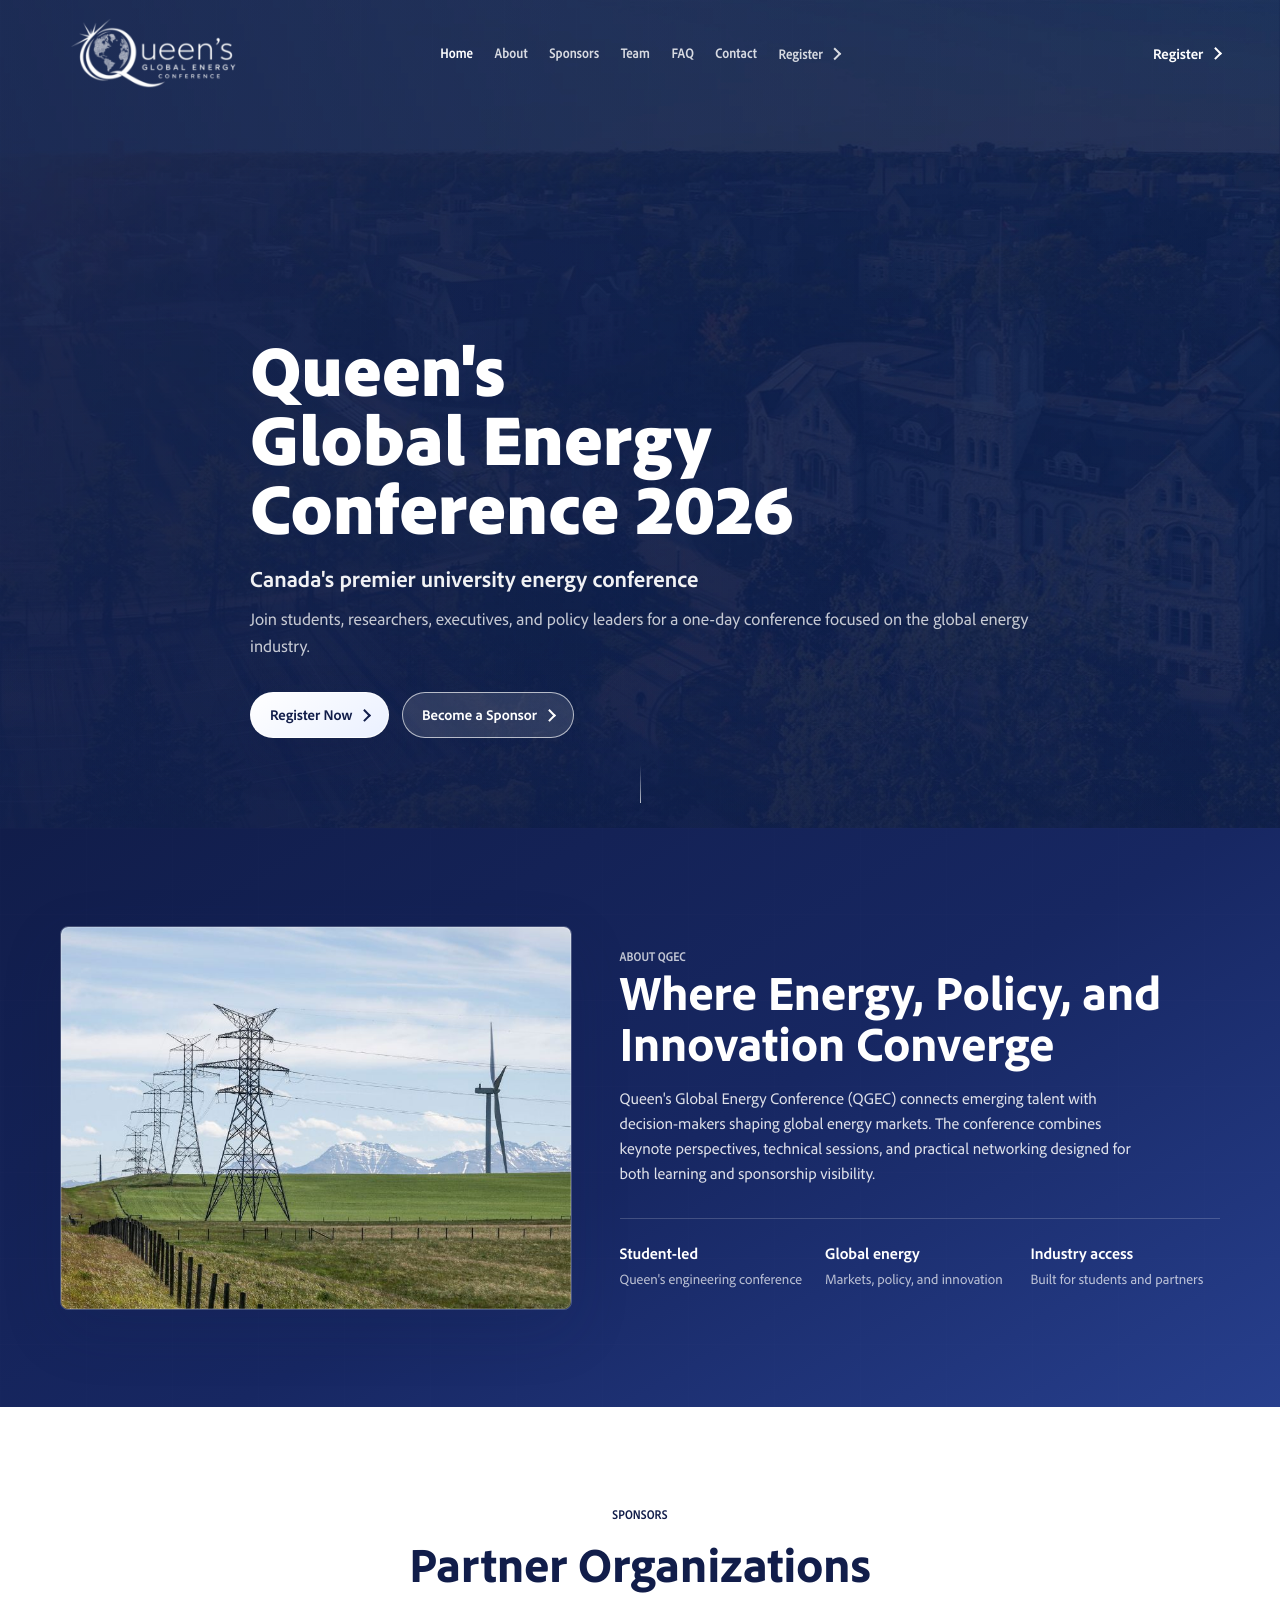
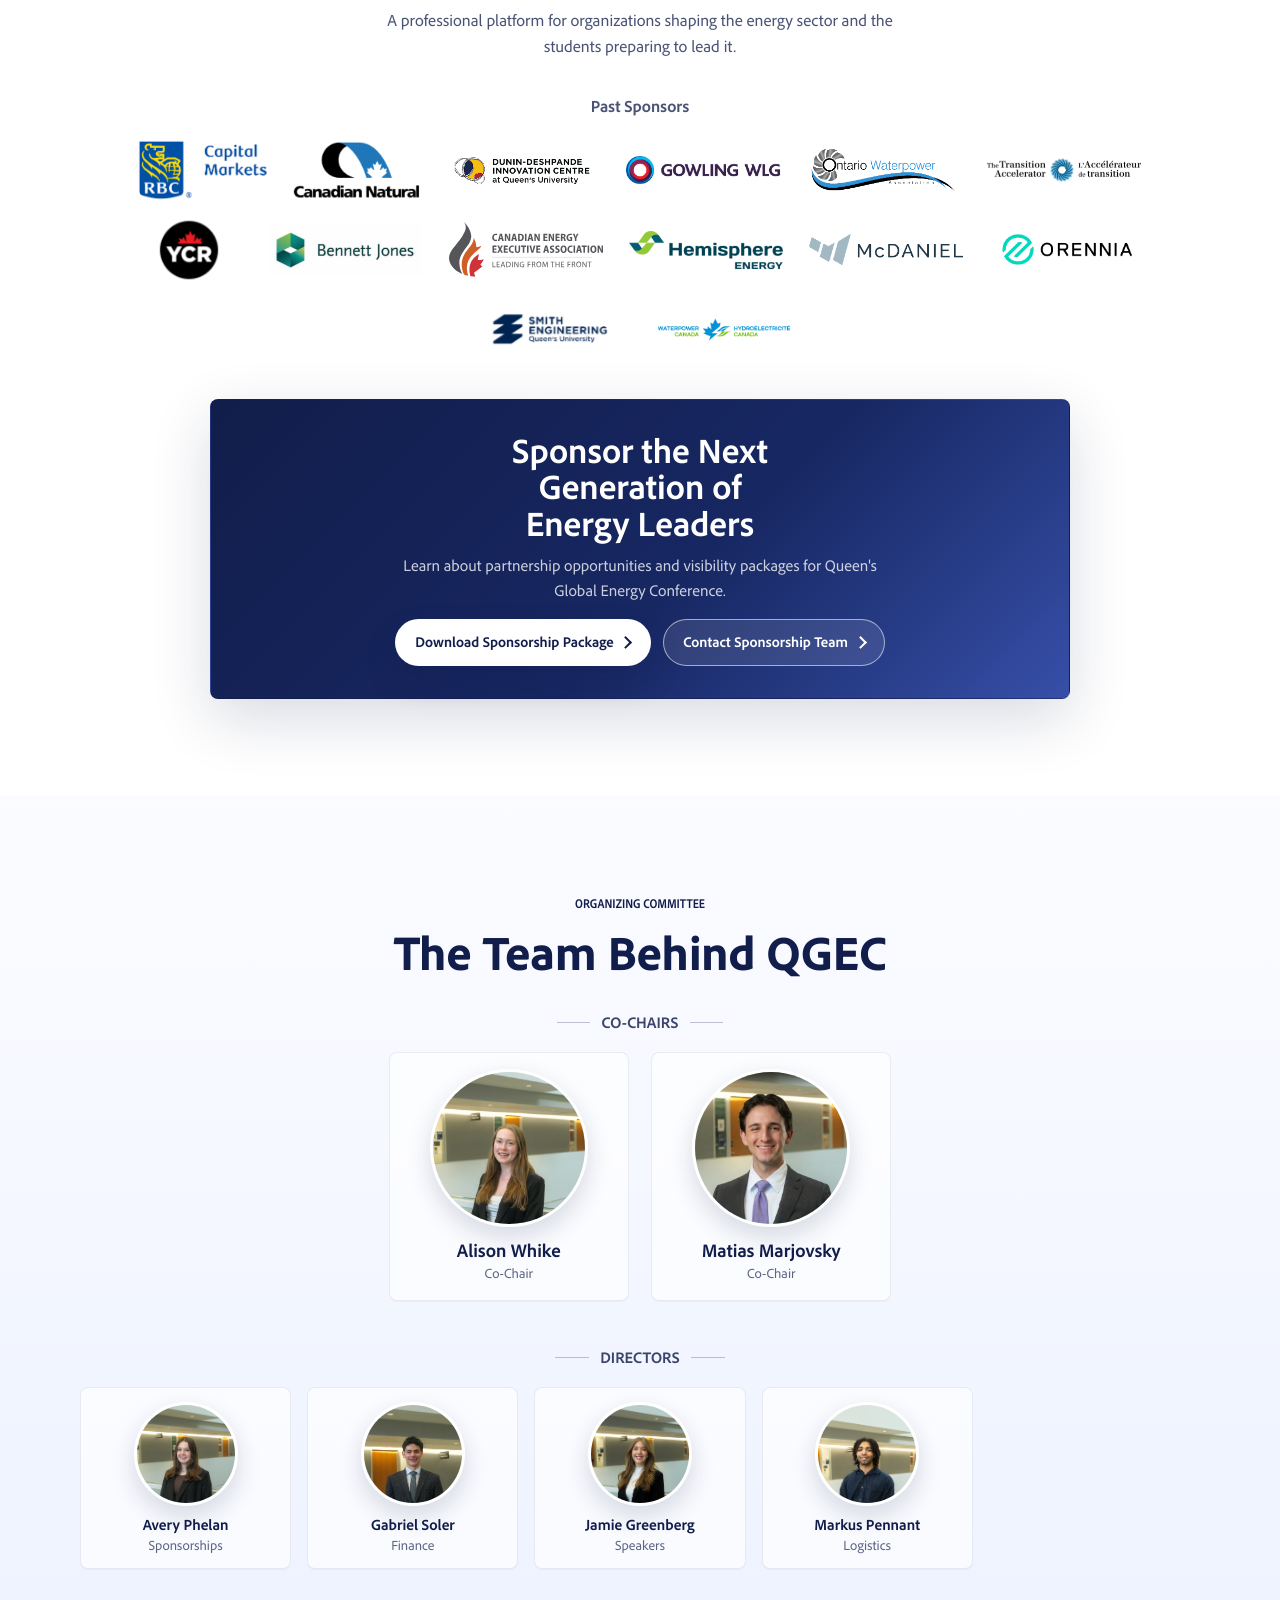
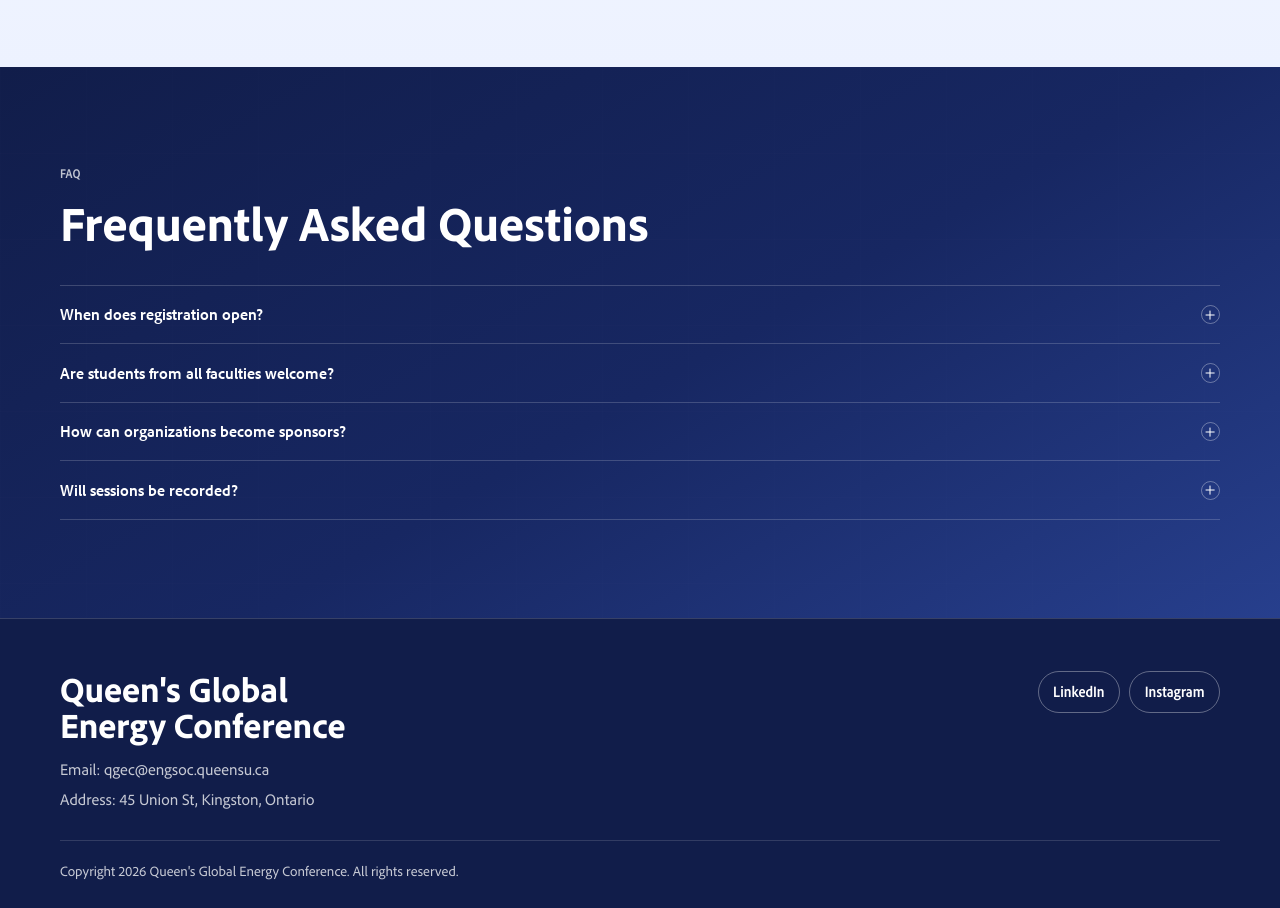
==== commit 5f75f7aa: "Improved image compression" ====
--- a/index.html
+++ b/index.html
@@ -8,7 +8,7 @@
       content="Queen's Global Energy Conference website with conference details, speakers, agenda, and registration information."
     />
     <title>Queen's Global Energy Conference</title>
-    <link rel="preload" href="images/hero-image.png" as="image" type="image/png" />
+    <link rel="preload" href="images/hero-image-opt.jpg" as="image" type="image/jpeg" />
     <link rel="stylesheet" href="styles.css" />
     <!-- <link rel="icon" type="image/x-icon" href="/images/favicon.ico"> -->
   </head>
--- a/styles.css
+++ b/styles.css
@@ -479,7 +479,7 @@
 
 .hero-media {
   z-index: -3;
-  background-image: url("images/hero-image.png");
+  background-image: url("images/hero-image-opt.jpg");
   background-repeat: no-repeat;
   background-size: cover;
   background-position: center center;
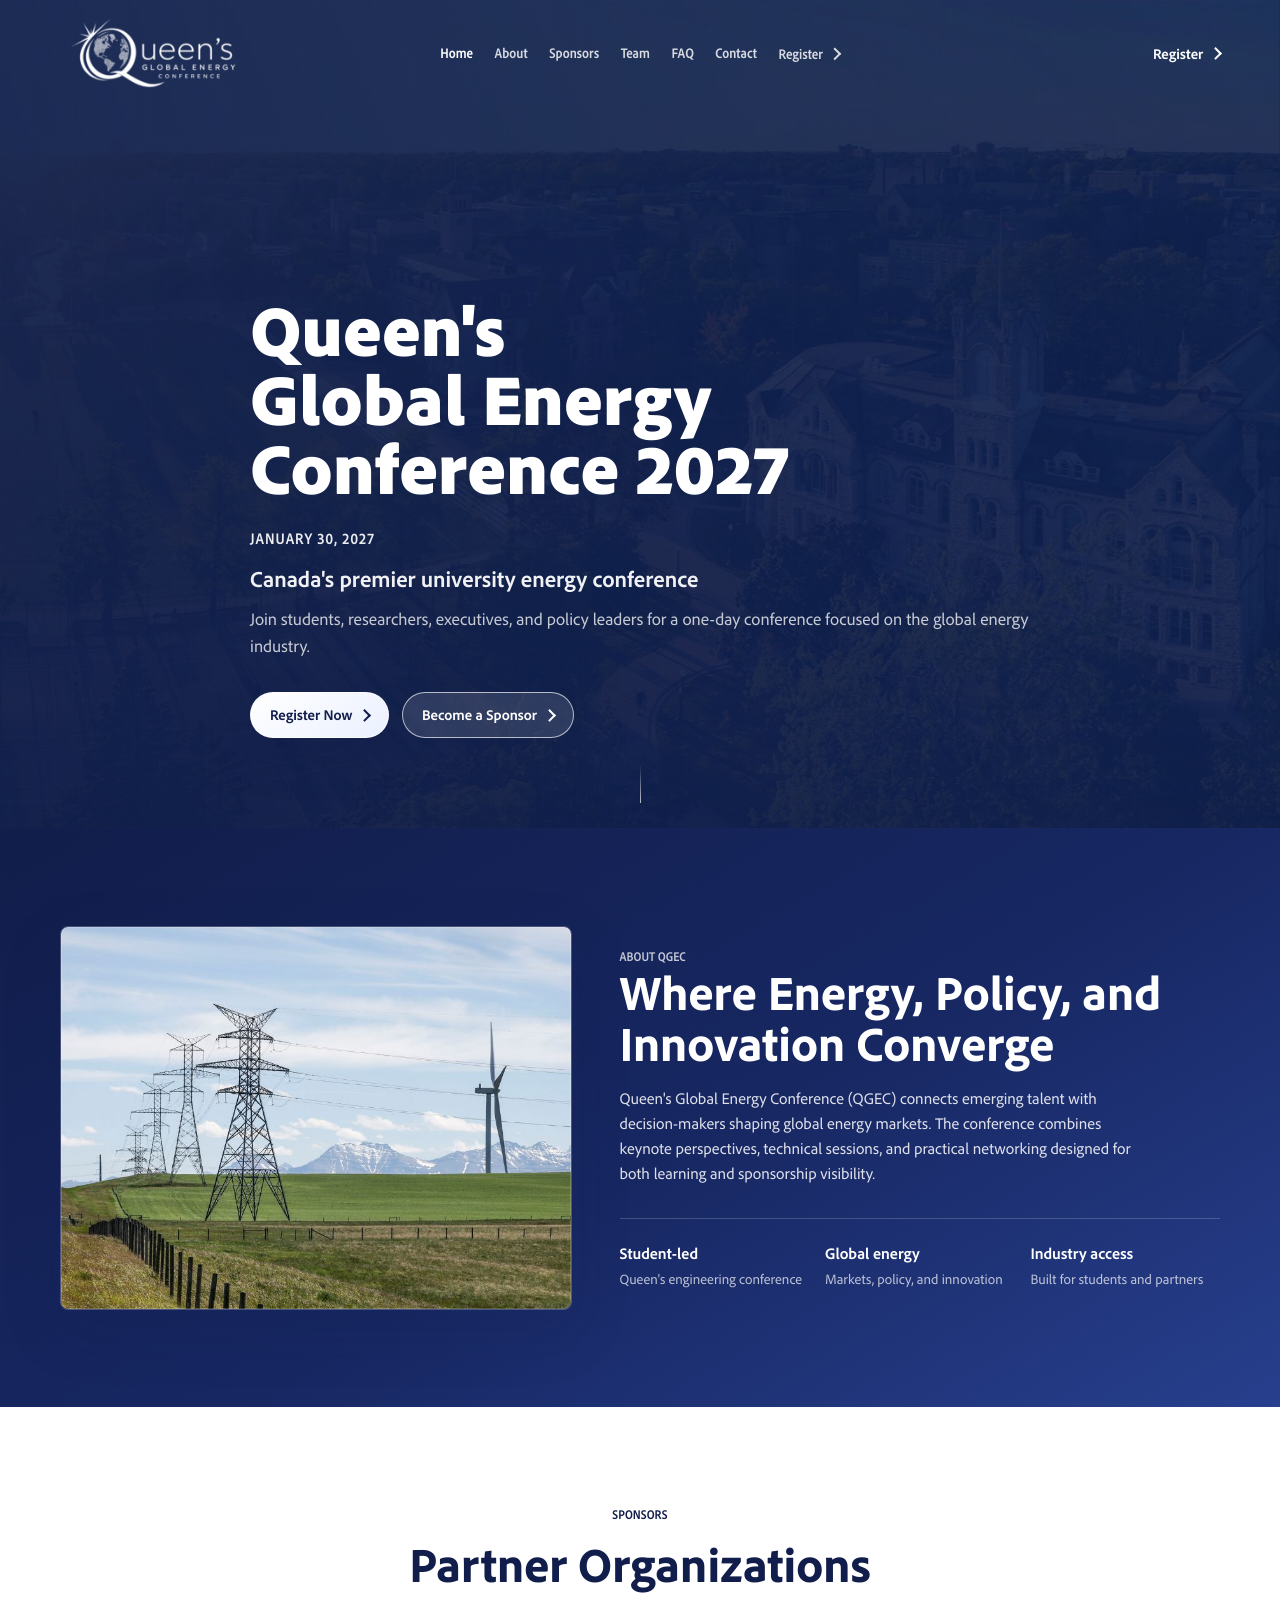
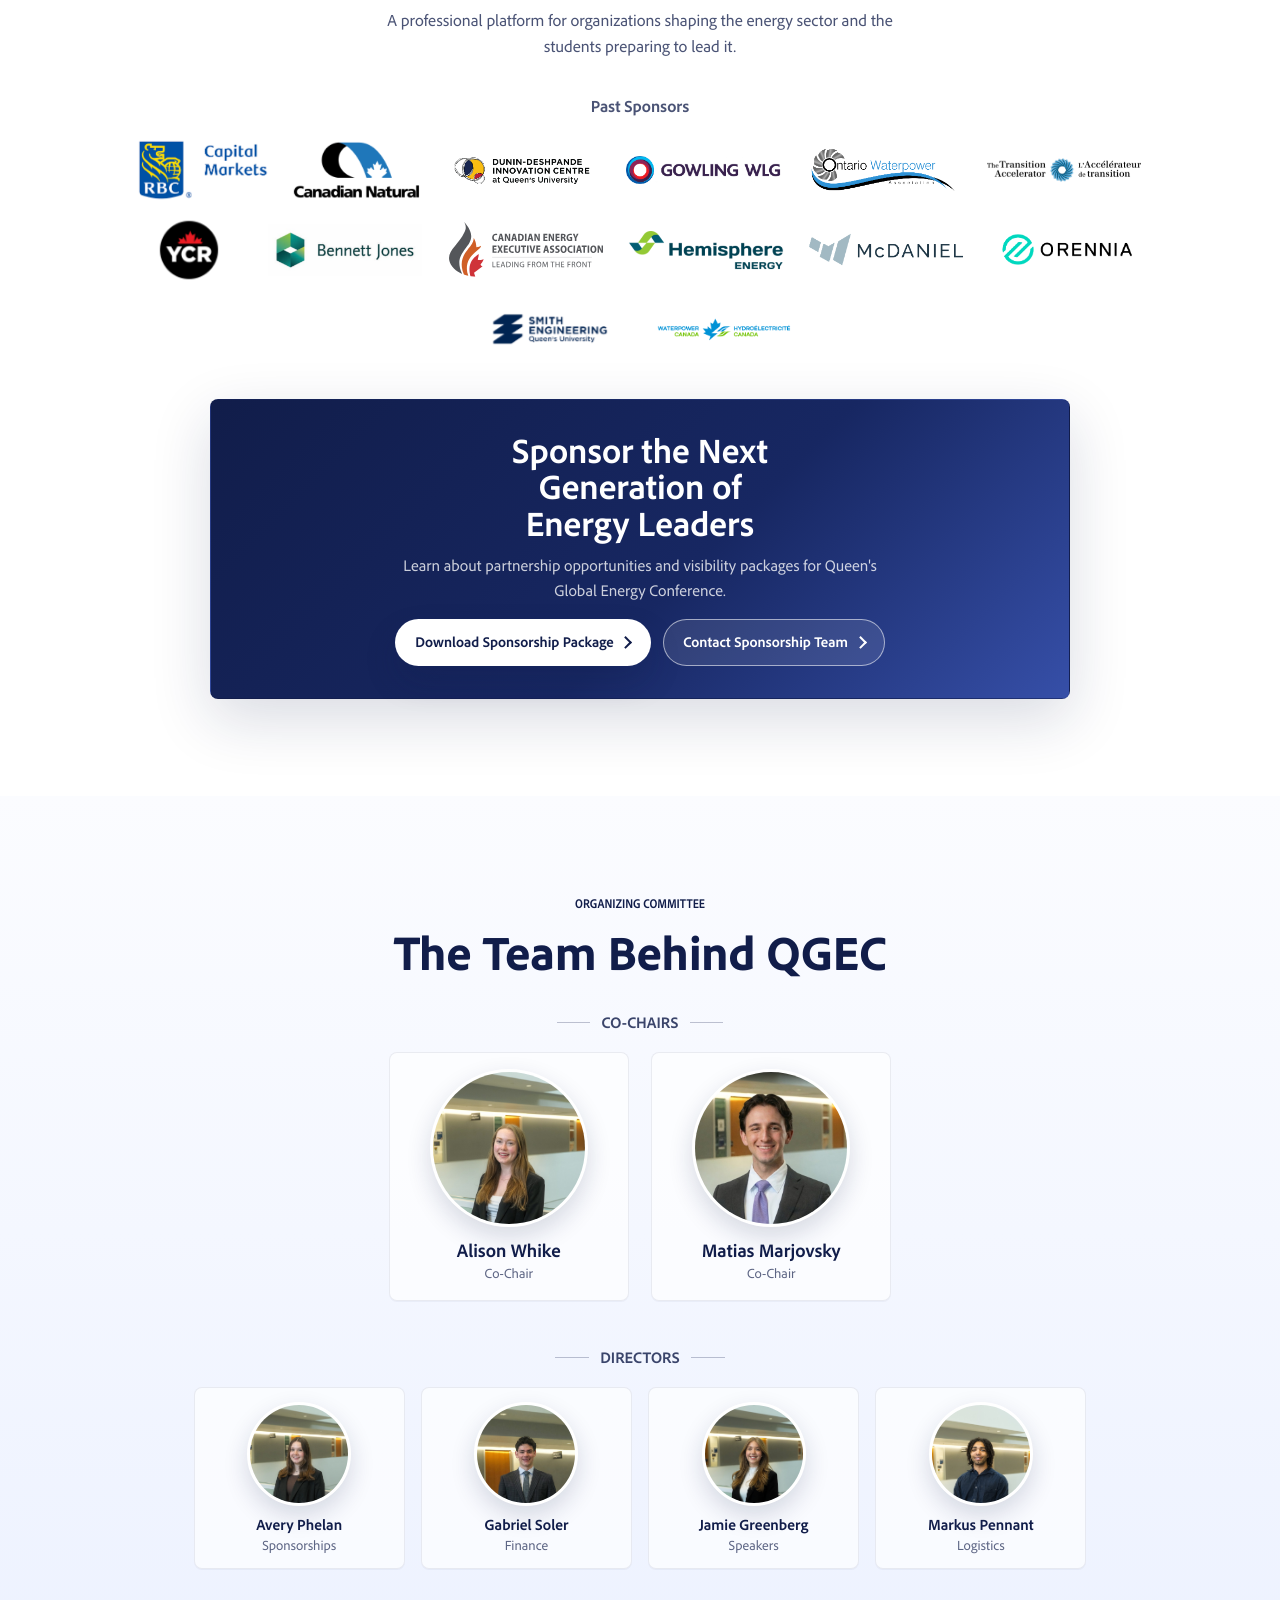
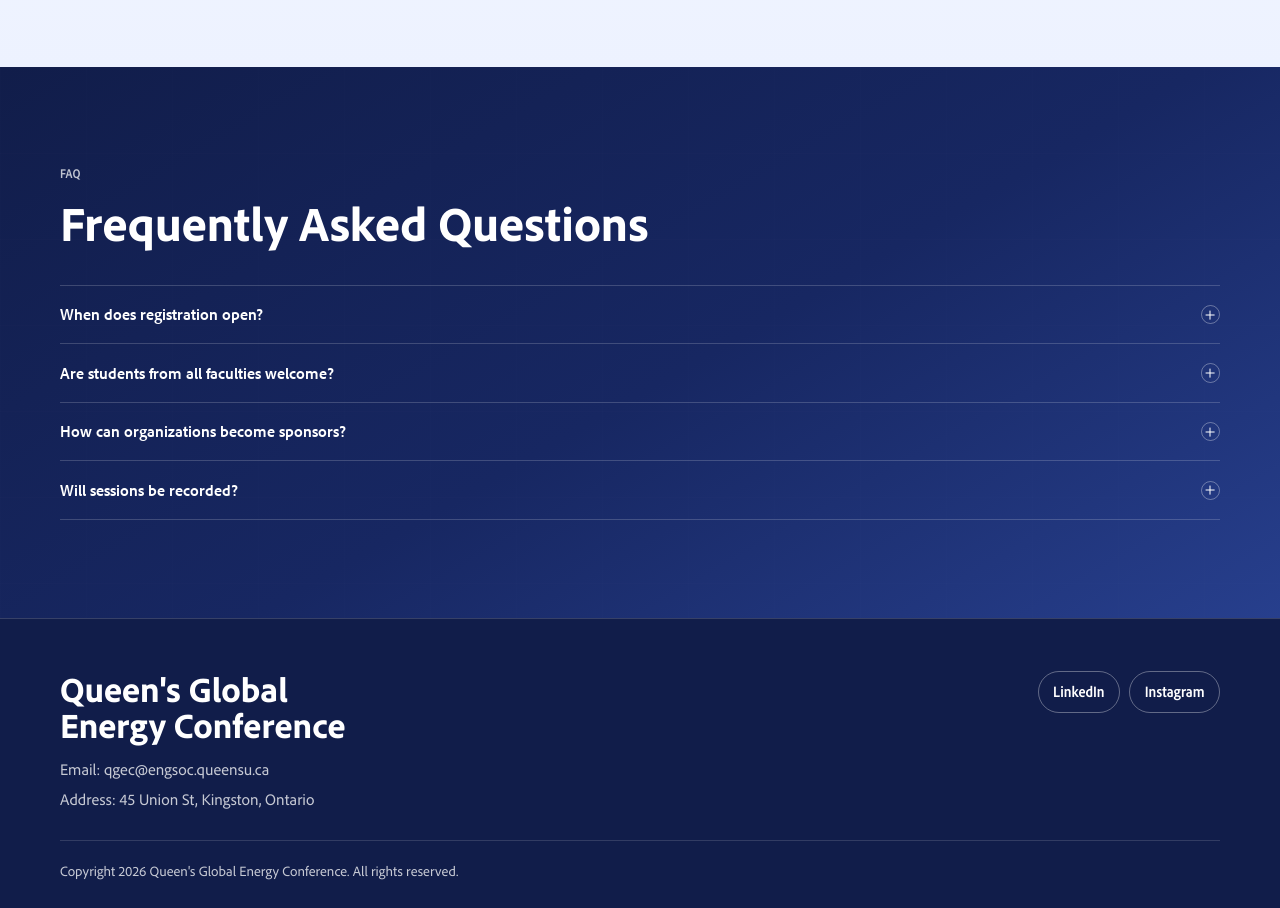
==== commit 3006495e: "spons package, conf date, directors card centered" ====
--- a/index.html
+++ b/index.html
@@ -58,8 +58,9 @@
           <h1 id="hero-title">
             <span class="hero-title-line hero-title-line-1">Queen's</span>
             <span class="hero-title-line hero-title-line-2">Global Energy</span>
-            <span class="hero-title-line hero-title-line-3">Conference 2026</span>
+            <span class="hero-title-line hero-title-line-3">Conference 2027</span>
           </h1>
+          <p id="hero-date" class="hero-date">January 30, 2027</p>
           <p id="hero-tagline" class="hero-tagline">A premier student-led gathering for the future of global energy.</p>
           <p id="hero-description" class="hero-description">
             Engage with leaders, policy makers, and innovators shaping the energy transition.
@@ -132,7 +133,13 @@
               Learn about partnership opportunities and visibility packages for Queen's Global Energy Conference.
             </p>
             <div class="sponsor-actions">
-              <a id="prospectus-link" class="button button-solid" href="#">Download Sponsorship Package</a>
+              <a
+                id="prospectus-link"
+                class="button button-solid"
+                href="QGEC-Sponsorship-Package.pdf"
+                download="QGEC-Sponsorship-Package.pdf"
+                >Download Sponsorship Package</a
+              >
               <a id="sponsor-link" class="button button-outline" href="#">Contact Sponsorship Team</a>
             </div>
           </aside>
--- a/styles.css
+++ b/styles.css
@@ -596,6 +596,16 @@
   font-weight: 700;
 }
 
+.hero-date {
+  margin: 0 0 0.9rem;
+  color: rgba(255, 255, 255, 0.92);
+  font-family: var(--font-condensed);
+  font-size: 1.02rem;
+  font-weight: 700;
+  letter-spacing: 0.06em;
+  text-transform: uppercase;
+}
+
 .hero-tagline {
   max-width: 38rem;
   margin: 0;
@@ -930,10 +940,19 @@
 }
 
 .directors-grid {
-  display: grid;
-  grid-template-columns: repeat(5, minmax(0, 1fr));
-  gap: 1rem;
+  --directors-gap: 1rem;
+  --directors-per-row: 5;
+  display: flex;
+  flex-wrap: wrap;
+  justify-content: center;
+  gap: var(--directors-gap);
   width: min(1120px, 100%);
+}
+
+/* Cards keep their five-across size, so any count stays centered in the row. */
+.directors-grid > * {
+  flex: 0 1
+    calc((100% - (var(--directors-per-row) - 1) * var(--directors-gap)) / var(--directors-per-row));
 }
 
 .team-person {
@@ -1631,8 +1650,7 @@
   }
 
   .directors-grid {
-    grid-template-columns: repeat(5, minmax(0, 1fr));
-    gap: 0.65rem;
+    --directors-gap: 0.65rem;
   }
 
   .team-photo-director {
@@ -1760,8 +1778,7 @@
   }
 
   .directors-grid {
-    grid-template-columns: repeat(5, minmax(0, 1fr));
-    gap: 0.34rem;
+    --directors-gap: 0.34rem;
     width: 100%;
   }
 
@@ -1860,6 +1877,11 @@
 
   h2 {
     font-size: 1.88rem;
+  }
+
+  .hero-date {
+    margin-bottom: 0.7rem;
+    font-size: 0.92rem;
   }
 
   .hero-tagline {
@@ -1902,9 +1924,8 @@
   }
 
   .directors-grid {
-    grid-template-columns: repeat(5, minmax(0, 1fr));
+    --directors-gap: 0.18rem;
     width: 100%;
-    gap: 0.18rem;
   }
 
   .cochair-person {
@@ -1969,6 +1990,10 @@
 @media (max-width: 420px) {
   #hero-title {
     font-size: 2.46rem;
+  }
+
+  .hero-date {
+    font-size: 0.86rem;
   }
 
   .hero-tagline {
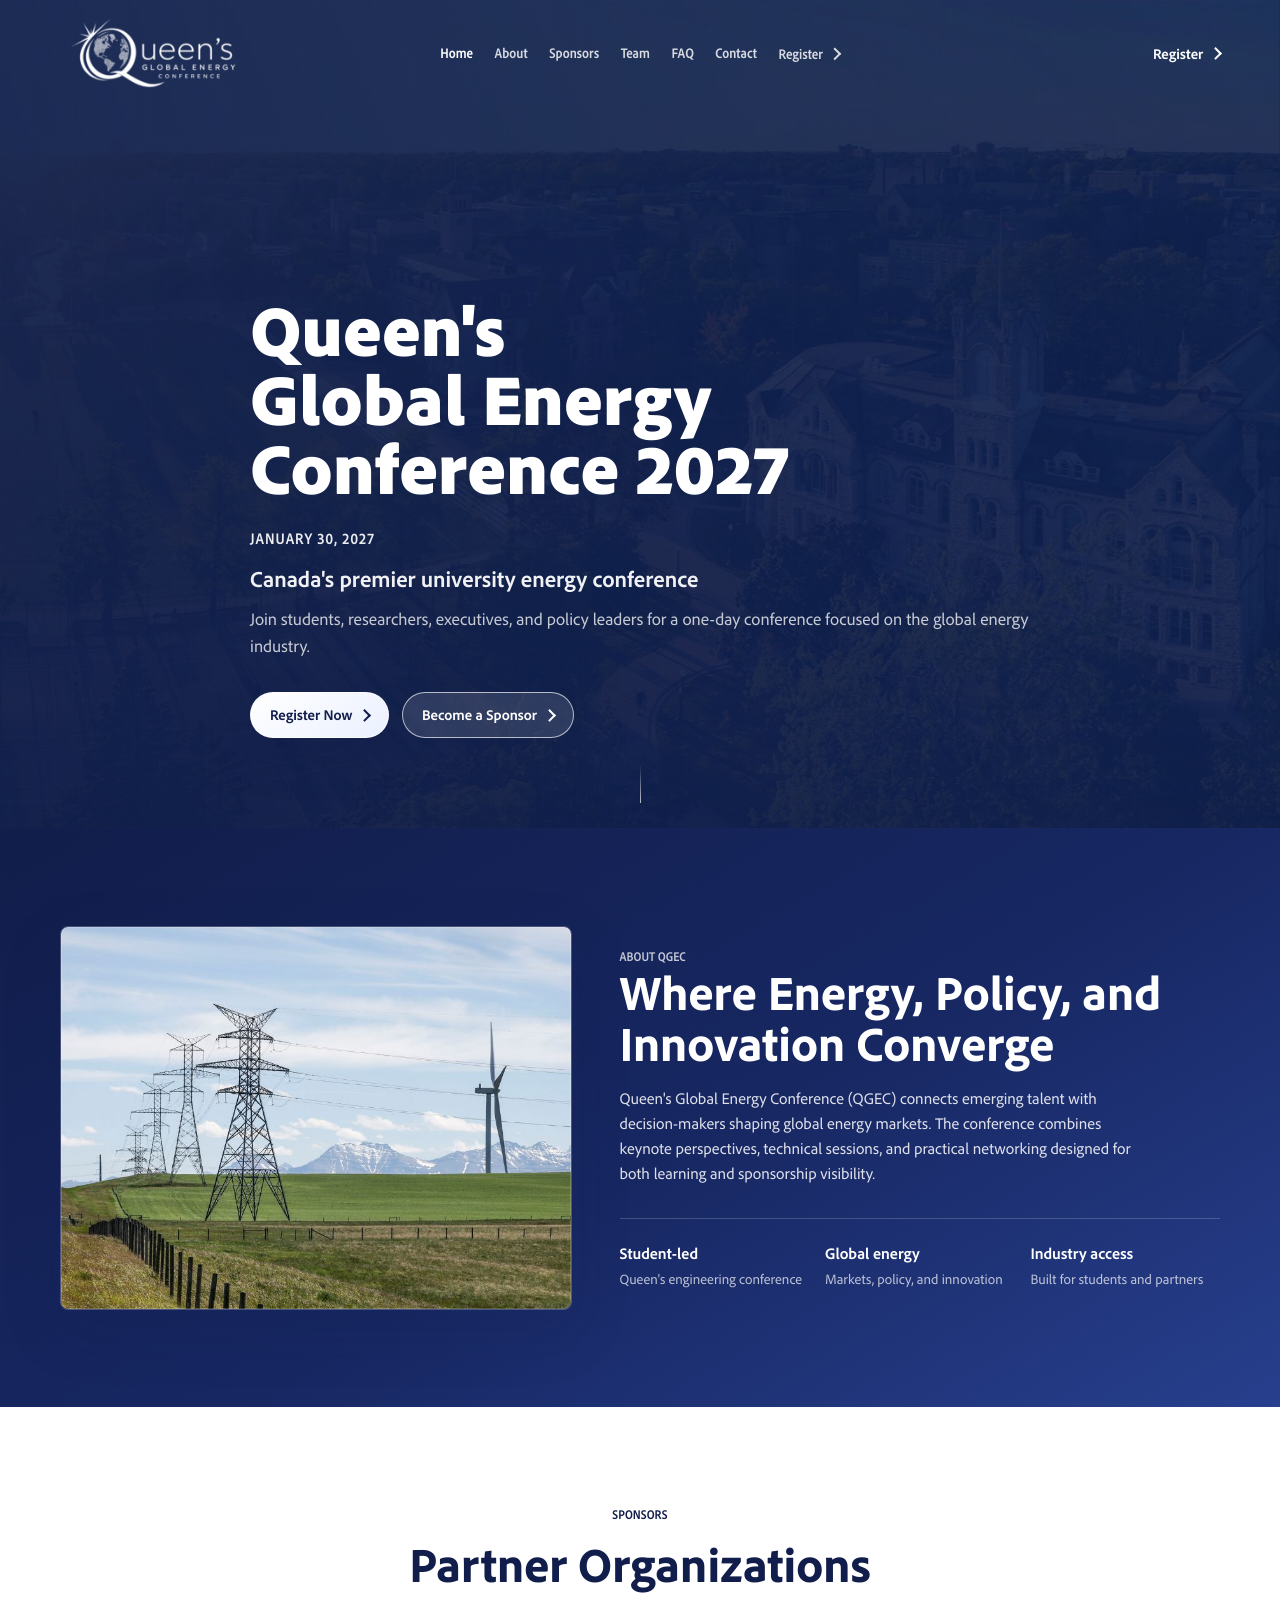
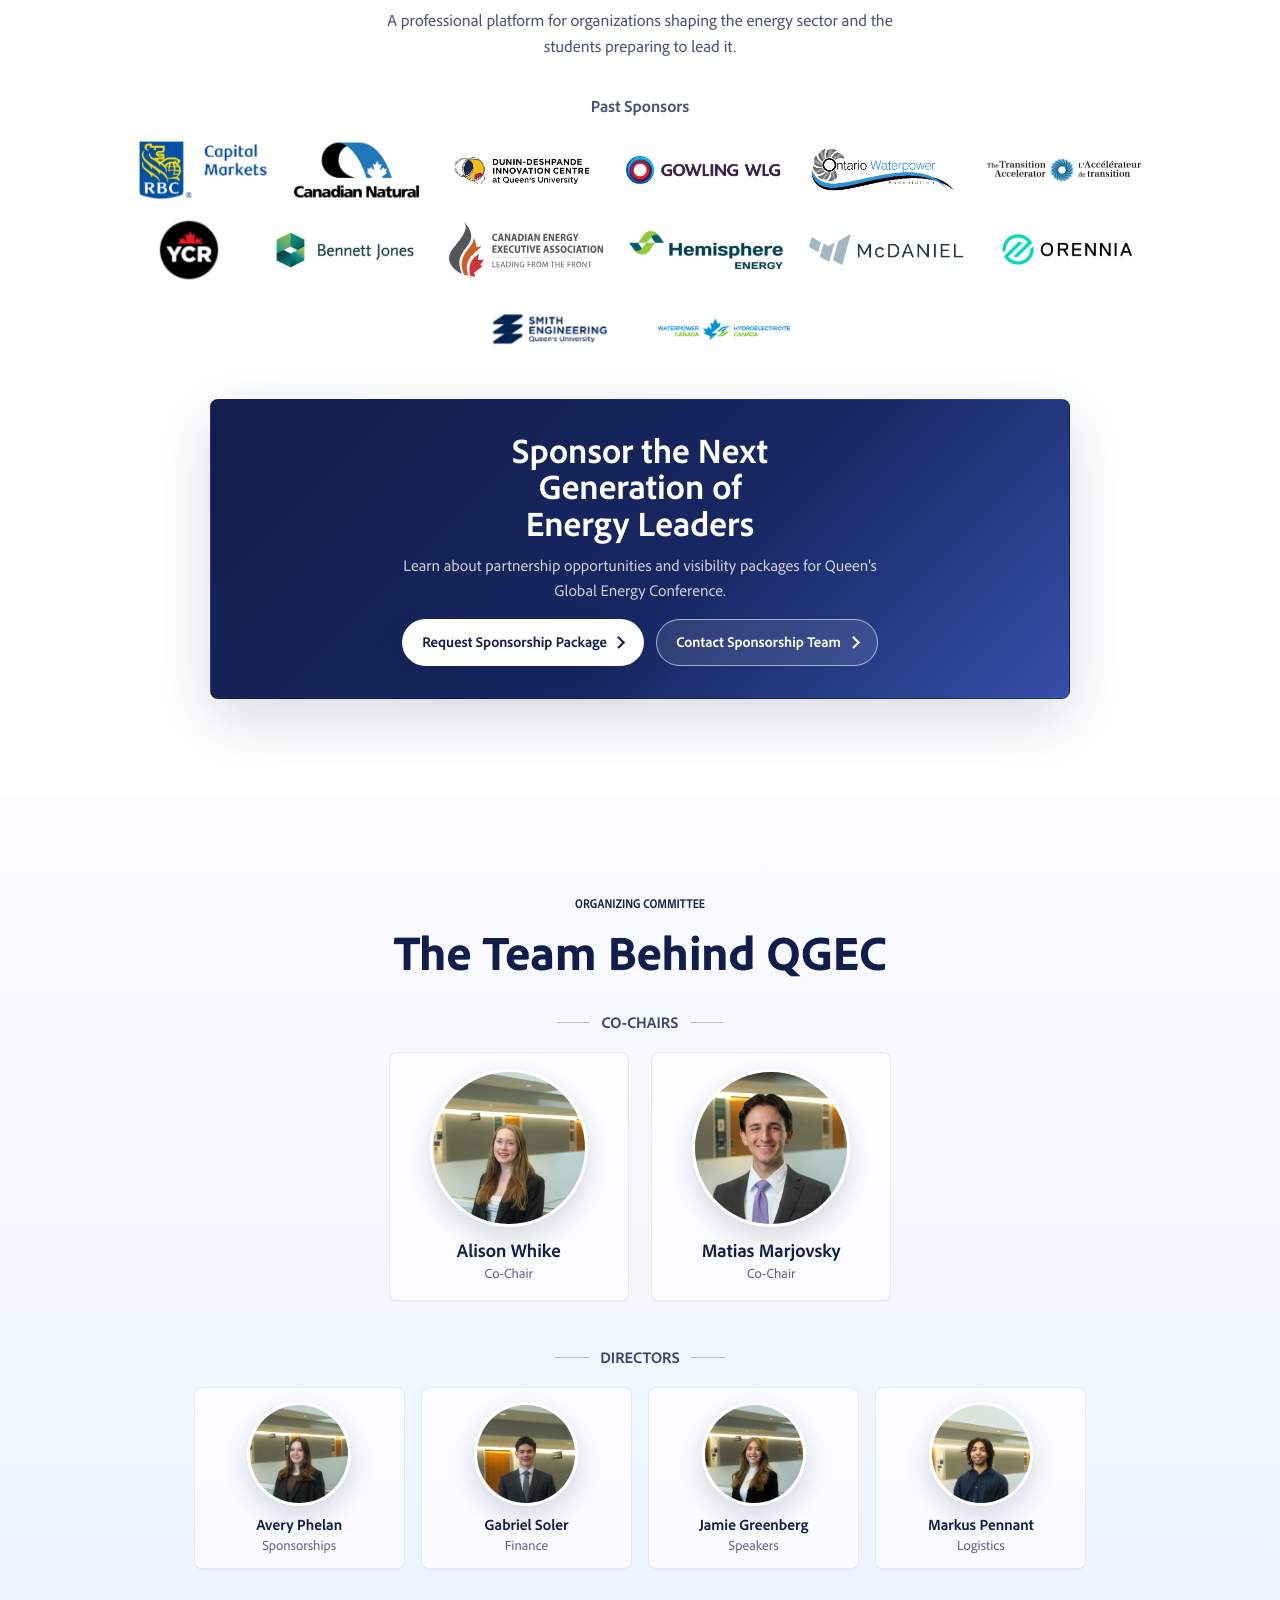
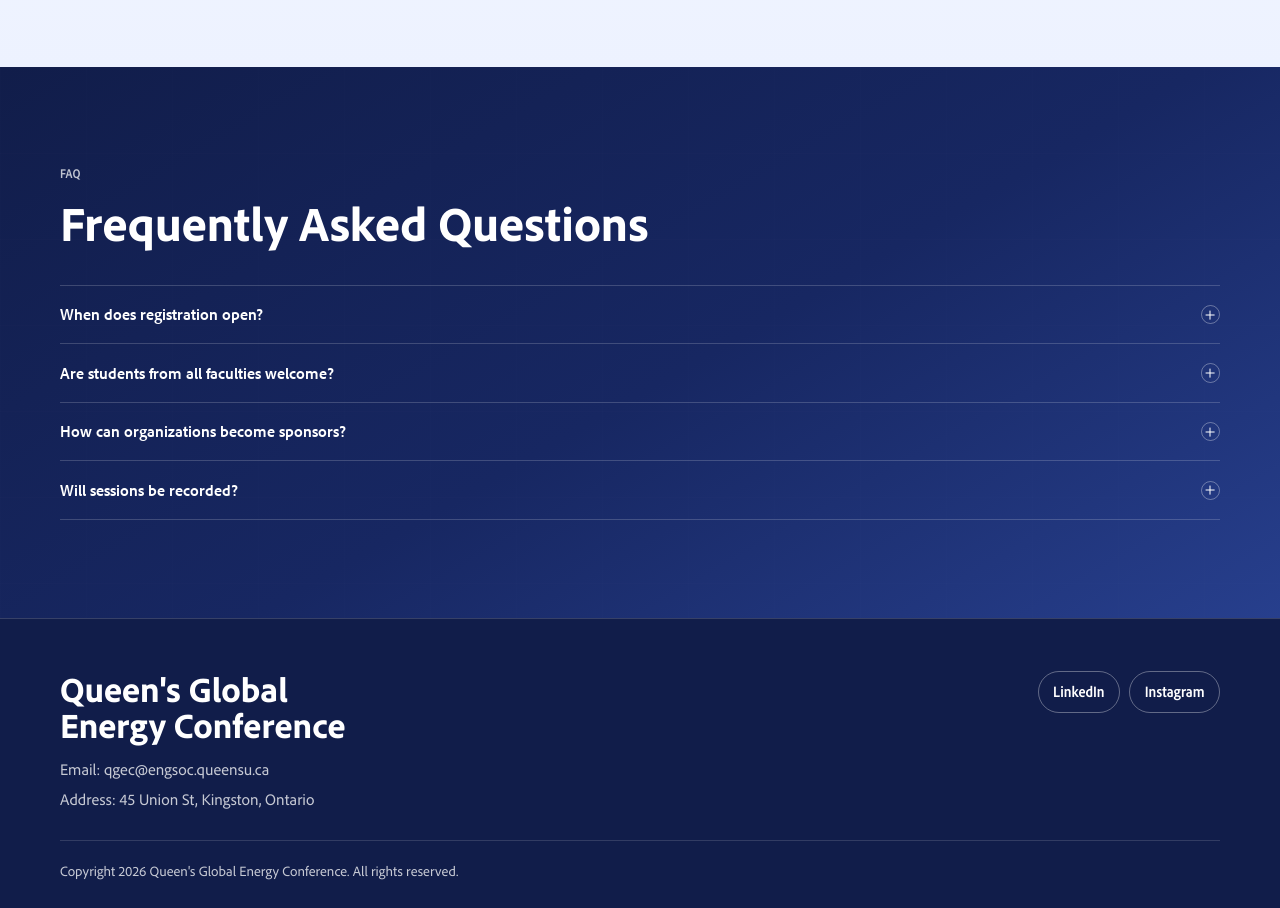
==== commit 0b66bd93: "Changed sponsorship download button to route to an email to request spons package:" ====
--- a/index.html
+++ b/index.html
@@ -136,9 +136,8 @@
               <a
                 id="prospectus-link"
                 class="button button-solid"
-                href="QGEC-Sponsorship-Package.pdf"
-                download="QGEC-Sponsorship-Package.pdf"
-                >Download Sponsorship Package</a
+                href="mailto:qgec@engsoc.queensu.ca?subject=Sponsorship%20Package%20Request"
+                >Request Sponsorship Package</a
               >
               <a id="sponsor-link" class="button button-outline" href="#">Contact Sponsorship Team</a>
             </div>
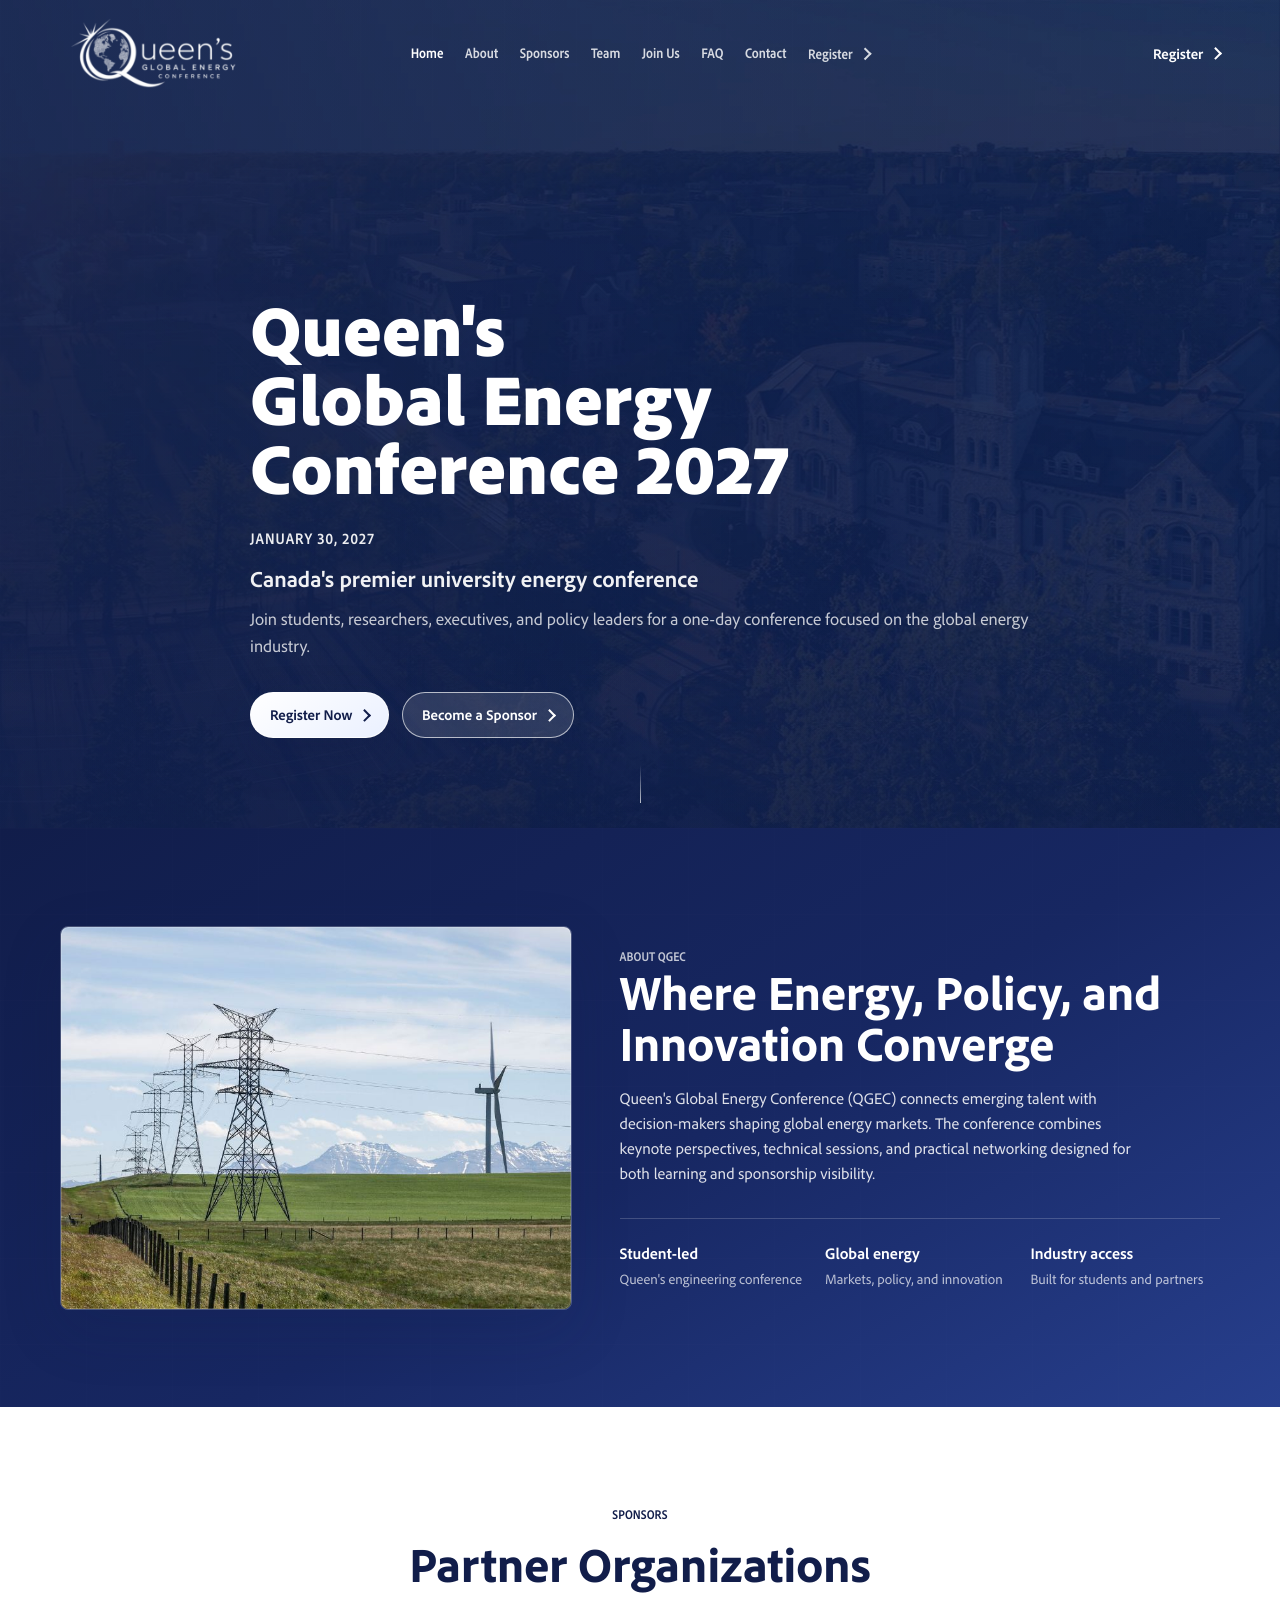
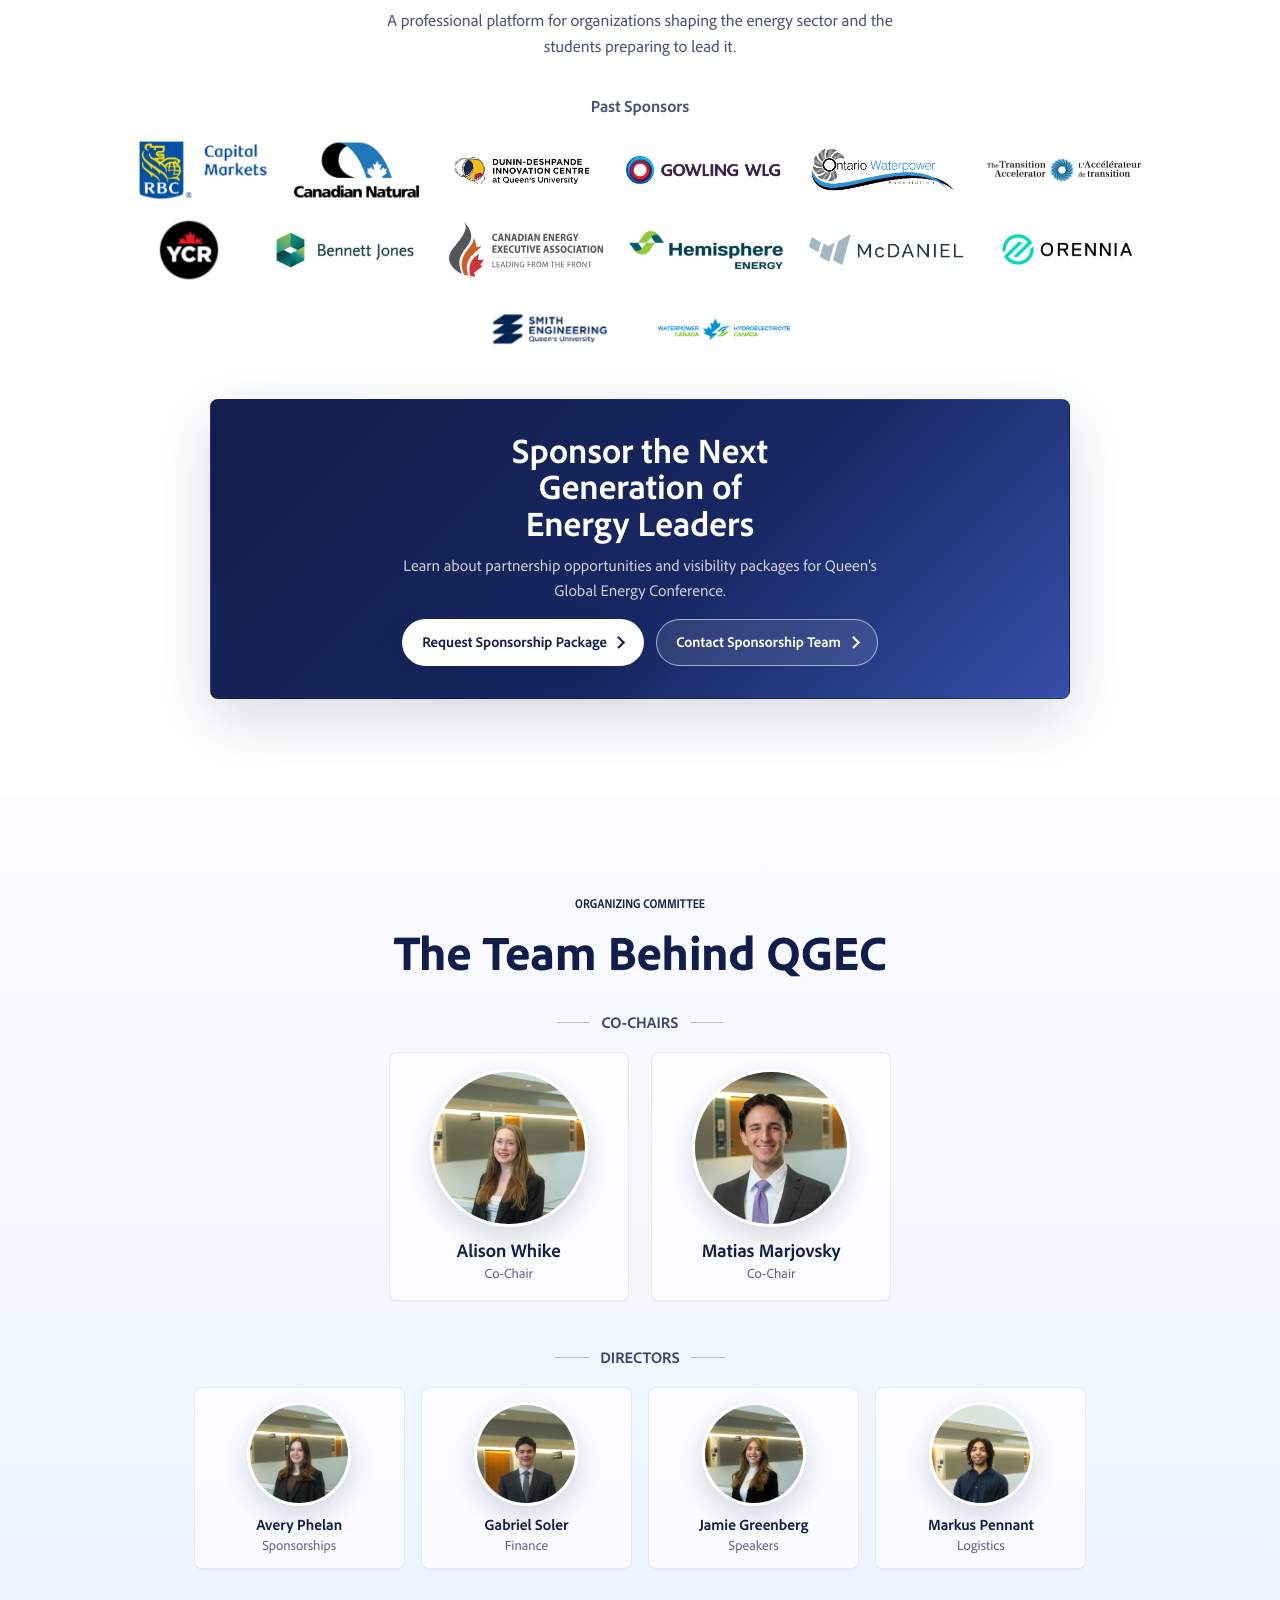
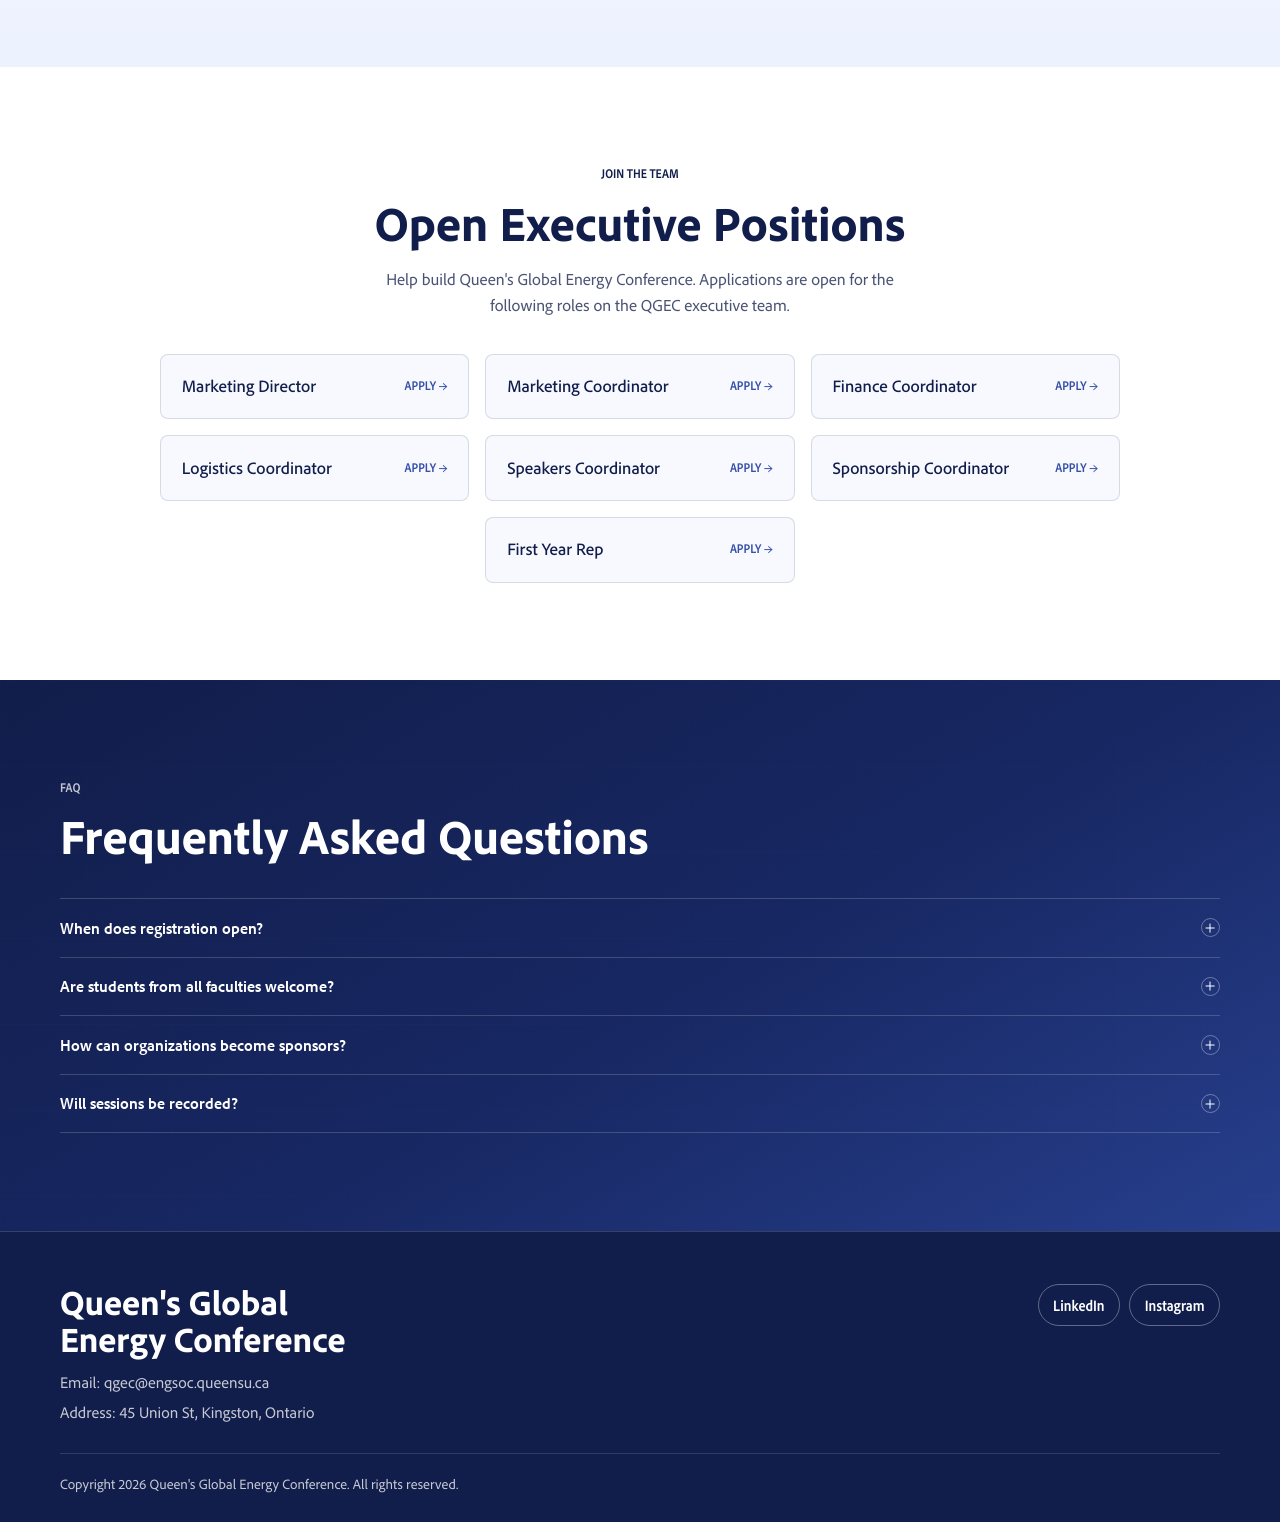
==== commit 24bbf6e8: "Add exec positions" ====
--- a/index.html
+++ b/index.html
@@ -41,6 +41,7 @@
           <!-- <a href="#agenda">Agenda</a> -->
           <a href="#sponsors">Sponsors</a>
           <a href="#team">Team</a>
+          <a href="#join">Join Us</a>
           <a href="#faq">FAQ</a>
           <a href="#contact">Contact</a>
           <a id="header-register-link" class="button button-solid register-inline" href="#">Register</a>
@@ -186,6 +187,62 @@
         </div>
       </section>
 
+      <section id="join" class="section section-light-plain observe">
+        <div class="container">
+          <div class="section-heading section-heading-centered">
+            <p class="eyebrow">Join the Team</p>
+            <h2 class="section-title">Open Executive Positions</h2>
+            <p class="section-lead">
+              Help build Queen's Global Energy Conference. Applications are open for the following roles on the QGEC executive team.
+            </p>
+          </div>
+          <ul class="positions-grid">
+            <li>
+              <a class="position-card" href="https://apply.clikk.ca/engsoc/jobs/adb8fc15-8044-4f74-a76a-81bb288b071a" target="_blank" rel="noopener noreferrer">
+                <span class="position-title">Marketing Director</span>
+                <span class="position-apply">Apply <span aria-hidden="true">&rarr;</span></span>
+              </a>
+            </li>
+            <li>
+              <a class="position-card" href="https://apply.clikk.ca/engsoc/jobs/c78a3d37-0411-409d-9a78-90740a34bcab" target="_blank" rel="noopener noreferrer">
+                <span class="position-title">Marketing Coordinator</span>
+                <span class="position-apply">Apply <span aria-hidden="true">&rarr;</span></span>
+              </a>
+            </li>
+            <li>
+              <a class="position-card" href="https://apply.clikk.ca/engsoc/jobs/b294f956-264a-4e07-9902-738deb15eb48" target="_blank" rel="noopener noreferrer">
+                <span class="position-title">Finance Coordinator</span>
+                <span class="position-apply">Apply <span aria-hidden="true">&rarr;</span></span>
+              </a>
+            </li>
+            <li>
+              <a class="position-card" href="https://apply.clikk.ca/engsoc/jobs/d3daa7d3-679b-4251-be59-6fb5fc9f8d44" target="_blank" rel="noopener noreferrer">
+                <span class="position-title">Logistics Coordinator</span>
+                <span class="position-apply">Apply <span aria-hidden="true">&rarr;</span></span>
+              </a>
+            </li>
+            <li>
+              <a class="position-card" href="https://apply.clikk.ca/engsoc/jobs/558fe6b7-4a49-4a55-a13b-920d16ec38a9" target="_blank" rel="noopener noreferrer">
+                <span class="position-title">Speakers Coordinator</span>
+                <span class="position-apply">Apply <span aria-hidden="true">&rarr;</span></span>
+              </a>
+            </li>
+            <li>
+              <a class="position-card" href="https://apply.clikk.ca/engsoc/jobs/c87ad1a8-c85e-452f-8718-9c7292b36bee" target="_blank" rel="noopener noreferrer">
+                <span class="position-title">Sponsorship Coordinator</span>
+                <span class="position-apply">Apply <span aria-hidden="true">&rarr;</span></span>
+              </a>
+            </li>
+            <li>
+              <a class="position-card" href="https://apply.clikk.ca/engsoc/jobs/c7292175-f7c5-452e-8f14-b00725a2207d" target="_blank" rel="noopener noreferrer">
+                <span class="position-title">First Year Rep</span>
+                <span class="position-apply">Apply <span aria-hidden="true">&rarr;</span></span>
+              </a>
+            </li>
+          </ul>
+        </div>
+      </section>
+
       <section id="faq" class="section section-dark observe">
         <div class="container">
           <div class="section-heading">
--- a/styles.css
+++ b/styles.css
@@ -1222,6 +1222,57 @@
   background: rgba(255, 255, 255, 0.1);
 }
 
+.positions-grid {
+  display: flex;
+  flex-wrap: wrap;
+  justify-content: center;
+  gap: 1rem;
+  width: min(960px, 100%);
+  margin: 0 auto;
+  padding: 0;
+  list-style: none;
+}
+
+.positions-grid > li {
+  width: calc((100% - 2rem) / 3);
+}
+
+.position-card {
+  display: flex;
+  align-items: center;
+  justify-content: space-between;
+  gap: 1rem;
+  height: 100%;
+  padding: 1.15rem 1.3rem;
+  color: var(--navy-950);
+  text-decoration: none;
+  border: 1px solid var(--line);
+  border-radius: var(--radius-md);
+  background: var(--surface);
+  transition: transform var(--ease-out), box-shadow var(--ease-out), border-color var(--ease-out);
+}
+
+.position-card:hover,
+.position-card:focus-visible {
+  transform: translateY(-2px);
+  border-color: rgba(var(--blue-rgb), 0.6);
+  box-shadow: var(--shadow-card);
+}
+
+.position-title {
+  font-size: 1.08rem;
+  font-weight: 500;
+}
+
+.position-apply {
+  flex-shrink: 0;
+  font-family: var(--font-condensed);
+  font-size: 0.84rem;
+  font-weight: 700;
+  text-transform: uppercase;
+  color: var(--navy-800);
+}
+
 .venue-layout {
   display: grid;
   grid-template-columns: 1fr 1.2fr;
@@ -1680,6 +1731,10 @@
 }
 
 @media (max-width: 768px) {
+  .positions-grid > li {
+    width: calc((100% - 1rem) / 2);
+  }
+
   :root {
     --container: min(calc(100% - 32px), 680px);
   }
@@ -1841,6 +1896,10 @@
 }
 
 @media (max-width: 560px) {
+  .positions-grid > li {
+    width: 100%;
+  }
+
   :root {
     --container: min(calc(100% - 28px), 520px);
   }
